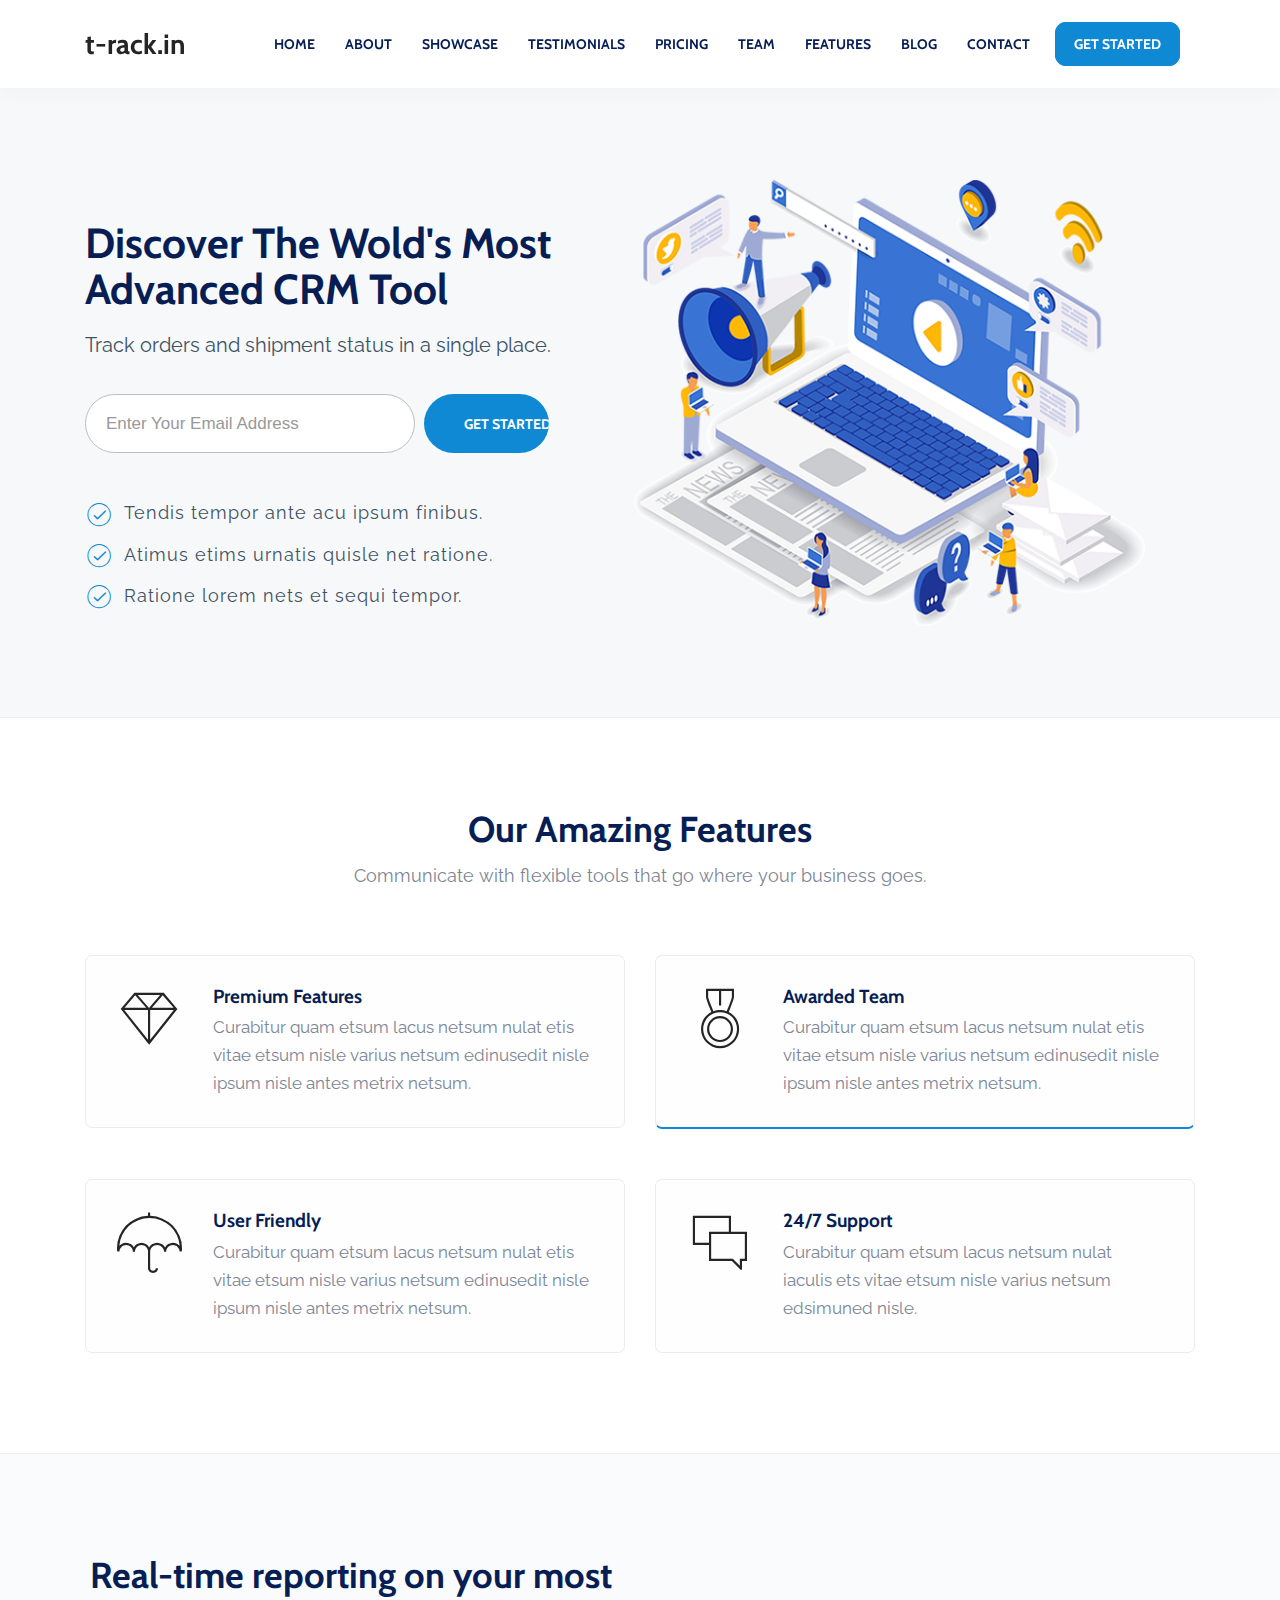
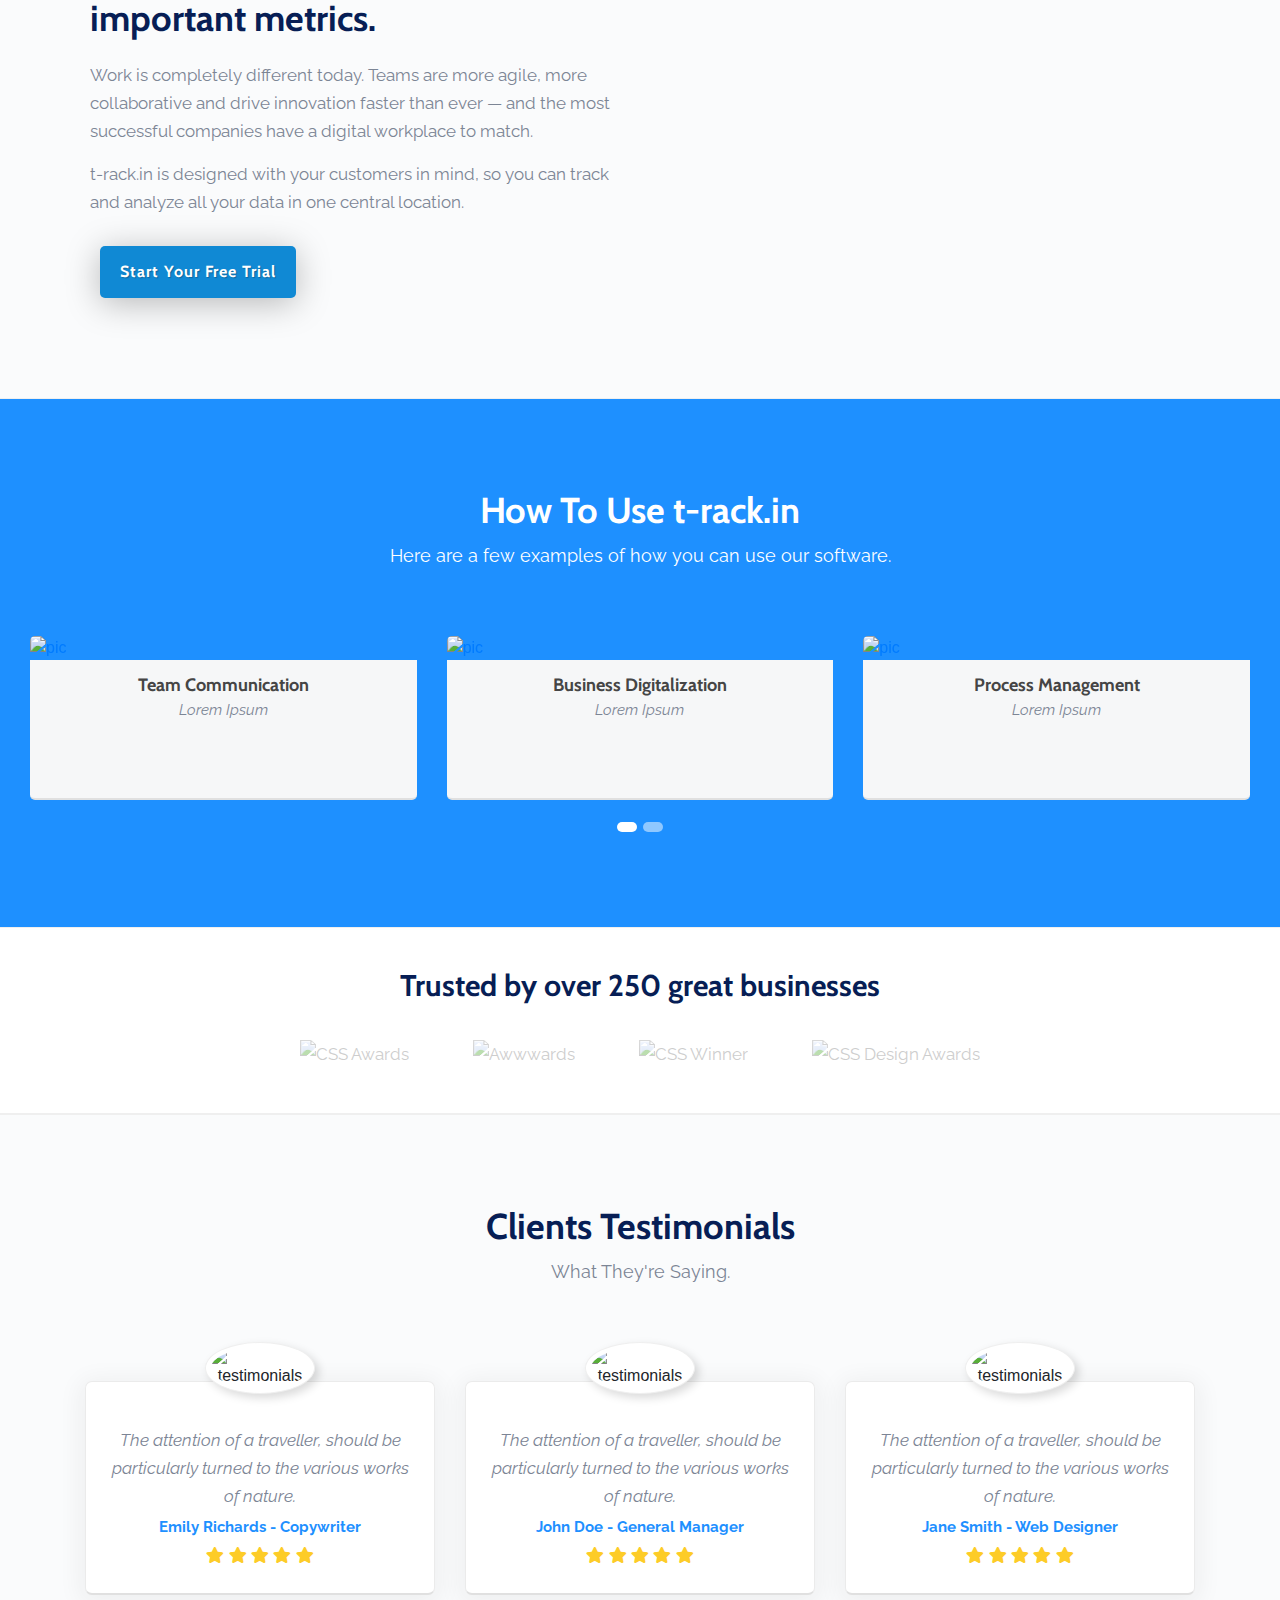
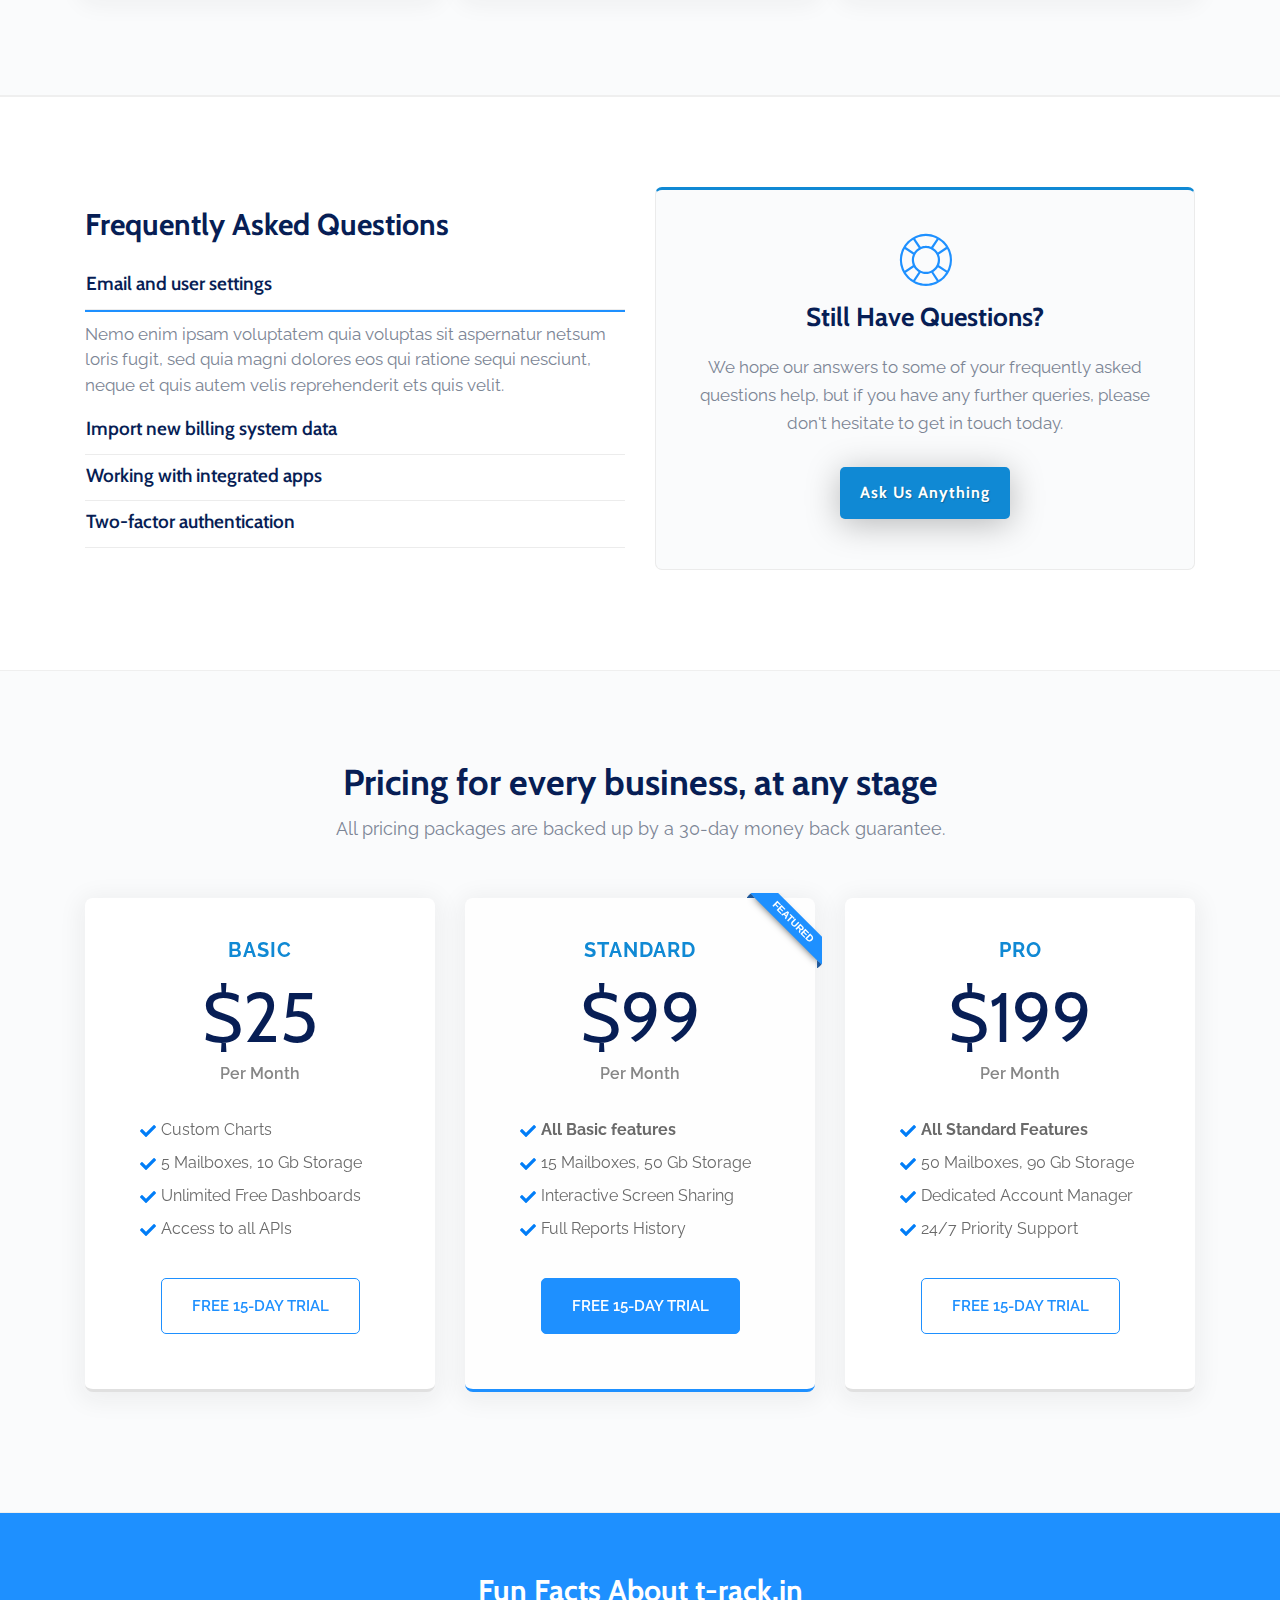
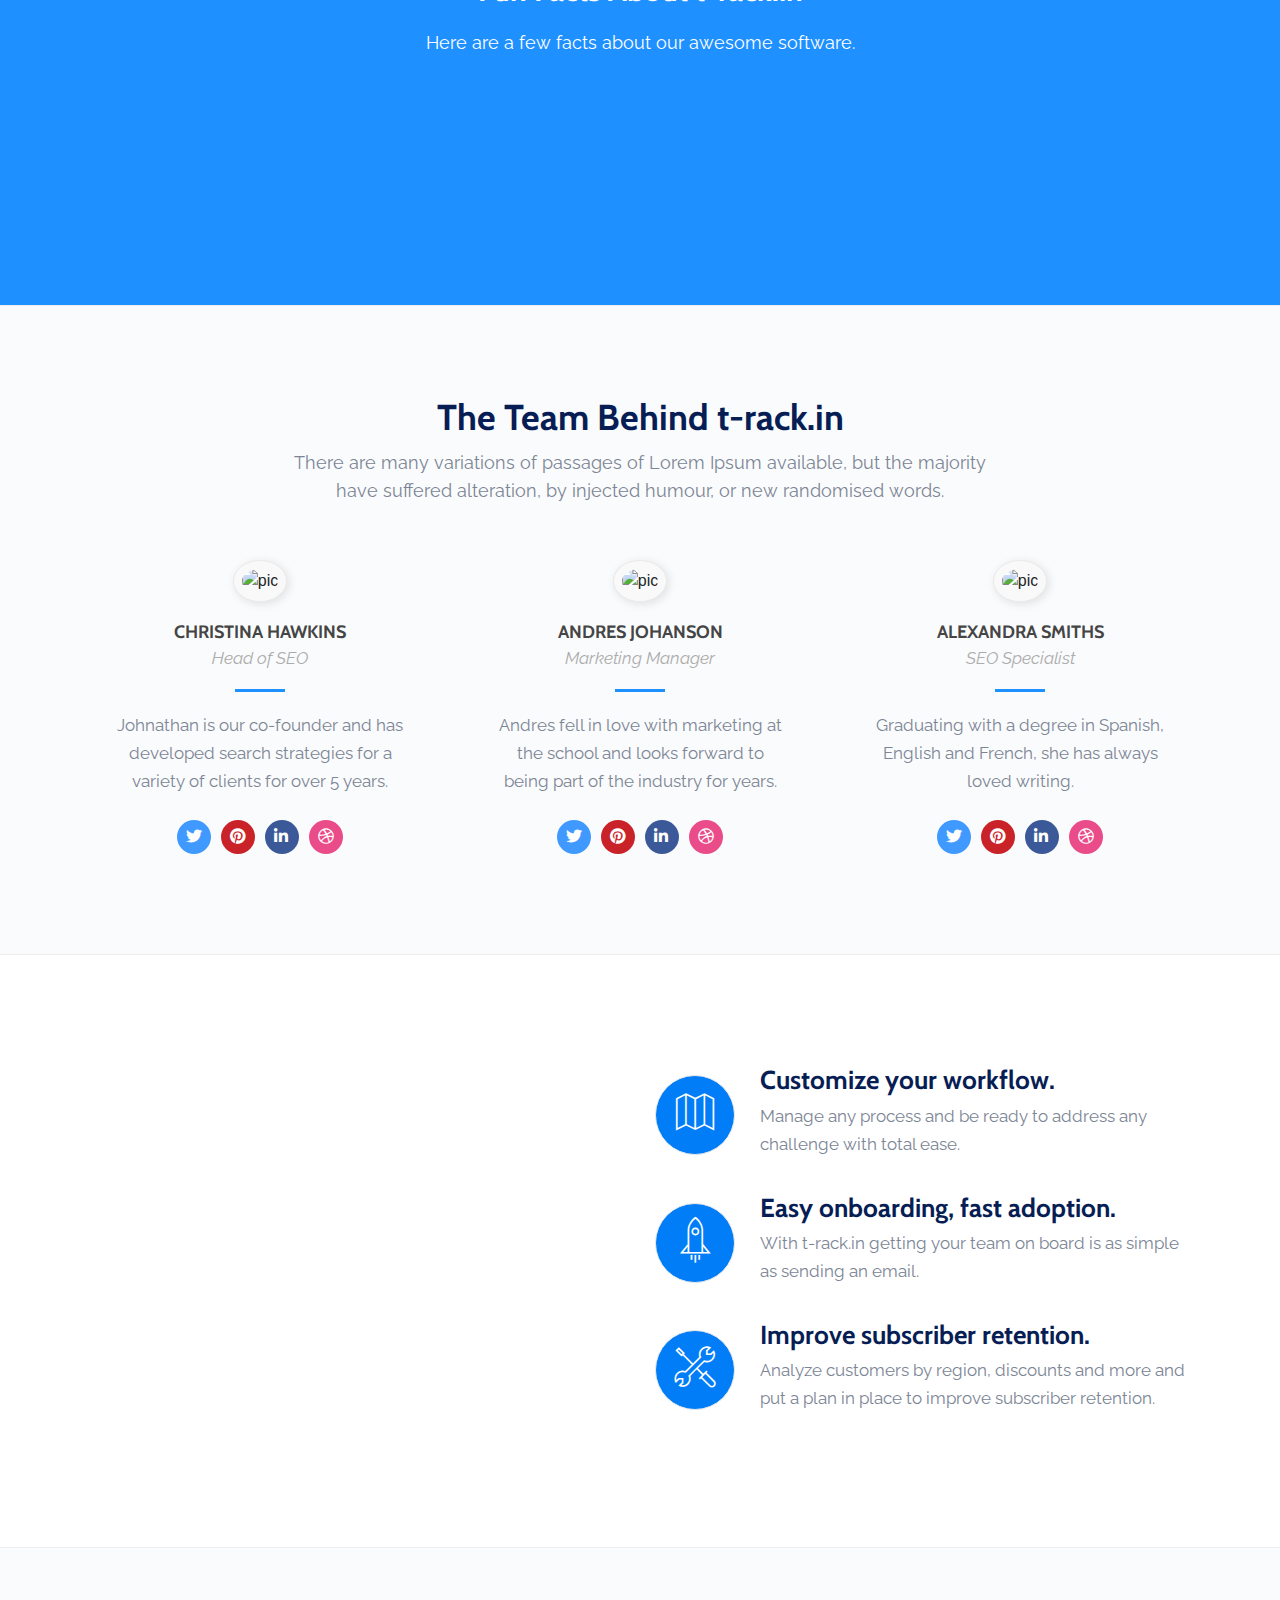
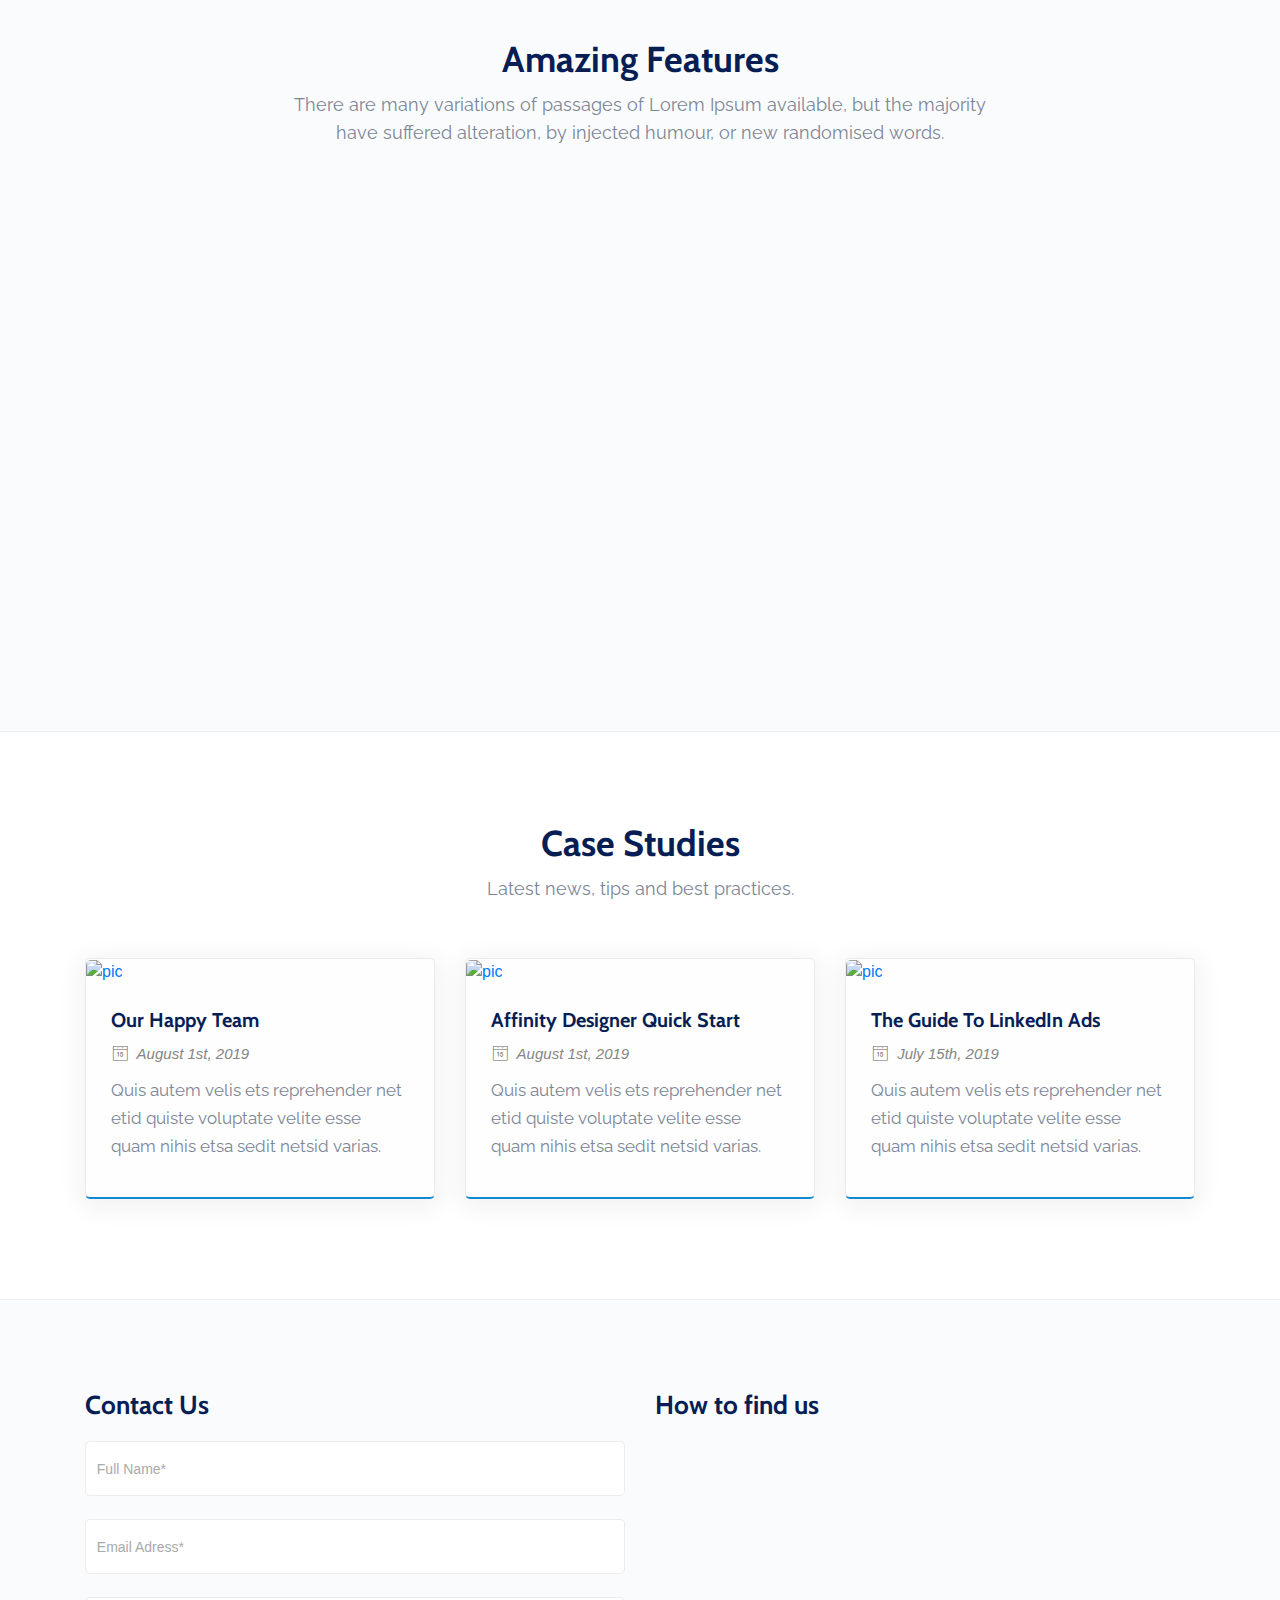
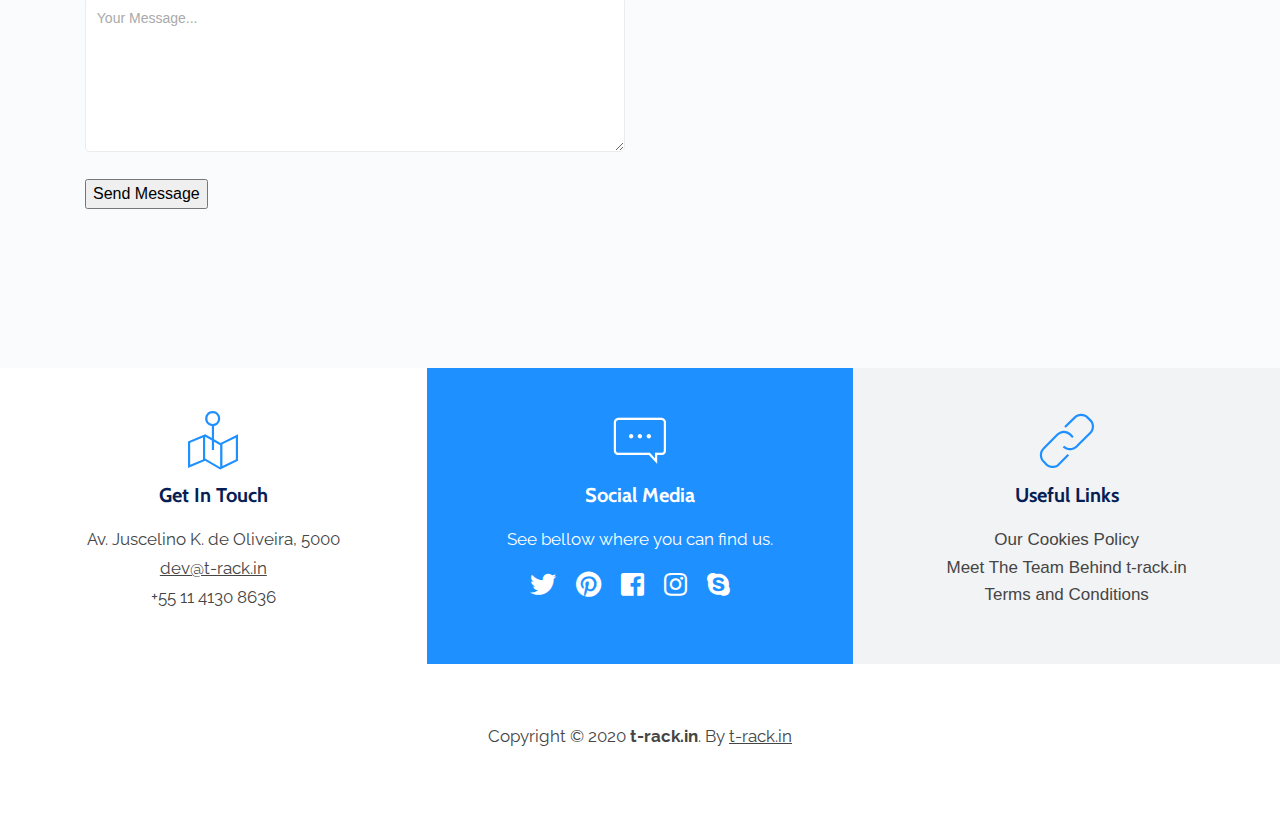
==== components.html @ fe5cb763 "Dominio novo" ====
<!DOCTYPE html>
<html lang="zxx">

<head>
    <meta charset="utf-8">
    <meta name="viewport" content="width=device-width, initial-scale=1.0">
    <meta name="keywords" content="">
    <meta name="description" content="">
    <title>t-rack.in - Audit RFID System</title>
    <!-- Loading Bootstrap -->
    <link href="css/bootstrap.min.css" rel="stylesheet">
    <!-- Loading Template CSS -->
    <link href="css/style.css" rel="stylesheet">
    <link href="css/animate.css" rel="stylesheet">
    <link rel="stylesheet" href="css/pe-icon-7-stroke.css">
    <link href="css/style-magnific-popup.css" rel="stylesheet">
    <!-- Awsome Fonts -->
    <link rel="stylesheet" href="css/all.min.css">
    <!-- Fonts -->
    <link href="https://fonts.googleapis.com/css?family=Raleway|Cabin:700" rel="stylesheet">
    <!-- Font Favicon -->
    <link rel="shortcut icon" href="images/favicon.ico">
</head>

<body>
    <!--begin header -->
    <header class="header">
        <!--begin navbar-fixed-top -->
        <nav class="navbar navbar-default navbar-fixed-top">
            <!--begin container -->
            <div class="container">
                <!--begin navbar -->
                <nav class="navbar navbar-expand-lg">
                    <!--begin logo -->
                    <a class="navbar-brand" href="#">t-rack.in</a>
                    <!--end logo -->
                    <!--begin navbar-toggler -->
                    <button class="navbar-toggler collapsed" type="button" data-toggle="collapse"
                        data-target="#navbarCollapse" aria-controls="navbarCollapse" aria-expanded="false"
                        aria-label="Toggle navigation">
                        <span class="navbar-toggler-icon"><i class="fas fa-bars"></i></span>
                    </button>
                    <!--end navbar-toggler -->
                    <!--begin navbar-collapse -->
                    <div class="navbar-collapse collapse" id="navbarCollapse" style="">
                        <!--begin navbar-nav -->
                        <ul class="navbar-nav ml-auto">
                            <li><a href="#home">Home</a></li>
                            <li><a href="#about">About</a></li>
                            <li><a href="#showcase">Showcase</a></li>
                            <li><a href="#testimonials">Testimonials</a></li>
                            <li><a href="#pricing">Pricing</a></li>
                            <li><a href="#team">Team</a></li>
                            <li><a href="#features">Features</a></li>
                            <li><a href="#blog">Blog</a></li>
                            <li><a href="#contact">Contact</a></li>
                            <li class="discover-link"><a href="#" class="external discover-btn">Get Started</a></li>
                        </ul>
                        <!--end navbar-nav -->
                    </div>
                    <!--end navbar-collapse -->
                </nav>
                <!--end navbar -->
            </div>
            <!--end container -->
        </nav>
        <!--end navbar-fixed-top -->
    </header>
    <!--end header -->
    <!--begin home section -->
    <section class="home-section" id="home">
        <!--begin container -->
        <div class="container">
            <!--begin row -->
            <div class="row">
                <!--begin col-md-6-->
                <div class="col-md-6 padding-top-40">
                    <h1>Discover The Wold's Most Advanced CRM Tool</h1>
                    <p>Track orders and shipment status in a single place.</p>
                    <!--begin newsletter_form_box -->
                    <div class="newsletter_form_box">

                        <!--begin success_box -->
                        <p class="newsletter_success_box" style="display:none;">We received your message and you'll hear
                            from us soon. Thank You!</p>
                        <!--end success_box -->
                        <!--begin newsletter-form -->
                        <form id="newsletter-form" class="newsletter-form" action="#" method="post">
                            <input id="email_newsletter" type="email" name="nf_email"
                                placeholder="Enter Your Email Address">
                            <input type="submit" value="GET STARTED!" id="submit-button-newsletter">
                        </form>
                        <!--end newsletter-form -->
                    </div>
                    <!--end newsletter_form_box -->
                    <!--begin benefits -->
                    <ul class="home-benefits">
                        <li><i class="pe-7s-check"></i>Tendis tempor ante acu ipsum finibus.</li>
                        <li><i class="pe-7s-check"></i>Atimus etims urnatis quisle net ratione.</li>
                        <li><i class="pe-7s-check"></i>Ratione lorem nets et sequi tempor.</li>
                    </ul>
                    <!--end benefits -->

                </div>
                <!--end col-md-6-->

                <!--begin col-md-6-->
                <div class="col-md-6">
                    <img src="images/hero1.png" class="hero-image width-100" alt="pic">
                </div>
                <!--end col-md-6-->
            </div>
            <!--end row -->
        </div>
        <!--end container -->
    </section>
    <!--end home section -->
    <!--begin section-white -->
    <section class="section-white section-top-border" id="about">
        <!--begin container -->
        <div class="container">
            <!--begin row -->
            <div class="row">
                <!--begin col-md-12 -->
                <div class="col-md-12 text-center">
                    <h2 class="section-title">Our Amazing Features</h2>
                    <p class="section-subtitle">Communicate with flexible tools that go where your business goes.</p>

                </div>
                <!--end col-md-12 -->
                <!--begin col-md-6 -->
                <div class="col-md-6">
                    <div class="main-services">
                        <i class="pe-7s-diamond"></i>
                        <div class="main-services-text">
                            <h3>Premium Features</h3>
                            <p>Curabitur quam etsum lacus netsum nulat etis vitae etsum nisle varius netsum edinusedit
                                nisle ipsum nisle antes metrix netsum.</p>

                        </div>

                    </div>
                </div>
                <!--end col-md-6 -->
                <!--begin col-md-6 -->
                <div class="col-md-6">
                    <div class="main-services featured-box">
                        <i class="pe-7s-medal"></i>
                        <div class="main-services-text">
                            <h3>Awarded Team</h3>
                            <p>Curabitur quam etsum lacus netsum nulat etis vitae etsum nisle varius netsum edinusedit
                                nisle ipsum nisle antes metrix netsum.</p>

                        </div>

                    </div>
                </div>
                <!--end col-md-6 -->
                <!--begin col-md-6 -->
                <div class="col-md-6">
                    <div class="main-services">
                        <i class="pe-7s-umbrella"></i>
                        <div class="main-services-text">
                            <h3>User Friendly</h3>
                            <p>Curabitur quam etsum lacus netsum nulat etis vitae etsum nisle varius netsum edinusedit
                                nisle ipsum nisle antes metrix netsum.</p>

                        </div>

                    </div>
                </div>
                <!--end col-md-6 -->
                <!--begin col-md-6 -->
                <div class="col-md-6">
                    <div class="main-services">
                        <i class="pe-7s-chat"></i>
                        <div class="main-services-text">
                            <h3>24/7 Support</h3>
                            <p>Curabitur quam etsum lacus netsum nulat iaculis ets vitae etsum nisle varius netsum
                                edsimuned nisle.</p>

                        </div>

                    </div>
                </div>
                <!--end col-md-6 -->
            </div>
            <!--end row -->

        </div>
        <!--end container -->
    </section>
    <!--end section-white -->
    <!--begin section-grey -->
    <section class="section-grey section-top-border">
        <!--begin container -->
        <div class="container">
            <!--begin row -->
            <div class="row">
                <!--begin col-md-6-->
                <div class="col-md-6 padding-top-10 padding-left-20">
                    <h2>Real-time reporting on your most important metrics.</h2>
                    <p>Work is completely different today. Teams are more agile, more collaborative and drive innovation
                        faster than ever — and the most successful companies have a digital workplace to match.</p>
                    <p>t-rack.in is designed with your customers in mind, so you can track and analyze all your data in
                        one central location.</p>
                    <a href="#" class="btn-blue small scrool">Start Your Free Trial</a>
                </div>
                <!--end col-md-6-->

                <!--begin col-md-6-->
                <div class="col-md-6 responsive-top-margins wow slideInRight" data-wow-delay="0.25s"
                    style="visibility: visible; animation-delay: 0.25s; animation-name: slideInRight;">

                    <!--begin video-popup-wrapper-->
                    <div class="video-popup-wrapper">
                        <!--begin popup-gallery-->
                        <div class="popup-gallery">

                            <img src="images/img2.jpg" class="width-100 video-popup-image" alt="pic">
                            <a class="popup4 video-play-icon" href="https://www.youtube.com/watch?v=FPfQMVf4vwQ">
                                <i class="fas fa-play"></i>
                            </a>
                        </div>
                        <!--end popup-gallery-->
                    </div>
                    <!--end video-popup-wrapper-->
                </div>
                <!--end col-md-6-->
            </div>
            <!--end row -->

        </div>
        <!--end container -->
    </section>
    <!--end section-grey -->
    <!--begin showcase section -->
    <section class="section-blue section-top-border" id="showcase">
        <!--begin container -->
        <div class="container-fluid">
            <!--begin row -->
            <div class="row">

                <!--begin col-md-12 -->
                <div class="col-md-12 text-center padding-bottom-40">
                    <h2 class="section-title white-text">How To Use t-rack.in</h2>
                    <p class="section-subtitle white">Here are a few examples of how you can use our software.</p>

                </div>
                <!--end col-md-12 -->

            </div>
            <!--end row -->

            <!--begin row-->
            <div class="row">
                <!--begin col md 12-->
                <div class="col-md-12 padding-top-10">
                    <!--begin carousel-->
                    <div id="carouselIndicators" class="carousel slide carousel-showcase" data-ride="carousel">

                        <!--begin carousel-indicators-->
                        <ol class="carousel-indicators">
                            <li data-target="#carouselIndicators" data-slide-to="0" class="active"></li>
                            <li data-target="#carouselIndicators" data-slide-to="1"></li>
                        </ol>
                        <!--end carousel-indicators-->
                        <!--begin carousel-inner-->
                        <div class="carousel-inner">
                            <!--begin carousel-item-->
                            <div class="carousel-item active">

                                <div class="row">
                                    <div class="col-md-4 col-sm-4 col-xs-6">
                                        <figure class="gallery-item">
                                            <!--begin popup-gallery-->
                                            <div class="popup-gallery popup-gallery-rounded portfolio-pic">
                                                <a class="popup2" href="images/portfolio3.jpg">
                                                    <img src="images/portfolio3.jpg" class="width-100" alt="pic">
                                                    <span class="eye-wrapper"><i class="fa fa-search-plus eye-icon"
                                                            style="font-size: 38px;"></i></span>
                                                </a>
                                            </div>
                                            <!--end popup-gallery-->

                                            <!--begin portfolio-box -->
                                            <div class="portfolio-box">
                                                <h3><a href="#">Team Communication</a></h3>
                                                <p class="portfolio-info">Lorem Ipsum</p>
                                            </div>
                                            <!--end portfolio-box -->
                                        </figure>
                                    </div>
                                    <div class="col-md-4 col-sm-4 col-xs-6">
                                        <figure class="gallery-item">
                                            <!--begin popup-gallery-->
                                            <div class="popup-gallery popup-gallery-rounded portfolio-pic">
                                                <a class="popup2" href="images/portfolio1.jpg">
                                                    <img src="images/portfolio1.jpg" class="width-100" alt="pic">
                                                    <span class="eye-wrapper"><i class="fa fa-search-plus eye-icon"
                                                            style="font-size: 38px;"></i></span>
                                                </a>
                                            </div>
                                            <!--end popup-gallery-->

                                            <!--begin portfolio-box -->
                                            <div class="portfolio-box">
                                                <h3><a href="#">Business Digitalization</a></h3>
                                                <p class="portfolio-info">Lorem Ipsum</p>
                                            </div>
                                            <!--end portfolio-box -->
                                        </figure>
                                    </div>
                                    <div class="col-md-4 col-sm-4 col-xs-6">
                                        <figure class="gallery-item">
                                            <!--begin popup-gallery-->
                                            <div class="popup-gallery popup-gallery-rounded portfolio-pic">
                                                <a class="popup2" href="images/portfolio2.jpg">
                                                    <img src="images/portfolio2.jpg" class="width-100" alt="pic">
                                                    <span class="eye-wrapper"><i class="fa fa-search-plus eye-icon"
                                                            style="font-size: 38px;"></i></span>
                                                </a>
                                            </div>
                                            <!--end popup-gallery-->

                                            <!--begin portfolio-box -->
                                            <div class="portfolio-box">
                                                <h3><a href="#">Process Management</a></h3>
                                                <p class="portfolio-info">Lorem Ipsum</p>
                                            </div>
                                            <!--end portfolio-box -->
                                        </figure>
                                    </div>
                                </div>
                            </div>
                            <!--end carousel-item-->
                            <!--begin carousel-item-->
                            <div class="carousel-item">

                                <div class="row">
                                    <div class="col-md-4 col-sm-4 col-xs-6">
                                        <figure class="gallery-item">
                                            <!--begin popup-gallery-->
                                            <div class="popup-gallery popup-gallery-rounded portfolio-pic">
                                                <a class="popup2" href="images/portfolio6.jpg">
                                                    <img src="images/portfolio6.jpg" class="width-100" alt="pic">
                                                    <span class="eye-wrapper"><i class="fa fa-search-plus eye-icon"
                                                            style="font-size: 38px;"></i></span>
                                                </a>
                                            </div>
                                            <!--end popup-gallery-->
                                            <!--begin portfolio-box -->
                                            <div class="portfolio-box">
                                                <h3><a href="#">Project Management</a></h3>
                                                <p class="portfolio-info">Lorem Ipsum</p>
                                            </div>
                                            <!--end portfolio-box -->
                                        </figure>
                                    </div>
                                    <div class="col-md-4 col-sm-4 col-xs-6">
                                        <figure class="gallery-item">
                                            <!--begin popup-gallery-->
                                            <div class="popup-gallery popup-gallery-rounded portfolio-pic">
                                                <a class="popup2" href="images/portfolio0.jpg">
                                                    <img src="images/portfolio0.jpg" class="width-100" alt="pic">
                                                    <span class="eye-wrapper"><i class="fa fa-search-plus eye-icon"
                                                            style="font-size: 38px;"></i></span>
                                                </a>
                                            </div>
                                            <!--end popup-gallery-->

                                            <!--begin portfolio-box -->
                                            <div class="portfolio-box">
                                                <h3><a href="#">Project Planning</a></h3>
                                                <p class="portfolio-info">Lorem Ipsum</p>
                                            </div>
                                            <!--end portfolio-box -->
                                        </figure>
                                    </div>
                                    <div class="col-md-4 col-sm-4 col-xs-6">
                                        <figure class="gallery-item">
                                            <!--begin popup-gallery-->
                                            <div class="popup-gallery popup-gallery-rounded portfolio-pic">
                                                <a class="popup2" href="images/portfolio4.jpg">
                                                    <img src="images/portfolio4.jpg" class="width-100" alt="pic">
                                                    <span class="eye-wrapper"><i class="fa fa-search-plus eye-icon"
                                                            style="font-size: 38px;"></i></span>
                                                </a>
                                            </div>
                                            <!--end popup-gallery-->

                                            <!--begin portfolio-box -->
                                            <div class="portfolio-box">
                                                <h3><a href="#">Task Management</a></h3>
                                                <p class="portfolio-info">Lorem Ipsum</p>
                                            </div>
                                            <!--end portfolio-box -->
                                        </figure>
                                    </div>
                                </div>
                            </div>
                            <!--end carousel-item-->
                        </div>
                        <!--end carousel-inner-->
                    </div>
                    <!--end carousel-->
                </div>
                <!--end col md 12-->
            </div>
            <!--end row -->
        </div>
        <!--end container -->
    </section>
    <!--end section-white -->
    <!--begin partners section -->
    <section class="section-white partners-paddings section-top-border section-bottom-border" id="testimonials">

        <!--begin container -->
        <div class="container">

            <!--begin row -->
            <div class="row">

                <!--begin col-md-12 -->
                <div class="col-md-12 text-center">
                    <h3 class="section-title">Trusted by over 250 great businesses</h3>
                </div>
                <!--end col-md-12 -->
                <!--begin col-md-12 -->
                <div class="col-md-12 text-center">
                    <!--begin partners-mentions -->
                    <ul class="partners-mentions">
                        <li><img src="images/award4a.png" alt="CSS Awards"></li>
                        <li><img src="images/award1a.png" alt="Awwwards"></li>
                        <li><img src="images/award5.png" alt="CSS Winner"></li>
                        <li><img src="images/award3a.png" alt="CSS Design Awards"></li>
                    </ul>
                    <!--end partners-mentions -->
                </div>
                <!--end col-md-12 -->
            </div>
            <!--end row -->
        </div>
        <!--end container -->
    </section>
    <!--end partners section -->
    <!--begin testimonials section -->
    <section class="section-grey section-top-border section-bottom-border">
        <!--begin container -->
        <div class="container">
            <!--begin row -->
            <div class="row">

                <!--begin col-md-12 -->
                <div class="col-md-12 text-center padding-bottom-40">
                    <h2 class="section-title">Clients Testimonials</h2>
                    <p class="section-subtitle">What They're Saying.</p>

                </div>
                <!--end col-md-12 -->
                <!--begin col-md-4 -->
                <div class="col-md-4">
                    <!--begin testim-inner -->
                    <div class="testim-inner first">
                        <img src="images/testimonials3.jpg" alt="testimonials" class="testim-img">

                        <p>The attention of a traveller, should be particularly turned to the various works of nature.
                        </p>
                        <h6>Emily Richards<span class="job-text"> - Copywriter</span></h6>
                        <div class="testim-rating">
                            <i class="fa fa-star" aria-hidden="true"></i>
                            <i class="fa fa-star" aria-hidden="true"></i>
                            <i class="fa fa-star" aria-hidden="true"></i>
                            <i class="fa fa-star" aria-hidden="true"></i>
                            <i class="fa fa-star" aria-hidden="true"></i>
                        </div>
                    </div>
                    <!--end testim-inner -->
                </div>
                <!--end col-md-4 -->
                <!--begin col-md-4 -->
                <div class="col-md-4">
                    <!--begin testim-inner -->
                    <div class="testim-inner">
                        <img src="images/testimonials2.jpg" alt="testimonials" class="testim-img">

                        <p>The attention of a traveller, should be particularly turned to the various works of nature.
                        </p>
                        <h6>John Doe<span class="job-text"> - General Manager</span></h6>
                        <div class="testim-rating">
                            <i class="fa fa-star" aria-hidden="true"></i>
                            <i class="fa fa-star" aria-hidden="true"></i>
                            <i class="fa fa-star" aria-hidden="true"></i>
                            <i class="fa fa-star" aria-hidden="true"></i>
                            <i class="fa fa-star" aria-hidden="true"></i>
                        </div>
                    </div>
                    <!--end testim-inner -->
                </div>
                <!--end col-md-4 -->

                <!--begin col-md-4 -->
                <div class="col-md-4">
                    <!--begin testim-inner -->
                    <div class="testim-inner">
                        <img src="images/testimonials1.jpg" alt="testimonials" class="testim-img">

                        <p>The attention of a traveller, should be particularly turned to the various works of nature.
                        </p>
                        <h6>Jane Smith<span class="job-text"> - Web Designer</span></h6>
                        <div class="testim-rating">
                            <i class="fa fa-star" aria-hidden="true"></i>
                            <i class="fa fa-star" aria-hidden="true"></i>
                            <i class="fa fa-star" aria-hidden="true"></i>
                            <i class="fa fa-star" aria-hidden="true"></i>
                            <i class="fa fa-star" aria-hidden="true"></i>
                        </div>
                    </div>
                    <!--end testim-inner -->
                </div>
                <!--end col-md-4 -->
            </div>
            <!--end row -->

        </div>
        <!--end container -->
    </section>
    <!--end testimonials section -->
    <!--begin faq section -->
    <section class="section-white section-top-border">

        <!--begin container-->
        <div class="container">
            <!--begin row-->
            <div class="row">

                <!--begin col-md-6-->
                <div class="col-md-6 margin-top-20">
                    <h3>Frequently Asked Questions</h3>
                    <!--begin accordion -->
                    <div class="accordion" id="accordionFAQ">
                        <!--begin card -->
                        <div class="card">

                            <div class="card-header" id="headingOne">
                                <h5 class="mb-0">
                                    <button class="btn btn-link" type="button" data-toggle="collapse"
                                        data-target="#collapseOne" aria-expanded="true" aria-controls="collapseOne">
                                        Email and user settings
                                    </button>
                                </h5>
                            </div>
                            <div id="collapseOne" class="collapse show" aria-labelledby="headingOne"
                                data-parent="#accordionFAQ">
                                <div class="card-body">
                                    Nemo enim ipsam voluptatem quia voluptas sit aspernatur netsum loris fugit, sed quia
                                    magni dolores eos qui ratione sequi nesciunt, neque et quis autem velis
                                    reprehenderit ets quis velit.
                                </div>
                            </div>
                        </div>
                        <!--end card -->
                        <!--begin card -->
                        <div class="card">
                            <div class="card-header" id="headingTwo">
                                <h5 class="mb-0">
                                    <button class="btn btn-link collapsed" type="button" data-toggle="collapse"
                                        data-target="#collapseTwo" aria-expanded="false" aria-controls="collapseTwo">
                                        Import new billing system data
                                    </button>
                                </h5>
                            </div>
                            <div id="collapseTwo" class="collapse" aria-labelledby="headingTwo"
                                data-parent="#accordionFAQ">
                                <div class="card-body">
                                    Nemo enim ipsam voluptatem quia voluptas sit aspernatur netsum loris fugit, sed quia
                                    magni dolores eos qui ratione sequi nesciunt, neque et quis autem velis
                                    reprehenderit ets quis velit.
                                </div>
                            </div>
                        </div>
                        <!--end card -->
                        <!--begin card -->
                        <div class="card">
                            <div class="card-header" id="headingThree">
                                <h5 class="mb-0">
                                    <button class="btn btn-link collapsed" type="button" data-toggle="collapse"
                                        data-target="#collapseThree" aria-expanded="false"
                                        aria-controls="collapseThree">
                                        Working with integrated apps
                                    </button>
                                </h5>
                            </div>
                            <div id="collapseThree" class="collapse" aria-labelledby="headingThree"
                                data-parent="#accordionFAQ">
                                <div class="card-body">
                                    Nemo enim ipsam voluptatem quia voluptas sit aspernatur netsum loris fugit, sed quia
                                    magni dolores eos qui ratione sequi nesciunt, neque et quis autem velis
                                    reprehenderit ets quis velit.
                                </div>
                            </div>
                        </div>
                        <!--end card -->
                        <!--begin card -->
                        <div class="card">
                            <div class="card-header" id="headingFour">
                                <h5 class="mb-0">
                                    <button class="btn btn-link collapsed" type="button" data-toggle="collapse"
                                        data-target="#collapseFour" aria-expanded="false" aria-controls="collapseFour">
                                        Two-factor authentication
                                    </button>
                                </h5>
                            </div>

                            <div id="collapseFour" class="collapse" aria-labelledby="headingFour"
                                data-parent="#accordionFAQ">
                                <div class="card-body">
                                    Nemo enim ipsam voluptatem quia voluptas sit aspernatur netsum loris fugit, sed quia
                                    magni dolores eos qui ratione sequi nesciunt, neque et quis autem velis
                                    reprehenderit ets quis velit.
                                </div>
                            </div>
                        </div>
                        <!--end card -->
                    </div>
                    <!--end accordion -->
                </div>
                <!--end col-md-6-->

                <!--begin col-md-6-->
                <div class="col-md-6 responsive-top-margins">
                    <div class="chat-box">
                        <i class="pe-7s-help2"></i>
                        <h4>Still Have Questions?</h4>
                        <p>We hope our answers to some of your frequently asked questions help, but if you have any
                            further queries, please don't hesitate to get in touch today.</p>
                        <a href="#" class="btn-blue small scrool">Ask Us Anything</a>

                    </div>
                </div>
                <!--end col-sm-6-->

            </div>
            <!--end row-->

        </div>
        <!--end container-->

    </section>
    <!--end faq section -->
    <!--begin pricing section -->
    <section class="section-grey section-top-border section-bottom-border" id="pricing">
        <!--begin container -->
        <div class="container">
            <!--begin row -->
            <div class="row">
                <!--begin col-md-12 -->
                <div class="col-md-12 text-center padding-bottom-40">
                    <h2 class="section-title">Pricing for every business, at any stage</h2>
                    <p class="section-subtitle">All pricing packages are backed up by a 30-day money back guarantee.</p>

                </div>
                <!--end col-md-12 -->
                <!--begin col-md-4-->
                <div class="col-md-4">
                    <div class="price-box">
                        <ul class="pricing-list">
                            <li class="price-title">BASIC</li>
                            <li class="price-value">$25</li>
                            <li class="price-subtitle">Per Month</li>
                            <li class="price-text"><i class="fas fa-check blue"></i>Custom Charts</li>
                            <li class="price-text"><i class="fas fa-check blue"></i>5 Mailboxes, 10 Gb Storage</li>
                            <li class="price-text"><i class="fas fa-check blue"></i>Unlimited Free Dashboards</li>
                            <li class="price-text"><i class="fas fa-check blue"></i>Access to all APIs</li>
                            <li class="price-tag-line"><a href="#">FREE 15-DAY TRIAL</a></li>
                        </ul>
                    </div>
                </div>
                <!--end col-md-4 -->
                <!--begin col-md-4-->
                <div class="col-md-4">
                    <div class="price-box featured-box">
                        <div class="ribbon blue"><span>Featured</span></div>
                        <ul class="pricing-list">
                            <li class="price-title">STANDARD</li>
                            <li class="price-value">$99</li>
                            <li class="price-subtitle">Per Month</li>
                            <li class="price-text strong"><i class="fas fa-check blue"></i><strong>All Basic
                                    features</strong></li>
                            <li class="price-text"><i class="fas fa-check blue"></i>15 Mailboxes, 50 Gb Storage</li>
                            <li class="price-text"><i class="fas fa-check blue"></i>Interactive Screen Sharing</li>
                            <li class="price-text"><i class="fas fa-check blue"></i>Full Reports History</li>
                            <li class="price-tag"><a href="#">FREE 15-DAY TRIAL</a></li>
                        </ul>
                    </div>
                </div>
                <!--end col-md-4 -->
                <!--begin col-md-4-->
                <div class="col-md-4">
                    <div class="price-box">
                        <ul class="pricing-list">
                            <li class="price-title white-text">PRO</li>
                            <li class="price-value white-text">$199</li>
                            <li class="price-subtitle white-text">Per Month</li>
                            <li class="price-text white-text"><i class="fas fa-check blue"></i><strong>All Standard
                                    Features</strong></li>
                            <li class="price-text"><i class="fas fa-check blue"></i>50 Mailboxes, 90 Gb Storage</li>
                            <li class="price-text"><i class="fas fa-check blue"></i>Dedicated Account Manager</li>
                            <li class="price-text"><i class="fas fa-check blue"></i>24/7 Priority Support</li>
                            <li class="price-tag-line"><a href="#">FREE 15-DAY TRIAL</a></li>
                        </ul>
                    </div>
                </div>
                <!--end col-md-4 -->
            </div>
            <!--end row -->
        </div>
        <!--end container -->
    </section>
    <!--end pricing section -->
    <!--begin fun-facts section -->
    <section class="section-blue medium-paddings">
        <!--begin container -->
        <div class="container">
            <!--begin row-->
            <div class="row">

                <!--begin col-md-12 -->
                <div class="col-md-12 text-center padding-top-10 padding-bottom-20">
                    <h3 class="section-title white-text">Fun Facts About t-rack.in</h3>
                    <p class="section-subtitle white">Here are a few facts about our awesome software.</p>
                </div>
                <!--end col-md-12 -->
                <!--begin fun-facts-box -->
                <div class="fun-facts-box text-center wow fadeIn" data-wow-delay="0.15s">

                    <i class="pe-7s-diamond"></i>

                    <p class="fun-facts-title"><span class="facts-numbers">1050+</span><br>Projects Completed</p>

                </div>
                <!--end fun-facts-box -->
                <!--begin fun-facts-box -->
                <div class="fun-facts-box text-center wow fadeIn" data-wow-delay="0.3s">

                    <i class="pe-7s-umbrella"></i>

                    <p class="fun-facts-title"><span class="facts-numbers">217k</span><br>Happy Clients</p>

                </div>
                <!--end fun-facts-box -->
                <!--begin fun-facts-box -->
                <div class="fun-facts-box text-center wow fadeIn" data-wow-delay="0.45s">

                    <i class="pe-7s-cup"></i>

                    <p class="fun-facts-title"><span class="facts-numbers">1210</span><br>Design Awards</p>

                </div>
                <!--end fun-facts-box -->
                <!--begin fun-facts-box -->
                <div class="fun-facts-box text-center wow fadeIn" data-wow-delay="0.6s">

                    <i class="pe-7s-coffee"></i>

                    <p class="fun-facts-title"><span class="facts-numbers">2137</span><br>Cups Of Coffee</p>

                </div>
                <!--end fun-facts-box -->
                <!--begin fun-facts-box -->
                <div class="fun-facts-box text-center wow fadeIn" data-wow-delay="0.75s">

                    <i class="pe-7s-comment"></i>

                    <p class="fun-facts-title"><span class="facts-numbers">24/7</span><br>Fast Support</p>

                </div>
                <!--end fun-facts-box -->

            </div>
            <!--end row-->
        </div>
        <!--end container -->
    </section>
    <!--end fun-facts section -->
    <!--begin team section -->
    <section class="section-grey section-top-border" id="team">
        <!--begin container-->
        <div class="container">
            <!--begin row-->
            <div class="row">

                <!--begin col-md-12 -->
                <div class="col-md-12 text-center">
                    <h2 class="section-title">The Team Behind t-rack.in</h2>
                    <p class="section-subtitle">There are many variations of passages of Lorem Ipsum available, but the
                        majority<br>have suffered alteration, by injected humour, or new randomised words.</p>

                </div>
                <!--end col-md-12 -->

                <!--begin team-item -->
                <div class="col-sm-12 col-md-4">
                    <div class="team-item">

                        <img src="images/team1.jpg" class="team-img" alt="pic">

                        <h3>CHRISTINA HAWKINS</h3>

                        <div class="team-info">
                            <p>Head of SEO</p>
                        </div>
                        <p>Johnathan is our co-founder and has developed search strategies for a variety of clients for
                            over 5 years.</p>

                        <ul class="team-icon">

                            <li><a href="#" class="twitter"><i class="fab fa-twitter"></i></a></li>

                            <li><a href="#" class="pinterest"><i class="fab fa-pinterest"></i></a></li>

                            <li><a href="#" class="facebook"><i class="fab fa-linkedin-in"></i></a></li>

                            <li><a href="#" class="dribble"><i class="fab fa-dribbble"></i></a></li>

                        </ul>

                    </div>
                </div>
                <!--end team-item -->

                <!--begin team-item -->
                <div class="col-sm-12 col-md-4">
                    <div class="team-item">

                        <img src="images/team4.jpg" class="team-img" alt="pic">

                        <h3>ANDRES JOHANSON</h3>

                        <div class="team-info">
                            <p>Marketing Manager</p>
                        </div>
                        <p>Andres fell in love with marketing at the school and looks forward to being part of the
                            industry for years.</p>

                        <ul class="team-icon">

                            <li><a href="#" class="twitter"><i class="fab fa-twitter"></i></a></li>

                            <li><a href="#" class="pinterest"><i class="fab fa-pinterest"></i></a></li>

                            <li><a href="#" class="facebook"><i class="fab fa-linkedin-in"></i></a></li>

                            <li><a href="#" class="dribble"><i class="fab fa-dribbble"></i></a></li>

                        </ul>

                    </div>
                </div>
                <!--end team-item -->

                <!--begin team-item -->
                <div class="col-sm-12 col-md-4">
                    <div class="team-item">

                        <img src="images/team3.jpg" class="team-img" alt="pic">

                        <h3>ALEXANDRA SMITHS</h3>

                        <div class="team-info">
                            <p>SEO Specialist</p>
                        </div>
                        <p>Graduating with a degree in Spanish, English and French, she has always loved writing.</p>

                        <ul class="team-icon">

                            <li><a href="#" class="twitter"><i class="fab fa-twitter"></i></a></li>

                            <li><a href="#" class="pinterest"><i class="fab fa-pinterest"></i></a></li>

                            <li><a href="#" class="facebook"><i class="fab fa-linkedin-in"></i></a></li>

                            <li><a href="#" class="dribble"><i class="fab fa-dribbble"></i></a></li>

                        </ul>

                    </div>
                </div>
                <!--end team-item -->

            </div>
            <!--end row-->

        </div>
        <!--end container-->
    </section>
    <!--end team section-->
    <!--begin section-white -->
    <section class="section-white section-top-border">
        <!--begin container -->
        <div class="container">
            <!--begin row -->
            <div class="row">
                <!--begin col-md-6-->
                <div class="col-md-6 responsive-bottom-margins wow slideInLeft" data-wow-delay="0.25s"
                    style="visibility: visible; animation-delay: 0.25s; animation-name: slideInLeft;">
                    <img src="images/img01.jpg" class="width-100 box-shadow" alt="pic">
                </div>
                <!--end col-md-6-->
                <!--begin col-md-6 -->
                <div class="col-md-6 padding-top-20">
                    <!--begin features-second -->
                    <div class="features-second">

                        <div class="dropcaps-circle">
                            <i class="pe-7s-map"></i>
                        </div>
                        <h4 class="margin-bottom-5">Customize your workflow.</h4>
                        <p>Manage any process and be ready to address any challenge with total ease.</p>
                    </div>
                    <!--end features-second-->
                    <!--begin features-second-->
                    <div class="features-second">
                        <div class="dropcaps-circle">
                            <i class="pe-7s-rocket"></i>
                        </div>
                        <h4 class="margin-bottom-5">Easy onboarding, fast adoption.</h4>
                        <p>With t-rack.in getting your team on board is as simple as sending an email.</p>
                    </div>
                    <!--end features-second-->
                    <!--begin features-second-->
                    <div class="features-second">
                        <div class="dropcaps-circle">
                            <i class="pe-7s-tools"></i>
                        </div>
                        <h4 class="margin-bottom-5">Improve subscriber retention.</h4>
                        <p>Analyze customers by region, discounts and more and put a plan in place to improve subscriber
                            retention.</p>
                    </div>
                    <!--end features-second-->
                </div>
                <!--end col-md-6-->

            </div>
            <!--end row -->

        </div>
        <!--end container -->
    </section>
    <!--end section-white -->
    <!--begin services section -->
    <section class="section-grey section-top-border section-bottom-border" id="features">
        <!--begin container -->
        <div class="container">
            <!--begin row -->
            <div class="row">
                <!--begin col-md-12-->
                <div class="col-md-12 text-center padding-bottom-10">
                    <h2 class="section-title">Amazing Features</h2>
                    <p class="section-subtitle">There are many variations of passages of Lorem Ipsum available, but the
                        majority<br>have suffered alteration, by injected humour, or new randomised words.</p>
                </div>
                <!--end col-md-12 -->
            </div>
            <!--end row -->
            <!--begin row -->
            <div class="row">
                <!--begin col-md-4-->
                <div class="col-md-4">
                    <div class="feature-box wow fadeIn" data-wow-delay="0.25s"
                        style="visibility: visible; animation-delay: 0.25s; animation-name: fadeIn;">
                        <i class="pe-7s-config"></i>
                        <h4>Powerful Dashboard</h4>
                        <p>Utise wisi enim minim veniam, quis et stationes ullamcorper suscipit ets lobotis nisle
                            consequat nihis etim.</p>
                    </div>
                </div>
                <!--end col-md-4 -->
                <!--begin col-md-4-->
                <div class="col-md-4">
                    <div class="feature-box wow fadeIn" data-wow-delay="0.5s"
                        style="visibility: visible; animation-delay: 0.5s; animation-name: fadeIn;">
                        <i class="pe-7s-tools"></i>
                        <h4>User Friendly</h4>
                        <p>Utise wisi enim minim veniam, quis et stationes ullamcorper suscipit ets lobotis nisle
                            consequat nihis etim.</p>
                    </div>
                </div>
                <!--end col-md-4 -->
                <!--begin col-md 4-->
                <div class="col-md-4">
                    <div class="feature-box wow fadeIn" data-wow-delay="0.75s"
                        style="visibility: visible; animation-delay: 0.75s; animation-name: fadeIn;">
                        <i class="pe-7s-bell"></i>
                        <h4>Smart Notifications</h4>
                        <p>Utise wisi enim minim veniam, quis et stationes ullamcorper suscipit ets lobotis nisle
                            consequat nihis etim.</p>
                    </div>
                </div>
                <!--end col-md-4 -->
            </div>
            <!--end row -->
            <!--begin row -->
            <div class="row">
                <!--begin col-md-4-->
                <div class="col-md-4">
                    <div class="feature-box wow fadeIn" data-wow-delay="1s"
                        style="visibility: visible; animation-delay: 1s; animation-name: fadeIn;">
                        <i class="pe-7s-piggy"></i>
                        <h4>Cost Control</h4>
                        <p>Utise wisi enim minim veniam, quis et stationes ullamcorper suscipit ets lobotis nisle
                            consequat nihis etim.</p>
                    </div>
                </div>
                <!--end col-md-4 -->
                <!--begin col-md-4-->
                <div class="col-md-4">
                    <div class="feature-box wow fadeIn" data-wow-delay="1.25s"
                        style="visibility: visible; animation-delay: 1.25s; animation-name: fadeIn;">
                        <i class="pe-7s-diamond"></i>
                        <h4>Unique Features</h4>
                        <p>Utise wisi enim minim veniam, quis et stationes ullamcorper suscipit ets lobotis nisle
                            consequat nihis etim.</p>
                    </div>
                </div>
                <!--end col-md-4 -->
                <!--begin col-md-4-->
                <div class="col-md-4">
                    <div class="feature-box wow fadeIn" data-wow-delay="1.5s"
                        style="visibility: visible; animation-delay: 1.5s; animation-name: fadeIn;">
                        <i class="pe-7s-mail-open-file"></i>
                        <h4>Support 24/7</h4>
                        <p>Utise wisi enim minim veniam, quis et stationes ullamcorper suscipit ets lobotis nisle
                            consequat nihis etim.</p>
                    </div>
                </div>
                <!--end col-md-4 -->
            </div>
            <!--end row -->
        </div>
        <!--end container -->
    </section>
    <!--end services section -->
    <!--begin blog -->
    <section class="section-white" id="blog">

        <!--begin container-->
        <div class="container">
            <!--begin row-->
            <div class="row">

                <!--begin col-md-12-->
                <div class="col-md-12 text-center">
                    <h2 class="section-title">Case Studies</h2>

                    <p class="section-subtitle">Latest news, tips and best practices.</p>
                </div>
                <!--end col-md-12-->

            </div>
            <!--end row-->

            <!--begin row-->
            <div class="row">
                <!--begin col-sm-4 -->
                <div class="col-md-4">

                    <!--begin blog-item -->
                    <div class="blog-item">

                        <!--begin popup image -->
                        <div class="popup-wrapper">
                            <div class="popup-gallery">
                                <a href="#">
                                    <img src="images/blog3.jpg" class="width-100" alt="pic">
                                    <span class="eye-wrapper2"><i class="fa fa-link eye-icon"></i></span>
                                </a>
                            </div>
                        </div>
                        <!--end popup image -->

                        <!--begin blog-item_inner -->
                        <div class="blog-item-inner">

                            <h3 class="blog-title"><a href="#">Our Happy Team</a></h3>

                            <a href="#" class="blog-icons"><i class="pe-7s-date"></i> August 1st, 2019</a>

                            <p>Quis autem velis ets reprehender net etid quiste voluptate velite esse quam nihis etsa
                                sedit netsid varias.</p>

                        </div>
                        <!--end blog-item-inner -->

                    </div>
                    <!--end blog-item -->

                </div>
                <!--end col-sm-4-->

                <!--begin col-sm-4 -->
                <div class="col-md-4">

                    <!--begin blog-item -->
                    <div class="blog-item">

                        <!--begin popup image -->
                        <div class="popup-wrapper">
                            <div class="popup-gallery">
                                <a href="#">
                                    <img src="images/blog2.jpg" class="width-100" alt="pic">
                                    <span class="eye-wrapper2"><i class="fa fa-link eye-icon"></i></span>
                                </a>
                            </div>
                        </div>
                        <!--end popup image -->

                        <!--begin blog-item_inner -->
                        <div class="blog-item-inner">

                            <h3 class="blog-title"><a href="#">Affinity Designer Quick Start</a></h3>

                            <a href="#" class="blog-icons"><i class="pe-7s-date"></i> August 1st, 2019</a>

                            <p>Quis autem velis ets reprehender net etid quiste voluptate velite esse quam nihis etsa
                                sedit netsid varias.</p>

                        </div>
                        <!--end blog-item-inner -->

                    </div>
                    <!--end blog-item -->

                </div>
                <!--end col-sm-4-->

                <!--begin col-sm-4 -->
                <div class="col-md-4">

                    <!--begin blog-item -->
                    <div class="blog-item">

                        <!--begin popup image -->
                        <div class="popup-wrapper">
                            <div class="popup-gallery">
                                <a href="#">
                                    <img src="images/blog1.jpg" class="width-100" alt="pic">
                                    <span class="eye-wrapper2"><i class="fa fa-link eye-icon"></i></span>
                                </a>
                            </div>
                        </div>
                        <!--end popup image -->

                        <!--begin blog-item_inner -->
                        <div class="blog-item-inner">

                            <h3 class="blog-title"><a href="#">The Guide To LinkedIn Ads</a></h3>

                            <a href="#" class="blog-icons"><i class="pe-7s-date"></i> July 15th, 2019</a>

                            <p>Quis autem velis ets reprehender net etid quiste voluptate velite esse quam nihis etsa
                                sedit netsid varias.</p>

                        </div>
                        <!--end blog-item-inner -->

                    </div>
                    <!--end blog-item -->

                </div>
                <!--end col-sm-4-->

            </div>
            <!--end row-->

        </div>
        <!--end container-->

    </section>
    <!--end blog -->

    <!--begin contact -->
    <section class="section-grey section-top-border" id="contact">

        <!--begin container-->
        <div class="container">
            <!--begin row-->
            <div class="row">
                <!--begin col-md-6 -->
                <div class="col-md-6">
                    <h4>Contact Us</h4>
                    <!--begin success message -->
                    <p class="contact_success_box" style="display:none;">We received your message and you'll hear from
                        us soon. Thank You!</p>
                    <!--end success message -->
                    <!--begin contact form -->
                    <form id="contact-form" class="contact" action="#" method="post">
                        <input class="contact-input white-input" required="" name="contact_names"
                            placeholder="Full Name*" type="text">
                        <input class="contact-input white-input" required="" name="contact_email"
                            placeholder="Email Adress*" type="email">
                        <textarea class="contact-commnent white-input" rows="2" cols="20" name="contact_message"
                            placeholder="Your Message..."></textarea>
                        <input value="Send Message" id="submit-button" class="contact-submit" type="submit">
                    </form>
                    <!--end contact form -->
                </div>
                <!--end col-md-6 -->
                <!--begin col-md-6 -->
                <div class="col-md-6 responsive-bottom-margins">
                    <h4>How to find us</h4>
                    <iframe class="contact-maps wow slideInRight" data-wow-delay="0.25s"
                        style="visibility: visible; animation-delay: 0.25s; animation-name: slideInRight;"
                        src="https://www.google.com/maps/embed?pb=!1m18!1m12!1m3!1d2482.9050207912896!2d-0.14675028449633118!3d51.514958479636384!2m3!1f0!2f0!3f0!3m2!1i1024!2i768!4f13.1!3m3!1m2!1s0x48761ad554c335c1%3A0xda2164b934c67c1a!2sOxford+St%2C+London%2C+UK!5e0!3m2!1sen!2sro!4v1485889312335"
                        width="600" height="400" style="border:0" allowfullscreen=""></iframe>
                </div>
                <!--end col-md-6 -->
            </div>
            <!--end row-->
        </div>
        <!--end container-->
    </section>
    <!--end contact-->

    <!--begin footer -->
    <div class="footer">

        <!--begin container -->
        <div class="container-fluid px-0">

            <!--begin row -->
            <div class="row no-gutters mx-0">

                <!--begin col-md-4 -->
                <div class="col-md-4 footer-white-box text-center">

                    <i class="pe-7s-map-2"></i>
                    <h5>Get In Touch</h5>
                    <p>Av. Juscelino K. de Oliveira, 5000</p>

                    <p><a href="mailto:contact@youremail.com">dev@t-rack.in</a></p>

                    <p>+55 11 4130 8636</p>

                </div>
                <!--end col-md-4 -->

                <!--begin col-md-4 -->
                <div class="col-md-4 footer-blue-box text-center">

                    <i class="pe-7s-comment"></i>
                    <h5>Social Media</h5>
                    <p>See bellow where you can find us.</p>

                    <!--begin footer_social -->
                    <ul class="footer_social">
                        <li><a href="#"><i class="fab fa-twitter"></i></a></li>
                        <li><a href="#"><i class="fab fa-pinterest"></i></a></li>
                        <li><a href="#"><i class="fab fa-facebook-square"></i></a></li>
                        <li><a href="#"><i class="fab fa-instagram"></i></a></li>
                        <li><a href="#"><i class="fab fa-skype"></i></a></li>
                        <li><a href="#"><i class="fab fa-dribble"></i></a></li>
                    </ul>
                    <!--end footer_social -->

                </div>
                <!--end col-md-4 -->

                <!--begin col-md-4 -->
                <div class="col-md-4 footer-grey-box text-center">

                    <i class="pe-7s-link"></i>
                    <h5>Useful Links</h5>
                    <a href="#" class="footer-links">Our Cookies Policy</a>
                    <a href="#" class="footer-links">Meet The Team Behind t-rack.in</a>
                    <a href="#" class="footer-links">Terms and Conditions</a>

                </div>
                <!--end col-md-4 -->

            </div>
            <!--end row -->

            <!--begin row -->
            <div class="row">

                <!--begin col-md-12 -->
                <div class="col-md-12 footer-bottom text-center">

                    <p>Copyright © 2020 <strong>t-rack.in</strong>. By <a href="#" target="_blank">t-rack.in</a></p>

                </div>
                <!--end col-md-6 -->

            </div>
            <!--end row -->

        </div>
        <!--end container -->

    </div>
    <!--end footer -->
    <!-- Load JS here for greater good =============================-->
    <script src="js/jquery-3.3.1.min.js"></script>
    <script src="js/bootstrap.min.js"></script>
    <script src="js/jquery.scrollTo-min.js"></script>
    <script src="js/jquery.magnific-popup.min.js"></script>
    <script src="js/jquery.nav.js"></script>
    <script src="js/wow.js"></script>
    <script src="js/plugins.js"></script>
    <script src="js/custom.js"></script>
</body>

</html>
---- css/style.css ----
/* ========================================================== */

/* 			               01. GENERAL LAYOUT                 */

/* ========================================================== */



ul {

	padding: 0;

}



ul, ol { 

	list-style: none; 

	list-style-image: none; 

	margin: 0; 

	padding: 0;

	color:#858585;

	font-size: 14px;

	line-height:24px;

	margin-bottom:20px;

}

	

ul li, ol li{

	font-size: 17px;

	line-height: 28px;

	font-family: 'Raleway', sans-serif;

	list-style-type: none;

}



ul li i{

	vertical-align: middle;

	padding-right: 5px;

}



p {

	font-size: 17px;

    line-height: 28px;

	font-weight: 400;

	color: #7c8595;

	margin-bottom:15px;

	font-family: 'Raleway', sans-serif;

}



a,

a:hover,

a:focus,

a:active,

a:visited {

	text-decoration: none;

	outline: 0;

}



a:hover{

	color: #017df7;

}



h1,

h2,

h3,

h4,

h5,

h6 {

  font-family: 'Cabin', sans-serif;

  line-height: 1.2;

  margin-top: 0;

  margin-bottom:20px;

  color: #071e55;

  font-weight: 700;

}



h1 {

	font-size: 42px;

}



h2 {

	font-size: 36px;

}



h3 {

	font-size: 30px;

}



h4 {

	font-size: 26px;

}



h5 {

	font-size: 20px;

}



h6 {

	font-size: 18px;

}



h2.section-title {

    margin-bottom: 10px;

}



p.section-subtitle{

	font-size:18px;

}



p.section-subtitle.white{

	color:#ffffff;

}



iframe {

    max-width: 100%;

    border: none;

}



.video-popup-wrapper{

	position: relative;

}



.video-popup-wrapper img{

	border-radius: 8px;

	box-shadow: 0 23px 40px rgba(0, 0, 0, 0.15);

}



.popup-gallery:hover .video-popup-image{

	opacity: 1;

}



.video-popup-image{

	border-radius: 8px 8px!important;

}



.video-play-icon {

	position: absolute;

	z-index: 100;

	top: 50%;

	left: 50%;

	margin-top: -50px;

	margin-left: -50px;

    width: 90px;

    height: 90px;

    line-height: 90px;

    text-align: center;

    font-size: 40px;

    background-color: #fff;

    border-radius: 50% 50%;

    display: inline-block;

    transition: all 0.4s ease-in-out;

    -webkit-transition: all 0.4s ease-in-out;

}



.white-text{ 

	color: #fff;

}



.blue {

    color: #017df7;

}



.section-top-border{

	border-top: 1px solid #efefef;

}



.section-bottom-border{

	border-bottom: 1px solid #efefef;

}



.section-white {

	background: #fff;

	padding: 90px 0 100px 0;

}



.section-grey{

	background: #fafbfc;

	padding: 90px 0 100px 0;

}



.section-blue{

	background-color: #1e90ff;

	padding: 90px 0;

}



.section-white.no-padding, .section-grey.no-padding, .section-blue.no-padding {

	padding:0;

}



.section-white.medium-paddings, .section-grey.medium-paddings, .section-blue.medium-paddings {

	padding: 50px 0;

}



.section-white.small-paddings, .section-grey.small-paddings, .section-blue.small-paddings {

	padding: 30px 0;

}



.section-white.xsmall-paddings, .section-grey.xsmall-paddings, .section-blue.xsmall-paddings {

	padding: 10px 0;

}



.section-white.small-padding-top, .section-grey.small-padding-top, .section-blue.small-padding-top {

	padding: 30px 0 90px 0;

}



.section-white.small-padding-bottom, .section-grey.small-padding-bottom, .section-blue.small-padding-bottom {

	padding: 90px 0 70px 0;

}



.section-white.no-padding-bottom, .section-grey.no-padding-bottom, .section-blue.no-padding-bottom {

	padding: 90px 0 0 0;

}



.width-100{

	width: 100%;

}



.box-shadow {

	border-radius: 8px;

    box-shadow: 0px 8px 40px 0 rgba(0, 0, 0, 0.15);

}



/* margin and padding classes */



.margin-right-25 {

	margin-right: 25px !important;

}



.margin-top-110 {

	margin-top: 110px !important;

}



.margin-top-100 {

	margin-top: 100px !important;

}



.margin-top-90 {

	margin-top: 90px !important;

}



.margin-top-80 {

	margin-top: 80px !important;

}



.margin-top-60 {

	margin-top: 60px !important;

}



.margin-top-50 {

	margin-top: 50px !important;

}



.margin-top-40 {

	margin-top: 40px !important;

}



.margin-top-35 {

	margin-top: 35px !important;

}



.margin-top-30 {

	margin-top: 30px !important;

}



.margin-top-20 {

	margin-top: 20px !important;

}



.margin-top-10 {

	margin-top: 10px !important;

}



.margin-top-5 {

	margin-top: 5px !important;

}



.margin-bottom-0 {

	margin-bottom: 0px !important;

}



.margin-bottom-5{

	margin-bottom: 5px;

}



.margin-bottom-10 {

	margin-bottom: 10px !important;

}



.margin-bottom-20 {

	margin-bottom: 20px !important;

}



.margin-bottom-30 {

	margin-bottom: 30px !important;

}



.margin-bottom-40 {

	margin-bottom: 40px !important;

}



.margin-bottom-50 {

	margin-bottom: 50px !important;

}



.margin-bottom-60 {

	margin-bottom: 60px !important;

}



.margin-bottom-70 {

	margin-bottom: 70px !important;

}



.margin-bottom-80 {

	margin-bottom: 80px !important;

}



.margin-bottom-100 {

	margin-bottom: 100px !important;

}



.margin-bottom-120 {

	margin-bottom: 120px !important;

}



.margin-bottom-130 {

	margin-bottom: 120px !important;

}



.margin-bottom-140 {

	margin-bottom: 140px !important;

}



.padding-top-0 {

	padding-top: 0px !important;

}



.padding-top-10 {

	padding-top: 10px !important;

}



.padding-top-20 {

	padding-top: 20px !important;

}

.padding-top-25 {

	padding-top: 25px !important;

}



.padding-top-30 {

	padding-top: 30px !important;

}



.padding-top-35 {

	padding-top: 35px !important;

}



.padding-top-40 {

	padding-top: 40px !important;

}



.padding-top-45 {

	padding-top: 45px !important;

}



.padding-top-50 {

	padding-top: 50px !important;

}

.padding-top-60 {

	padding-top: 60px !important;

}



.padding-top-70 {

	padding-top: 70px !important;

}



.padding-top-80 {

	padding-top: 80px !important;

}



.padding-top-100 {

	padding-top: 100px !important;

}



.padding-top-120 {

	padding-top: 120px !important;

}



.padding-top-150 {

	padding-top: 150px !important;

}



.padding-bottom-70 {

	padding-bottom: 70px !important;

}



.padding-bottom-60 {

	padding-bottom: 60px !important;

}



.padding-bottom-50 {

	padding-bottom: 50px !important;

}



.padding-bottom-40 {

	padding-bottom: 40px !important;

}



.padding-bottom-30 {

	padding-bottom: 30px !important;

}



.padding-bottom-20 {

	padding-bottom: 20px !important;

}



.padding-bottom-10 {

	padding-bottom: 10px !important;

}



.padding-bottom-0 {

	padding-bottom: 0px !important;

}



.margin-top-0 {

	margin-top: 0px !important;

}



.padding-left-20{

	padding-left: 20px;

}



/* ========================================================== */

/* 			               02. MENU-NAV                       */

/* ========================================================== */



.navbar-brand{

	font-family: 'Cabin', sans-serif;

	font-size: 28px;

	font-weight: 700;

	color: #252525!important;

}


.navbar-brand img{
	max-width: 170px;
	margin-top: -20px;
}



.navbar-fixed-top.opaque .navbar-brand{

	color: #fff!important;

}



.navbar {

	width: 100%;

	z-index: 9999;

	padding-left: 0;

	padding-right: 0;

}



.navbar-toggler {

    border: 1px solid #1089d4;

}



.navbar-toggler-icon {

	width: 1.3em;

    height: 1.3em;

}



.navbar-toggler-icon i {

    color: #1089d4;

    vertical-align: middle;

}



.navbar-fixed-top {

	position: fixed!important;

	background-color: #fff!important; 

	box-shadow: 0px 0px 25px 0px rgba(0, 0, 0, 0.04)!important;

	border-bottom: none;

	padding: 10px 0; 

	-webkit-transition:all 400ms ease-in-out;-moz-transition:all 400ms ease-in-out;-o-transition:all 400ms ease-in-out;-ms-transition:all 400ms ease-in-out;transition:all 400ms ease-in-out

}



.navbar-fixed-top.opaque {

	position: fixed!important;

	background-color: rgba(52, 52, 52, 0.9)!important; 

	border-bottom: 1px solid #7c8595;

	box-shadow: 0px 0px 25px 0px rgba(0, 0, 0, 0.04)!important;

	padding: 10px 0; 

	-webkit-transition:all 400ms ease-in-out;-moz-transition:all 400ms ease-in-out;-o-transition:all 400ms ease-in-out;-ms-transition:all 400ms ease-in-out;transition:all 400ms ease-in-out

}



.navbar-fixed-top .navbar-nav > li > a, .navbar-fixed-top .navbar-nav > li > a:hover{

	color: #252525!important;

	-webkit-transition: all 0.5s ease;

    -moz-transition: all 0.5s ease;

    -o-transition: all 0.5s ease;

    transition: all 0.5s ease;

}



.navbar-fixed-top .navbar-nav > li > a{

	color:#071e55 !important;

	font-size: 14px !important;

	line-height: 30px !important;

	padding: 10px 15px!important;

	font-family: 'Cabin', sans-serif;

	font-weight: 700;

	text-transform: uppercase;

}



.navbar-fixed-top.opaque .navbar-nav > li > a{

	color:#fff!important;

}



.navbar-fixed-top .navbar-nav .current a {

    color:#1089d4!important;

     -webkit-transition: all 0.5s ease;

    -moz-transition: all 0.5s ease;

    -o-transition: all 0.5s ease;

    transition: all 0.5s ease;

}



.navbar-fixed-top.opaque .navbar-nav .current a {

    color:#1089d4!important;

     -webkit-transition: all 0.5s ease;

    -moz-transition: all 0.5s ease;

    -o-transition: all 0.5s ease;

    transition: all 0.5s ease;

}



.navbar-fixed-top .navbar-nav > li > a.discover-btn {

	color: #fff!important;

	background: #1089d4;

	border: 1px solid #1089d4;

	border-radius: 11px 11px;

	padding: 12px 18px!important;

	margin-left: 10px;

	margin-right: 15px;

	font-family: 'Cabin', sans-serif;

}



.navbar-fixed-top .navbar-nav > li > a.discover-btn:hover {

	border: 1px solid #1089d4;

	color: #1089d4!important;

	background: transparent;

}



.navbar-fixed-top.opaque .navbar-nav > li > a.discover-btn {

	border: 2px solid #1089d4;

	color: #454545!important;

	background: #1089d4;

	border-radius: 10px 10px;

	padding: 11px 21px!important;

	margin-left: 10px;

	margin-right: 15px;

	font-family: 'Cabin', sans-serif;

}



.navbar-fixed-top.opaque .navbar-nav > li > a.discover-btn:hover {

	color: #1089d4!important;

	background:  transparent;

	border: 2px solid #1089d4;

}



/* ========================================================== */

/* 			                03. FOOTER                        */

/* ========================================================== */



.footer{

	position: relative;

	overflow: hidden;

    display: block;

    background-color: #fff;

}



.footer-bottom{

	padding: 60px 0;

}



.footer-white-box, .footer-grey-box, .footer-blue-box {

	padding: 40px 40px 50px 40px!important;

}



.footer-white-box i, .footer-grey-box i, .footer-blue-box i {

    margin-bottom: 10px;

    color: #1e90ff;

    font-size: 65px;

}



.footer-white-box {

	background-color: #fff;

}



.footer-grey-box {

	background-color: #f2f3f4;

}



.footer-blue-box {

	background-color: #1e90ff;

}



.footer-blue-box h5, .footer-blue-box p, .footer-blue-box a, .footer-blue-box i {

	color: #fff!important;

}



.footer p {

	margin-bottom: 5px;

	line-height: 24px;

	color: #454545;

}



.footer p > a {

	font-size: 17px;

	color: #454545;

	text-decoration:underline;

}



a.footer-links {

    display: block;

    font-size: 17px;

    margin-bottom: 2px;

    color: #454545;

}



/* Footer Social Icons */

ul.footer_social{

	width:100%;

	max-width:1140px;

	display:block;

	margin:0 auto;

	padding-top:15px;

	text-align:center;

}



ul.footer_social li{

	display:inline-block;

    margin:0 ;

	line-height:100%!important;

}



ul.footer_social li a i {

  display: inline-block;

  margin:0 8px;

  padding:0;

  font-size:26px!important;

  line-height: 26px!important;

  color: #fff;

  transition: all .5s ease-in-out;

  -moz-transition: all .25s ease-in-out;

  -webkit-transition: all .25s ease-in-out;

}



ul.footer_social li a i:hover {

	color:#abd3f9!important;

}



/* Footer Contact */

p.contact-info{

	margin-bottom:8px;

}



p.contact-info a{

	margin-bottom:8px;

	color: #7c8595;

}



p.contact-info a:hover{

	text-decoration: underline;

}



p.contact-info i{

	font-size:18px;

	padding-right:5px;

	vertical-align: middle;

	color: #1e90ff;

}



/* ========================================================== */

/* 			               04. HOME                           */

/* ========================================================== */



.home-section {

	position: relative;

	z-index: 999;

	position: relative;

  	padding-top: 180px;

  	padding-bottom: 80px;

  	background-color: #f7f8f9;

}



.home-section h1{

    color: #071e55;

    line-height: 1.1em;

}



.home-section p{

	margin-bottom: 36px;

	max-width: 600px;

	font-size: 20px;

	line-height: 26px;

	font-weight: 400;

	color: #405263;

}



.home-section .hero-image{

	margin-left: -50px;

}



ul.home-benefits {

    margin: 25px 0;

    letter-spacing: 1px;

    color: #405263;

}



ul.home-benefits li {

    font-size: 18px;

    line-height: 30px;

    margin-bottom: 10px;

    color: #405263;

}



ul.home-benefits li i {

    font-size: 28px;

    line-height: 30px;

    margin-right: 5px;

    color: #1089d4;

}



/* -----  Newsletter ----- */

.newsletter_form_wrapper{

	width:100%;

	text-align:center;

	margin-bottom:30px;

}



.newsletter_form_box{

	margin:0 auto;

	max-width:730px;

}



#newsletter-form #email_newsletter {

	width:100%;

	max-width:330px; 

	height:59px;

    padding:0 20px;

	border: 1px solid #bebebe;

	background-color: #fff;

    moz-border-radius: 30px 30px;

    -webkit-border-radius: 30px 30px;

    border-radius: 30px 30px;

	color:#454545;  

    font-size:17px;

	margin:0 10px 20px 0;

}



#submit-button-newsletter {

    width: 125px;

	height:59px;

    background: #1089d4;

	border: none;

    color:#fff;  

    display: inline;

	margin:0 0 0 -5px;

    moz-border-radius: 30px 30px;

    -webkit-border-radius: 30px 30px;

    border-radius: 30px 30px;

	padding: 20px 40px;

	font-size:14px;

	font-weight:700;

	font-family: 'Cabin', sans-serif;

	vertical-align: top;

	transition: background-color .25s ease-in-out;

   -moz-transition: background-color .25s ease-in-out;

   -webkit-transition: background-color .25s ease-in-out;

}



#submit-button-newsletter:hover {

	cursor: pointer;

    background-color:#086faf;

	transition: background-color .25s ease-in-out;

   -moz-transition: background-color .25s ease-in-out;

   -webkit-transition: background-color .25s ease-in-out;

}



input#email_newsletter::-webkit-input-placeholder { /* WebKit browsers */

    color:#999;

}

input#email_newsletter:-moz-placeholder { /* Mozilla Firefox 4 to 18 */

    color:#999;

}

input#email_newsletter::-moz-placeholder { /* Mozilla Firefox 19+ */

    color:#999;

}

input#email_newsletter:-ms-input-placeholder { /* Internet Explorer 10+ */

    color:#999;

}



.newsletter_success_box{

	font-size:18px;

	font-style:italic;

	color:#fff;

	margin:5px 0;

}



/* ========================================================== */

/* 			               05. TEAM                           */

/* ========================================================== */



.team-item{

	margin-top:40px;

    text-align: center;

    transition: all 1s;

	border-radius: 8px 8px;

	-webkit-transition: all 0.25s ease-in-out;

	-moz-transition: all 0.25s ease-in-out;

	-ms-transition: all 0.25s ease-in-out;

	-o-transition: all 0.25s ease-in-out;

	transition: all 0.25s ease-in-out;

}



.team-item:hover{

	transition: all 1s;

}



.team-item h3{

	margin:20px 0 1px 0!important;

	color:#454545;

	font-size:18px;

	font-weight: 700;

	text-transform:uppercase;

	transition: all .25s ease-in-out;

	-moz-transition: all .25s ease-in-out;

	-webkit-transition: all .25s ease-in-out;

}



.team-item p{

	padding: 0 30px;

}



.team-info {

	display: block;

	margin-bottom:0;

}



.team-info p{

	color:#acacac;

	font-style:italic;

}



.team-info::after {

    background: #1e90ff;

    display: inline-block;

    vertical-align: middle;

    content: "";

    width: 50px;

    height: 3px;

    margin-top: -20px;

}



.team-img{

	width: 190px;

	padding: 8px 8px;

	background-color: #f9f9f9;

	border:1px solid #eaeaea;

	box-shadow: 2px 2px 10px rgba(0, 0, 0, 0.11);

	-webkit-border-radius: 50%;

	-moz-border-radius: 50%;

	border-radius: 50%;

}



ul.team-icon {

	margin: 25px 0 0 0;

}



ul.team-icon li{

	display: inline-block;

	margin:0 3px;

	text-align: center;

	-webkit-transition: all 0.25s ease-in-out;

	-moz-transition: all 0.25s ease-in-out;

	-ms-transition: all 0.25s ease-in-out;

	-o-transition: all 0.25s ease-in-out;

	transition: all 0.25s ease-in-out;

}



ul.team-icon li a{

	margin: 0;

	display: inline-block;

	padding: 7px 9px;

	width: 34px;

	height: 34px;

	font-size: 16px;

	line-height: 16px;

	background-color: #fff;

	border-radius: 50%;

	color:#fff;

}



ul.team-icon li a.twitter{

	background-color: #4099ff;

}



ul.team-icon li a.pinterest{

	background-color: #C92228;

}



ul.team-icon li a.facebook{

	background-color: #3b5998;

}



ul.team-icon li a.dribble{

	background-color: #ea4c89;

}



.team-icon li a:hover{

	color:#dedede;

	-webkit-transition: all 0.25s ease-in-out;

	-moz-transition: all 0.25s ease-in-out;

	-ms-transition: all 0.25s ease-in-out;

	-o-transition: all 0.25s ease-in-out;

	transition: all 0.25s ease-in-out;

}



/* ========================================================== */

/* 			                06. FEATURES                      */

/* ========================================================== */



.main-services.featured-box {border-bottom: 2px solid #1089d4;}



.main-services {

	position: relative;

	margin-top: 50px;

	padding: 30px 30px 25px 0;

	overflow: hidden;

	border: 1px solid #ebebeb;

	background-color: #fefefe;

	border-radius: 7px 7px;

}



.main-services-text {

	float: right;

	width: 75%;

}



.main-services i{

	float: left;

	width: 25%;

	text-align: center;

	margin-bottom: 10px;

    font-size: 65px;

    color: #252525;

	transition: all 0.2s ease-in-out;

	-webkit-transition: all 0.2s ease-in-out;

}



.main-services:hover i{

    font-size: 69px;

	transition: all 0.2s ease-in-out;

	-webkit-transition: all 0.2s ease-in-out;

}



.main-services h3{

	font-size: 19px;

	color: #071e55;

	margin-bottom: 5px;

}



.main-services p{

	margin-bottom: 5px;

}



span.services-ribon{

	position: absolute;

	top: 10px;

	right: 25px;

	padding: 3px 15px 4px 15px;

	border-radius: 10px;

	background-color: #0e6ea9;

	font-size: 13px;

	color: #fff;

}



blockquote {

	font-size: 16px;

	color: #4285f4;

	border-left: 2px solid #4285f4;

}



/* Features */

.feature-box{

	text-align: center;

	margin: 30px 0 0 0;	

}



.feature-box i{

	margin-bottom: 10px;

	font-size: 54px;

	color: #1e90ff;

}



.feature-box h4{

	font-size: 22px;

	margin-bottom: 10px;

}



.feature-box p{

	color: #7c8595;

}



/* ========================================================== */

/* 			               07. PRICING                        */

/* ========================================================== */



.price-box{

	text-align: center;

	background-color: #fff;

	border-bottom: 3px solid #e0e0e0;

	box-shadow: rgba(33,33,33,.06) 0 4px 24px 5px;

	padding: 40px 0 30px 0;

	margin-bottom: 20px;

	border-radius: 8px 8px;

	transition: all 0.3s ease-in-out;

	-webkit-transition: all 0.3s ease-in-out;

	-webkit-backface-visibility: hidden;

	-moz-osx-font-smoothing: grayscale;

}



.price-box.featured-box{

	background-color: #fefefe;

	border-bottom: 3px solid #1e90ff;

	box-shadow: rgba(33,33,33,.06) 0 4px 24px 5px;

	padding: 40px 0 30px 0;

	margin-bottom: 20px;

	border-radius: 8px 8px;

	transition: all 0.3s ease-in-out;

	-webkit-transition: all 0.3s ease-in-out;

	-webkit-backface-visibility: hidden;

	-moz-osx-font-smoothing: grayscale;

}



.price-box:hover{

	border-bottom: 3px solid #1e90ff;

	transition: all 1s;

}



.price-box .price-subtitle,.price-box .price-text{

	color: #6a6a6a;

}



ul.pricing-list{

	padding: 0 55px;

}



ul.pricing-list li.price-title{

	font-size: 20px;

	line-height: 24px;

	font-weight: 700;

	letter-spacing: 1px;

	color: #1089d4;

}



ul.pricing-list li.price-value{

	font-family: 'Cabin', sans-serif;

	font-size: 70px;

	line-height: 70px;

	display: block;

	margin-top:20px;

	margin-bottom: 10px;

	color: #071e55;

}



ul.pricing-list li.price-subtitle{

	font-family: 'Raleway', sans-serif;

	margin-bottom: 30px;

	font-size: 16px;

	line-height: 24px;

	font-weight: 600;

	color: #878787;

}



ul.pricing-list li.price-text{

	display: block;

	font-family: 'Raleway', sans-serif;

	text-align: left;

	font-size: 16px;

	line-height: 28px;

	font-weight: 400;

	margin-bottom: 5px;

}



ul.pricing-list li.price-tag a{

	color: #fff;

	background: #1e90ff;

	border:1px solid #1e90ff;

	border-radius: 5px 5px;

	padding: 15px 30px;

	display: inline-block;

	font-size: 15px;

	line-height: 24px;

	font-weight: 600;

	margin: 30px 0 5px 0;

	transition: all 0.3s ease-in-out;

	-webkit-transition: all 0.3s ease-in-out;

}



ul.pricing-list li.price-tag a:hover{

	background: #037aef;

}



ul.pricing-list li.price-tag-line a{

	color: #1e90ff;

	background: transparent;

	border:1px solid #1e90ff;

	border-radius: 5px 5px;

	padding: 15px 30px;

	display: inline-block;

	font-size: 15px;

	line-height: 24px;

	font-weight: 600;

	margin: 30px 0 5px 0;

	transition: all 0.3s ease-in-out;

	-webkit-transition: all 0.3s ease-in-out;

}



ul.pricing-list li.price-tag-line a:hover{

	color: #fff;

	background: #037aef;

	border:1px solid #037aef;

}



.ribbon {

   position: absolute;

   right: 8px;

   top: -5px;

   z-index: 1;

   overflow: hidden;

   width: 75px; height: 75px; 

   text-align: right;

}



.ribbon span {

   font-size: 10px;

   color: #fff; 

   text-transform: uppercase; 

   text-align: center;

   font-weight: bold; line-height: 20px;

   transform: rotate(45deg);

   width: 100px;

   display: block;

   box-shadow: 0 3px 10px -5px rgba(0, 0, 0, 1);

   position: absolute;

   top: 19px; right: -21px;

   background-color: #1e90ff;

}



.ribbon span::before {

   content: '';

   position: absolute; 

   left: 0px; top: 100%;

   z-index: -1;

   border-left: 3px solid #79A70A;

   border-right: 3px solid transparent;

   border-bottom: 3px solid transparent;

   border-top: 3px solid #79A70A;

   border-left-color: #1e5799;

   border-top-color: #1e5799;

}



.ribbon span::after {

   content: '';

   position: absolute; 

   right: 0%; top: 100%;

   z-index: -1;

   border-right: 3px solid #79A70A;

   border-left: 3px solid transparent;

   border-bottom: 3px solid transparent;

   border-top: 3px solid #79A70A;

   border-right-color: #1e5799; border-top-color: #1e5799;

}



/* ========================================================== */

/* 			                   08. BLOG                       */

/* ========================================================== */



.blog-item{

	margin-top: 40px;

    background-color: #fefefe;

	border: 1px solid #ebebeb;

	border-bottom: 2px solid #1089d4;

	-webkit-border-radius: 5px 5px 5px 5px;

    -moz-border-radius: 5px 5px 5px 5px;

    border-radius: 5px 5px 5px 5px;

    box-shadow: rgba(33,33,33,.06) 0 4px 24px 5px;

    transition: all .50s ease-in-out;

    -moz-transition: all .50s ease-in-out;

    -webkit-transition: all .50s ease-in-out;

}



.blog-item:hover{

	border-bottom: 2px solid #1e90ff;

	transition: all 1s;

}



.blog-item img {

	-webkit-border-radius: 5px 5px 0 0;

    -moz-border-radius: 5px 5px 0 0;

    border-radius: 5px 5px 0 0;

}



.blog-item-inner{

	margin-bottom: 30px;

	padding:5px 25px;

}



.blog-item-inner p{

	margin:10px 0 2px 0;

}



h3.blog-title{

	margin-top:10px;

	margin-bottom:7px;

}



h3.blog-title a{

	color: #071e55;

	font-size:20px;

	transition: all .25s ease-in-out;

	-moz-transition: all .25s ease-in-out;

	-webkit-transition: all .25s ease-in-out;

}



h3.blog-title a:hover{

	color:#017df7;

	transition: all .25s ease-in-out;

	-moz-transition: all .25s ease-in-out;

	-webkit-transition: all .25s ease-in-out;

}



a.blog-icons{

	color:#858585;

	font-size:15px;

	font-style:italic;

	margin-right:10px;

	padding-right:10px;

	transition: all .25s ease-in-out;

	-moz-transition: all .25s ease-in-out;

	-webkit-transition: all .25s ease-in-out;

}



a.blog-icons i{

	padding-right: 4px;

	color:#656565;

	font-size:18px;

	line-height:18px;

	vertical-align: text-bottom;

}



a.blog-icons:hover {

	color:#017df7;

}



a.blog-icons.last{

	border-right: none;

}



a.blog-icons:hover{

	color:#228798;

	transition: all .25s ease-in-out;

	-moz-transition: all .25s ease-in-out;

	-webkit-transition: all .25s ease-in-out;

}



/* ========================================================== */

/* 						    09. CONTACT                       */

/* ========================================================== */



iframe.contact-maps {

	margin-bottom: 20px;

    padding: 10px 10px;

    border-radius: 8px;

    background-color: #fff;

    border: 1px solid #eaeaea!important;

}



#contact-form{

	margin-bottom:10px;

}



input.contact-input{

	width:100%;

	height:55px;

    padding-left:2%;

    padding-right:2%;

	margin-bottom:23px;

	color: #727272;

	background-color: #fff;

    border: 1px solid #ececec!important;

    font-size:14px;

	-webkit-border-radius: 5px 5px 5px 5px;

    -moz-border-radius: 5px 5px 5px 5px;

    border-radius: 5px 5px 5px 5px;

}



textarea{

	height:155px;

	margin-bottom:20px;

	width:100%;

    padding-left:2%;

    padding-right:2%;

    padding-top:10px;

    padding-bottom:10px;

	color: #727272;

	background-color: #fff;

    border: 1px solid #ececec!important;

    font-size:14px;

	-webkit-border-radius: 5px 5px 5px 5px;

    -moz-border-radius: 5px 5px 5px 5px;

    border-radius: 5px 5px 5px 5px;

}



button.contact-submit{

	color: #fff;

	background: #1e90ff;

    border: none;

    cursor: pointer;

    display: inline-block;

    font-size: 14px;

	font-weight:600;

    padding: 18px 28px;

    position: relative;

    text-transform: uppercase;

	-webkit-border-radius: 5px 5px;

    -moz-border-radius: 5px 5px;

    border-radius: 5px 5px;

	transition: all .3s ease-in-out;

	-moz-transition: all .3s ease-in-out;

	-webkit-transition: all .3s ease-in-out;

}



button.contact-submit:hover{

	color: #fff;

	background: #037aef;

}



input.white-input::-webkit-input-placeholder,

textarea.white-input::-webkit-input-placeholder { /* WebKit browsers */

    color:#aaa;

}

input.white-input:-moz-placeholder,

textarea.white-input:-moz-placeholder { /* Mozilla Firefox 4 to 18 */

    color:#aaa;

}

input.white-input::-moz-placeholder,

textarea.white-input::-moz-placeholder { /* Mozilla Firefox 19+ */

    color:#aaa;

}

input.white-input:-ms-input-placeholder,

textarea.white-input:-ms-input-placeholder { /* Internet Explorer 10+ */

    color:#aaa;

}



#contact-form input.contact-input:focus, #contact-form textarea.contact-commnent:focus {

  border-color:#fff;

  outline: none;

}



p.contact_success_box{

	display:inline-block;

	color:#454545;

	font-size:21px;

	font-style:italic;

}



/* ========================================================== */

/* 			               10. OTHER ELEMENTS                 */

/* ========================================================== */



/* a) Buttons */



.btn-white {

	font-family: 'Cabin', sans-serif;

	font-size: 18px;

	line-height: 22px;

	font-weight: 700;

	color: #0883fb;

	background-color: #ffffff;

	border: 1px solid #fff;

    box-shadow: 0px 8px 40px 0 rgba(0, 0, 0, 0.37);

	border-radius: 5px 5px;

	margin: 10px 10px 0 10px 0;

	padding: 20px 30px;

	display: inline-block;

	transition: all 0.4s ease-in-out;

	-webkit-transition: all 0.4s ease-in-out;

}



.btn-white:hover{

	box-shadow: 0px 4px 10px 0 rgba(0, 0, 0, 0.5);

	color: #0470ea!important;

	background:#f9f9f9;

}



.btn-white-border {

	color: #1089d4;

	background: transparent;

	font-family: 'Cabin', sans-serif;

	font-size: 18px;

	line-height: 22px;

	font-weight: 700;

	border: 1px solid #1089d4;

	border-radius: 5px 5px;

	margin: 10px 10px;

	padding: 15px 30px;

	display: inline-block;

	transition: all 0.4s ease-in-out;

	-webkit-transition: all 0.4s ease-in-out;

}



.btn-white-border:hover{

	color: #0883fb;

	background-color: #ffffff;

	border: 1px solid #fff;

}



.btn-white i, .btn-white-border i {

	font-size: 22px;

	line-height: 22px;

	margin-right: 10px;

	vertical-align: text-top;

}



.btn-blue {

	font-family: 'Cabin', sans-serif;

	font-size: 18px;

	line-height: 22px;

	font-weight: 700;

	color: #fff;

	background-color: #1089d4;

    box-shadow: 0px 5px 34px 0 rgba(0, 0, 0, 0.27);

    text-shadow: 1px 1px 1px rgba(0,0,0,0.25);

    letter-spacing: 1px;

	border-radius: 5px 5px;

	margin: 20px 10px 0 10px;

	padding: 18px 20px;

	display: inline-block;

	transition: all 0.4s ease-in-out;

	-webkit-transition: all 0.4s ease-in-out;

}



.btn-blue:hover{

	box-shadow: 0px 4px 10px 0 rgba(0, 0, 0, 0.5);

	color: #fff!important;

	background:#3498db;

}



.btn-blue.small, .btn-blue-line.small {

	font-size: 16px;

	padding: 15px 20px;

	margin-top: 15px;

}



.btn-blue-line {

	font-family: 'Cabin', sans-serif;

	font-size: 18px;

	line-height: 22px;

	font-weight: 700;

	color: #017df7;

	background-color: transparent;

	border:1px solid #1089d4;

	border-radius: 10px 10px;

	margin: 20px 10px 0 10px 0;

	padding: 20px 30px;

	display: inline-block;

	transition: all 0.4s ease-in-out;

	-webkit-transition: all 0.4s ease-in-out;

}



.btn-blue-line:hover{

	color: #fff!important;

	background:#3498db;

}



a.btn-blue:visited, a.btn-blue:focus{

	color: #fff!important;

}



/* -----  b) Gallery PopUp ----- */



.popup-wrapper{

	display:block;

	position:relative;

	overflow:hidden;

}



.popup-gallery{

	display:inline-block;

	position:relative;

}



.first-gallery{

	margin-bottom:15px;

}



.popup-gallery img {

	position:relative;

	z-index:10;

	width: 100%;

	height: auto;

	-webkit-border-radius: 5px 5px 0 0;

    -moz-border-radius: 5px 5px 0 0;

    border-radius: 5px 5px 0 0;

}



.popup-gallery:hover img {

	opacity: 0.25;

	-webkit-border-radius: 5px 5px 0 0;

    -moz-border-radius: 5px 5px 0 0;

    border-radius: 5px 5px 0 0;

}



.popup-gallery a span.eye-wrapper, 

.popup-gallery a span.eye-wrapper2 {

	background-color:#000;

	position: absolute;

	display: block;

	overflow:hidden;

	z-index: 2;

	height:100%!important;

	top: 0%;

	margin-top: 0px;

	left: 0%;

	right: 0%;

	font-size: 22px;

	color:#fff;

	text-align: center;

	font-weight:300;

	opacity: 0;

	-webkit-border-radius: 5px 5px 0 0;

    -moz-border-radius: 5px 5px 0 0;

    border-radius: 5px 5px 0 0;

}



.popup-gallery-rounded a span.eye-wrapper, 

.popup-gallery-rounded a span.eye-wrapper2 {

	-webkit-border-radius: 5px 5px 5px 5px;

    -moz-border-radius: 5px 5px 5px 5px;

    border-radius: 5px 5px 5px 5px;

}



.popup-gallery a span.eye-wrapper i.eye-icon, .popup-gallery a span.eye-wrapper2 i.eye-icon{

	position: absolute;

	display: inline-block;

	font-size:36px;

	z-index: 3;

	top: 50%!important;

	margin-top: -18px!important;

	left: 0%;

	right: 0%;

}



.popup-gallery a:hover span{

	opacity: 1;

}



.popup-gallery img,

.popup-gallery a span {

	-webkit-transition: all 0.25s ease-in-out;

	-moz-transition: all 0.25s ease-in-out;

	-ms-transition: all 0.25s ease-in-out;

	-o-transition: all 0.25s ease-in-out;

	transition: all 0.25s ease-in-out;

}



.gallery-item{

	margin-bottom: 37px;

}



.portfolio-box{

	text-align:center;

	background-color: #f6f7f8;

    border-bottom: 2px solid #e0e0e0;

	margin-bottom:20px;

	padding:1px 20px 12px 20px;

	-webkit-border-radius: 0 0 5px 5px;

    -moz-border-radius: 0 0 5px 5px;

    border-radius: 0 0 5px 5px;

	min-height: 140px;

}



.portfolio-box h3{

	margin:10px 0 1px 0!important;

	line-height: 20px;

}



.portfolio-box h3 a{

	color:#454545;

	font-size:18px;

	transition: all .25s ease-in-out;

	-moz-transition: all .25s ease-in-out;

	-webkit-transition: all .25s ease-in-out;

}



.portfolio-item h3 a:hover{

	color:#3498db;

}



.portfolio-box p.portfolio-info{

	font-size:15px;

	font-style:italic;

	margin-bottom:1px;

}



.carousel-showcase{

	padding-right: 15px;

	padding-left: 15px;

}



/* c) Testimonials */

.testim-inner{

	margin-top: 40px;

	position: relative;

	text-align: center;

    padding: 0 25px 25px 25px;

    border: 1px solid #ebebeb;

    background-color: #fff;

    border-radius: 7px 7px;

    border-bottom: 2px solid #e0e0e0;

    box-shadow: rgba(33,33,33,.055) 0 4px 24px 5px;

    transition: all 1s;

}



.testim-inner:hover{

    border-bottom: 2px solid #1e90ff;

    transition: all 1s;

}



.testim-inner img{

	position: relative;

	display: inline-block;

	margin-top: -55px;

	max-width: 110px;

	border:1px solid #efefef;

	border-radius: 50% 50%;

	padding: 5px 5px;

	background-color: #fff;

	box-shadow: 4px 4px 10px rgba(0, 0, 0, 0.15);

}



.testim-inner h6{

	margin-bottom: 5px;

	font-size: 15px;

	line-height: 24px;

	font-weight: 700;

	color: #1e90ff;

	font-family: 'Raleway', sans-serif;

}



.testim-inner p{

	font-size: 17px;

	line-height: 28px;

	font-style: italic;

	margin-top: 20px;

	margin-bottom: 5px;

}



.testim-rating i{

	color: #fdcc28;

}



/* d) Accordion Tabs */



.card{

	border:none;

	background-color: transparent;

}



.card-header {

    padding: 6px 0 9px 0;

    margin-bottom: 0;

    background-color: transparent;

    border-bottom: 1px solid #ececec;

}



.card-header h5 .btn-link {

	padding: 0;

	font-size: 19px;

    font-weight: 600;

    color: #071e55;

    background-color: transparent;

}



.card-header h5 .btn-link:hover, .card-header h5 .btn-link:focus {

	text-decoration: none;

}



.card-body {

    padding: 10px 0;

    border-top: 2px solid #1e90ff;

    font-family: 'Raleway', sans-serif;

    font-size: 17px;

    color: #7c8595;

}



/* e) Chat Box */

.chat-box{

	padding: 37px 30px 50px 30px;

	border: 1px solid #ebebeb;

	border-top: 3px solid #1089d4;

    background-color: #fafbfc;

    border-radius: 7px 7px;

	text-align: center;

	min-height: 250px;

}



.chat-box i{

	margin-bottom: 10px;

	color: #1e90ff;

	font-size: 65px;

}



/* f) Carousel */



#carouselIndicators2 {

	padding: 20px 30px;

}



.carousel-indicators {

    bottom: -15px;

}



.carousel-indicators li {

    position: relative;

    -ms-flex: 0 1 auto;

    flex: 0 1 auto;

    width: 20px;

    height: 10px;

    margin-right: 3px;

    margin-left: 3px;

    text-indent: -999px;

    cursor: pointer;

    background-color: rgba(255,255,255,.5);

    border-radius:5px 5px;

}

.section-grey .carousel-indicators li {
	background-color: #4aa3ff;
}

.section-grey .carousel-indicators li.active {
	background-color: #007bff;
}


.carousel-indicators.testimonials-indicators {

    bottom: -20px;

}



.carousel-indicators.testimonials-indicators li {

    background-color: #e0e0e0;

}



.carousel-indicators.testimonials-indicators .active {

    background-color: #1e90ff;

}



.gallery-show {

    margin: 20px 0 40px 0;

    max-width: 100%;

    border-radius: 8px 8px;

    box-shadow: 2px 5px 10px rgba(0, 0, 0, 0.1);

}



/* g) Features List */



ul.benefits {

    margin-bottom: 30px;

}



ul.benefits li {

    font-size: 17px;

    line-height: 26px;

    margin-bottom: 8px;

}



ul.benefits li i {

    font-size: 18px;

    line-height: 18px;

    margin-right: 8px;

    color: #1e90ff;

}



.no-padding-bottom{

	padding-bottom: 0;

}



/* ----- h) Fun Facts ----- */

.fun-facts-box{

	display: inline-block;

	width:19%;

	padding:10px 10px;

}



.fun-facts-title{

	font-size:15px;

	font-weight:400;

	color:#fff;

	font-style:italic;

}



.fun-facts-title span{

	font-size:28px;

	line-height:40px;

	font-weight:600;

	font-style:normal;

	color:#fff;

}



.fun-facts-box i{

	font-size:50px;

	line-height:60px;

	color: #fff;

}



/* ----- i) Dropcaps Features ----- */



.features-second{

	margin-bottom: 35px;

}



.dropcaps-circle {

    float: left;

    margin: 10px 25px 25px 0;

	background-color: #017df7;

	border: 1px solid #eaeaea;

	width: 80px;

    height: 80px;

    text-align: center;

    vertical-align: middle;

    color: #fff;

    font-size: 46px;

    line-height: 80px;

    position: relative;

    -webkit-border-radius: 50%;

    -moz-border-radius: 50%;

    border-radius: 50%;

    transition: all .50s ease-in-out;

    -moz-transition: all .50s ease-in-out;

    -webkit-transition: all .50s ease-in-out;

}



/* ----- j) Partners ----- */



.partners-paddings{

	padding: 40px 0 10px 0;

}



ul.partners-mentions li {

	display:inline-block;

    margin: 15px 30px;

    -webkit-transition: all 0.25s ease-in-out;

    -moz-transition: all 0.25s ease-in-out;

    -ms-transition: all 0.25s ease-in-out;

    -o-transition: all 0.25s ease-in-out;

    transition: all 0.25s ease-in-out;

}



ul.partners-mentions li img {

    max-height: 62px;

    opacity: 0.4;

}



ul.partners-mentions li img:hover {

    opacity: 0.8;

	-webkit-transition: all 0.25s ease-in-out;

    -moz-transition: all 0.25s ease-in-out;

    -ms-transition: all 0.25s ease-in-out;

    -o-transition: all 0.25s ease-in-out;

    transition: all 0.25s ease-in-out;

}



/* ========================================================== */

/* 			             11. MEDIA QUERIES                    */

/* ========================================================== */



@media (max-width: 991px) {



	.navbar-fixed-top {

	    background-color: #fff!important;

	    border-bottom: 1px solid #efefef;

	    padding: 0;

	}



	.navbar-fixed-top.opaque {

	    padding: 0;

	}



	.navbar-fixed-top .navbar-nav > li.discover-link {

		margin-top: 10px;

	}



	.navbar-fixed-top .navbar-nav > li > a.discover-btn {

	    padding: 8px 12px!important;

	    margin-left: 20px;

	    font-size: 17px!important;

	}



	.home-section .hero-image {

	    margin-left: 0;

	}



}



@media (max-width: 768px) {



	.responsive-top-margins{

		margin-top: 55px!important;

	}



	.responsive-bottom-margins{

		margin-bottom: 45px!important;

	}



	.home-section {

		padding-top: 90px;

	  	padding-bottom: 50px;

	}



	#newsletter-form #email_newsletter {

        width: 80%;

    	max-width: 320px;

    }



    .hero-image{

    	margin-top: 70px;

    }



    .padding-top-120 {

	    padding-top: 30px !important;

	}



	.home-section h1{

		font-size: 34px;

	}



	ul.partners-mentions li {

	    margin: 15px 20px;

	}



	.testim-inner{

		margin-top: 90px;

	}



	.testim-inner.first{

		margin-top: 37px;

	}



}



@media (max-width: 375px) {



	.navbar-toggle {

	    margin-bottom: 0;

	    border: 1px solid #9f9f9f!important;

	}



	#newsletter-form #email_newsletter {

        width: 64%;

    	max-width: 230px;

    	padding:0 7px;

    	margin:0 5px 20px 0;

	    -moz-border-radius: 5px 5px 5px 5px!important;

	    -webkit-border-radius: 5px 5px 5px 5px!important;

	    border-radius: 5px 5px 5px 5px!important;

	}



	#submit-button-newsletter {

	    display: inline-block;

	    width: 115px;

	    -moz-border-radius: 5px 5px 5px 5px!important;

	    -webkit-border-radius: 5px 5px 5px 5px!important;

	    border-radius: 5px 5px 5px 5px!important;

	}



	#newsletter-section .padding-top-60{

		padding-top: 0!important;

	}



	#newsletter-section h3{

		font-size: 24px!important;

	}



	.home-section h1 {

	    font-size: 30px;

	    line-height: 40px;

	}



	ul.home-benefits {

    	letter-spacing: 0;

	}



	ul.home-benefits li {

	    font-size: 17px;

	    line-height: 30px;

	    margin-bottom: 8px;

	}



	ul.home-benefits li i {

	    font-size: 28px;

	    line-height: 30px;

	    margin-right: 1px;

	}



	.feature-box {

	    text-align: center;

	}



	.feature-box i {

		display: inline-block;

		float: none;

		margin-bottom: 25px;

	}



	ul.partners-mentions li img {

	    max-height: 36px;

	}



	.fun-facts-box{

		width:48%!important;

	}



	.section-white {

	    padding: 60px 0 70px 0!important;

	}



	.section-white.small-padding-bottom, .section-grey.small-padding-bottom {

	    padding: 60px 0 50px 0!important;

	}



}



@media (max-width: 320px) {



	.newsletter-input {

		width: 60%;		

	}



	.btn-newsletter{

  		width: 38%;

  		height: 60px;

  		margin-top: 12px;

  	}



}

#overlay {
	background: #000;
	color: #f6f6f6;
	position: fixed;
	height: 100%;
	width: 100%;
	z-index: 9999;
	top: 0;
	left: 0;
	float: left;
	text-align: center;
	opacity: .80;
}
.overlay-text {
	position: absolute;
	top: 50%;
	right: 50%;
	transform: translate(-50%, -50%);
}
.spinner {
	margin: 0 auto;
	height: 64px;
	width: 64px;
	animation: rotate 0.8s infinite linear;
	border: 5px solid #0168fa;
	border-right-color: transparent;
	border-radius: 50%;
}
@keyframes rotate {
	0% {
		transform: rotate(0deg);
	}
	100% {
		transform: rotate(360deg);
	}
}

.segment-image {
	height: 400px;
	max-width: 100%;
	width: 100%;
	border-top-left-radius: 5px;
	border-top-right-radius: 5px;
}

@media (max-width: 1200px) {
	.segment-image {
		height: 300px;
	}
}
---- css/pe-icon-7-stroke.css ----
@font-face {
	font-family: 'Pe-icon-7-stroke';
	src:url('../webfonts/Pe-icon-7-strokebb1d.eot?d7yf1v');
	src:url('../webfonts/Pe-icon-7-stroked41d.eot?#iefixd7yf1v') format('embedded-opentype'),
		url('../webfonts/Pe-icon-7-strokebb1d.woff?d7yf1v') format('woff'),
		url('../webfonts/Pe-icon-7-strokebb1d.ttf?d7yf1v') format('truetype'),
		url('../webfonts/Pe-icon-7-strokebb1d.svg?d7yf1v#Pe-icon-7-stroke') format('svg');
	font-weight: normal;
	font-style: normal;
}

[class^="pe-7s-"], [class*=" pe-7s-"] {
	display: inline-block;
	font-family: 'Pe-icon-7-stroke';
	speak: none;
	font-style: normal;
	font-weight: normal;
	font-variant: normal;
	text-transform: none;
	line-height: 1;

	/* Better Font Rendering =========== */
	-webkit-font-smoothing: antialiased;
	-moz-osx-font-smoothing: grayscale;
}

.pe-7s-album:before {
	content: "\e6aa";
}
.pe-7s-arc:before {
	content: "\e6ab";
}
.pe-7s-back-2:before {
	content: "\e6ac";
}
.pe-7s-bandaid:before {
	content: "\e6ad";
}
.pe-7s-car:before {
	content: "\e6ae";
}
.pe-7s-diamond:before {
	content: "\e6af";
}
.pe-7s-door-lock:before {
	content: "\e6b0";
}
.pe-7s-eyedropper:before {
	content: "\e6b1";
}
.pe-7s-female:before {
	content: "\e6b2";
}
.pe-7s-gym:before {
	content: "\e6b3";
}
.pe-7s-hammer:before {
	content: "\e6b4";
}
.pe-7s-headphones:before {
	content: "\e6b5";
}
.pe-7s-helm:before {
	content: "\e6b6";
}
.pe-7s-hourglass:before {
	content: "\e6b7";
}
.pe-7s-leaf:before {
	content: "\e6b8";
}
.pe-7s-magic-wand:before {
	content: "\e6b9";
}
.pe-7s-male:before {
	content: "\e6ba";
}
.pe-7s-map-2:before {
	content: "\e6bb";
}
.pe-7s-next-2:before {
	content: "\e6bc";
}
.pe-7s-paint-bucket:before {
	content: "\e6bd";
}
.pe-7s-pendrive:before {
	content: "\e6be";
}
.pe-7s-photo:before {
	content: "\e6bf";
}
.pe-7s-piggy:before {
	content: "\e6c0";
}
.pe-7s-plugin:before {
	content: "\e6c1";
}
.pe-7s-refresh-2:before {
	content: "\e6c2";
}
.pe-7s-rocket:before {
	content: "\e6c3";
}
.pe-7s-settings:before {
	content: "\e6c4";
}
.pe-7s-shield:before {
	content: "\e6c5";
}
.pe-7s-smile:before {
	content: "\e6c6";
}
.pe-7s-usb:before {
	content: "\e6c7";
}
.pe-7s-vector:before {
	content: "\e6c8";
}
.pe-7s-wine:before {
	content: "\e6c9";
}
.pe-7s-cloud-upload:before {
	content: "\e68a";
}
.pe-7s-cash:before {
	content: "\e68c";
}
.pe-7s-close:before {
	content: "\e680";
}
.pe-7s-bluetooth:before {
	content: "\e68d";
}
.pe-7s-cloud-download:before {
	content: "\e68b";
}
.pe-7s-way:before {
	content: "\e68e";
}
.pe-7s-close-circle:before {
	content: "\e681";
}
.pe-7s-id:before {
	content: "\e68f";
}
.pe-7s-angle-up:before {
	content: "\e682";
}
.pe-7s-wristwatch:before {
	content: "\e690";
}
.pe-7s-angle-up-circle:before {
	content: "\e683";
}
.pe-7s-world:before {
	content: "\e691";
}
.pe-7s-angle-right:before {
	content: "\e684";
}
.pe-7s-volume:before {
	content: "\e692";
}
.pe-7s-angle-right-circle:before {
	content: "\e685";
}
.pe-7s-users:before {
	content: "\e693";
}
.pe-7s-angle-left:before {
	content: "\e686";
}
.pe-7s-user-female:before {
	content: "\e694";
}
.pe-7s-angle-left-circle:before {
	content: "\e687";
}
.pe-7s-up-arrow:before {
	content: "\e695";
}
.pe-7s-angle-down:before {
	content: "\e688";
}
.pe-7s-switch:before {
	content: "\e696";
}
.pe-7s-angle-down-circle:before {
	content: "\e689";
}
.pe-7s-scissors:before {
	content: "\e697";
}
.pe-7s-wallet:before {
	content: "\e600";
}
.pe-7s-safe:before {
	content: "\e698";
}
.pe-7s-volume2:before {
	content: "\e601";
}
.pe-7s-volume1:before {
	content: "\e602";
}
.pe-7s-voicemail:before {
	content: "\e603";
}
.pe-7s-video:before {
	content: "\e604";
}
.pe-7s-user:before {
	content: "\e605";
}
.pe-7s-upload:before {
	content: "\e606";
}
.pe-7s-unlock:before {
	content: "\e607";
}
.pe-7s-umbrella:before {
	content: "\e608";
}
.pe-7s-trash:before {
	content: "\e609";
}
.pe-7s-tools:before {
	content: "\e60a";
}
.pe-7s-timer:before {
	content: "\e60b";
}
.pe-7s-ticket:before {
	content: "\e60c";
}
.pe-7s-target:before {
	content: "\e60d";
}
.pe-7s-sun:before {
	content: "\e60e";
}
.pe-7s-study:before {
	content: "\e60f";
}
.pe-7s-stopwatch:before {
	content: "\e610";
}
.pe-7s-star:before {
	content: "\e611";
}
.pe-7s-speaker:before {
	content: "\e612";
}
.pe-7s-signal:before {
	content: "\e613";
}
.pe-7s-shuffle:before {
	content: "\e614";
}
.pe-7s-shopbag:before {
	content: "\e615";
}
.pe-7s-share:before {
	content: "\e616";
}
.pe-7s-server:before {
	content: "\e617";
}
.pe-7s-search:before {
	content: "\e618";
}
.pe-7s-film:before {
	content: "\e6a5";
}
.pe-7s-science:before {
	content: "\e619";
}
.pe-7s-disk:before {
	content: "\e6a6";
}
.pe-7s-ribbon:before {
	content: "\e61a";
}
.pe-7s-repeat:before {
	content: "\e61b";
}
.pe-7s-refresh:before {
	content: "\e61c";
}
.pe-7s-add-user:before {
	content: "\e6a9";
}
.pe-7s-refresh-cloud:before {
	content: "\e61d";
}
.pe-7s-paperclip:before {
	content: "\e69c";
}
.pe-7s-radio:before {
	content: "\e61e";
}
.pe-7s-note2:before {
	content: "\e69d";
}
.pe-7s-print:before {
	content: "\e61f";
}
.pe-7s-network:before {
	content: "\e69e";
}
.pe-7s-prev:before {
	content: "\e620";
}
.pe-7s-mute:before {
	content: "\e69f";
}
.pe-7s-power:before {
	content: "\e621";
}
.pe-7s-medal:before {
	content: "\e6a0";
}
.pe-7s-portfolio:before {
	content: "\e622";
}
.pe-7s-like2:before {
	content: "\e6a1";
}
.pe-7s-plus:before {
	content: "\e623";
}
.pe-7s-left-arrow:before {
	content: "\e6a2";
}
.pe-7s-play:before {
	content: "\e624";
}
.pe-7s-key:before {
	content: "\e6a3";
}
.pe-7s-plane:before {
	content: "\e625";
}
.pe-7s-joy:before {
	content: "\e6a4";
}
.pe-7s-photo-gallery:before {
	content: "\e626";
}
.pe-7s-pin:before {
	content: "\e69b";
}
.pe-7s-phone:before {
	content: "\e627";
}
.pe-7s-plug:before {
	content: "\e69a";
}
.pe-7s-pen:before {
	content: "\e628";
}
.pe-7s-right-arrow:before {
	content: "\e699";
}
.pe-7s-paper-plane:before {
	content: "\e629";
}
.pe-7s-delete-user:before {
	content: "\e6a7";
}
.pe-7s-paint:before {
	content: "\e62a";
}
.pe-7s-bottom-arrow:before {
	content: "\e6a8";
}
.pe-7s-notebook:before {
	content: "\e62b";
}
.pe-7s-note:before {
	content: "\e62c";
}
.pe-7s-next:before {
	content: "\e62d";
}
.pe-7s-news-paper:before {
	content: "\e62e";
}
.pe-7s-musiclist:before {
	content: "\e62f";
}
.pe-7s-music:before {
	content: "\e630";
}
.pe-7s-mouse:before {
	content: "\e631";
}
.pe-7s-more:before {
	content: "\e632";
}
.pe-7s-moon:before {
	content: "\e633";
}
.pe-7s-monitor:before {
	content: "\e634";
}
.pe-7s-micro:before {
	content: "\e635";
}
.pe-7s-menu:before {
	content: "\e636";
}
.pe-7s-map:before {
	content: "\e637";
}
.pe-7s-map-marker:before {
	content: "\e638";
}
.pe-7s-mail:before {
	content: "\e639";
}
.pe-7s-mail-open:before {
	content: "\e63a";
}
.pe-7s-mail-open-file:before {
	content: "\e63b";
}
.pe-7s-magnet:before {
	content: "\e63c";
}
.pe-7s-loop:before {
	content: "\e63d";
}
.pe-7s-look:before {
	content: "\e63e";
}
.pe-7s-lock:before {
	content: "\e63f";
}
.pe-7s-lintern:before {
	content: "\e640";
}
.pe-7s-link:before {
	content: "\e641";
}
.pe-7s-like:before {
	content: "\e642";
}
.pe-7s-light:before {
	content: "\e643";
}
.pe-7s-less:before {
	content: "\e644";
}
.pe-7s-keypad:before {
	content: "\e645";
}
.pe-7s-junk:before {
	content: "\e646";
}
.pe-7s-info:before {
	content: "\e647";
}
.pe-7s-home:before {
	content: "\e648";
}
.pe-7s-help2:before {
	content: "\e649";
}
.pe-7s-help1:before {
	content: "\e64a";
}
.pe-7s-graph3:before {
	content: "\e64b";
}
.pe-7s-graph2:before {
	content: "\e64c";
}
.pe-7s-graph1:before {
	content: "\e64d";
}
.pe-7s-graph:before {
	content: "\e64e";
}
.pe-7s-global:before {
	content: "\e64f";
}
.pe-7s-gleam:before {
	content: "\e650";
}
.pe-7s-glasses:before {
	content: "\e651";
}
.pe-7s-gift:before {
	content: "\e652";
}
.pe-7s-folder:before {
	content: "\e653";
}
.pe-7s-flag:before {
	content: "\e654";
}
.pe-7s-filter:before {
	content: "\e655";
}
.pe-7s-file:before {
	content: "\e656";
}
.pe-7s-expand1:before {
	content: "\e657";
}
.pe-7s-exapnd2:before {
	content: "\e658";
}
.pe-7s-edit:before {
	content: "\e659";
}
.pe-7s-drop:before {
	content: "\e65a";
}
.pe-7s-drawer:before {
	content: "\e65b";
}
.pe-7s-download:before {
	content: "\e65c";
}
.pe-7s-display2:before {
	content: "\e65d";
}
.pe-7s-display1:before {
	content: "\e65e";
}
.pe-7s-diskette:before {
	content: "\e65f";
}
.pe-7s-date:before {
	content: "\e660";
}
.pe-7s-cup:before {
	content: "\e661";
}
.pe-7s-culture:before {
	content: "\e662";
}
.pe-7s-crop:before {
	content: "\e663";
}
.pe-7s-credit:before {
	content: "\e664";
}
.pe-7s-copy-file:before {
	content: "\e665";
}
.pe-7s-config:before {
	content: "\e666";
}
.pe-7s-compass:before {
	content: "\e667";
}
.pe-7s-comment:before {
	content: "\e668";
}
.pe-7s-coffee:before {
	content: "\e669";
}
.pe-7s-cloud:before {
	content: "\e66a";
}
.pe-7s-clock:before {
	content: "\e66b";
}
.pe-7s-check:before {
	content: "\e66c";
}
.pe-7s-chat:before {
	content: "\e66d";
}
.pe-7s-cart:before {
	content: "\e66e";
}
.pe-7s-camera:before {
	content: "\e66f";
}
.pe-7s-call:before {
	content: "\e670";
}
.pe-7s-calculator:before {
	content: "\e671";
}
.pe-7s-browser:before {
	content: "\e672";
}
.pe-7s-box2:before {
	content: "\e673";
}
.pe-7s-box1:before {
	content: "\e674";
}
.pe-7s-bookmarks:before {
	content: "\e675";
}
.pe-7s-bicycle:before {
	content: "\e676";
}
.pe-7s-bell:before {
	content: "\e677";
}
.pe-7s-battery:before {
	content: "\e678";
}
.pe-7s-ball:before {
	content: "\e679";
}
.pe-7s-back:before {
	content: "\e67a";
}
.pe-7s-attention:before {
	content: "\e67b";
}
.pe-7s-anchor:before {
	content: "\e67c";
}
.pe-7s-albums:before {
	content: "\e67d";
}
.pe-7s-alarm:before {
	content: "\e67e";
}
.pe-7s-airplay:before {
	content: "\e67f";
}
---- css/all.min.css ----
.fa,.fab,.fal,.far,.fas{-moz-osx-font-smoothing:grayscale;-webkit-font-smoothing:antialiased;display:inline-block;font-style:normal;font-variant:normal;text-rendering:auto;line-height:1}.fa-lg{font-size:1.33333em;line-height:.75em;vertical-align:-.0667em}.fa-xs{font-size:.75em}.fa-sm{font-size:.875em}.fa-1x{font-size:1em}.fa-2x{font-size:2em}.fa-3x{font-size:3em}.fa-4x{font-size:4em}.fa-5x{font-size:5em}.fa-6x{font-size:6em}.fa-7x{font-size:7em}.fa-8x{font-size:8em}.fa-9x{font-size:9em}.fa-10x{font-size:10em}.fa-fw{text-align:center;width:1.25em}.fa-ul{list-style-type:none;margin-left:2.5em;padding-left:0}.fa-ul>li{position:relative}.fa-li{left:-2em;position:absolute;text-align:center;width:2em;line-height:inherit}.fa-border{border:.08em solid #eee;border-radius:.1em;padding:.2em .25em .15em}.fa-pull-left{float:left}.fa-pull-right{float:right}.fa.fa-pull-left,.fab.fa-pull-left,.fal.fa-pull-left,.far.fa-pull-left,.fas.fa-pull-left{margin-right:.3em}.fa.fa-pull-right,.fab.fa-pull-right,.fal.fa-pull-right,.far.fa-pull-right,.fas.fa-pull-right{margin-left:.3em}.fa-spin{animation:fa-spin 2s infinite linear}.fa-pulse{animation:fa-spin 1s infinite steps(8)}@keyframes fa-spin{0%{transform:rotate(0deg)}to{transform:rotate(1turn)}}.fa-rotate-90{-ms-filter:"progid:DXImageTransform.Microsoft.BasicImage(rotation=1)";transform:rotate(90deg)}.fa-rotate-180{-ms-filter:"progid:DXImageTransform.Microsoft.BasicImage(rotation=2)";transform:rotate(180deg)}.fa-rotate-270{-ms-filter:"progid:DXImageTransform.Microsoft.BasicImage(rotation=3)";transform:rotate(270deg)}.fa-flip-horizontal{-ms-filter:"progid:DXImageTransform.Microsoft.BasicImage(rotation=0, mirror=1)";transform:scaleX(-1)}.fa-flip-vertical{transform:scaleY(-1)}.fa-flip-horizontal.fa-flip-vertical,.fa-flip-vertical{-ms-filter:"progid:DXImageTransform.Microsoft.BasicImage(rotation=2, mirror=1)"}.fa-flip-horizontal.fa-flip-vertical{transform:scale(-1)}:root .fa-flip-horizontal,:root .fa-flip-vertical,:root .fa-rotate-90,:root .fa-rotate-180,:root .fa-rotate-270{filter:none}.fa-stack{display:inline-block;height:2em;line-height:2em;position:relative;vertical-align:middle;width:2.5em}.fa-stack-1x,.fa-stack-2x{left:0;position:absolute;text-align:center;width:100%}.fa-stack-1x{line-height:inherit}.fa-stack-2x{font-size:2em}.fa-inverse{color:#fff}.fa-500px:before{content:"\f26e"}.fa-accessible-icon:before{content:"\f368"}.fa-accusoft:before{content:"\f369"}.fa-acquisitions-incorporated:before{content:"\f6af"}.fa-ad:before{content:"\f641"}.fa-address-book:before{content:"\f2b9"}.fa-address-card:before{content:"\f2bb"}.fa-adjust:before{content:"\f042"}.fa-adn:before{content:"\f170"}.fa-adobe:before{content:"\f778"}.fa-adversal:before{content:"\f36a"}.fa-affiliatetheme:before{content:"\f36b"}.fa-air-freshener:before{content:"\f5d0"}.fa-algolia:before{content:"\f36c"}.fa-align-center:before{content:"\f037"}.fa-align-justify:before{content:"\f039"}.fa-align-left:before{content:"\f036"}.fa-align-right:before{content:"\f038"}.fa-alipay:before{content:"\f642"}.fa-allergies:before{content:"\f461"}.fa-amazon:before{content:"\f270"}.fa-amazon-pay:before{content:"\f42c"}.fa-ambulance:before{content:"\f0f9"}.fa-american-sign-language-interpreting:before{content:"\f2a3"}.fa-amilia:before{content:"\f36d"}.fa-anchor:before{content:"\f13d"}.fa-android:before{content:"\f17b"}.fa-angellist:before{content:"\f209"}.fa-angle-double-down:before{content:"\f103"}.fa-angle-double-left:before{content:"\f100"}.fa-angle-double-right:before{content:"\f101"}.fa-angle-double-up:before{content:"\f102"}.fa-angle-down:before{content:"\f107"}.fa-angle-left:before{content:"\f104"}.fa-angle-right:before{content:"\f105"}.fa-angle-up:before{content:"\f106"}.fa-angry:before{content:"\f556"}.fa-angrycreative:before{content:"\f36e"}.fa-angular:before{content:"\f420"}.fa-ankh:before{content:"\f644"}.fa-app-store:before{content:"\f36f"}.fa-app-store-ios:before{content:"\f370"}.fa-apper:before{content:"\f371"}.fa-apple:before{content:"\f179"}.fa-apple-alt:before{content:"\f5d1"}.fa-apple-pay:before{content:"\f415"}.fa-archive:before{content:"\f187"}.fa-archway:before{content:"\f557"}.fa-arrow-alt-circle-down:before{content:"\f358"}.fa-arrow-alt-circle-left:before{content:"\f359"}.fa-arrow-alt-circle-right:before{content:"\f35a"}.fa-arrow-alt-circle-up:before{content:"\f35b"}.fa-arrow-circle-down:before{content:"\f0ab"}.fa-arrow-circle-left:before{content:"\f0a8"}.fa-arrow-circle-right:before{content:"\f0a9"}.fa-arrow-circle-up:before{content:"\f0aa"}.fa-arrow-down:before{content:"\f063"}.fa-arrow-left:before{content:"\f060"}.fa-arrow-right:before{content:"\f061"}.fa-arrow-up:before{content:"\f062"}.fa-arrows-alt:before{content:"\f0b2"}.fa-arrows-alt-h:before{content:"\f337"}.fa-arrows-alt-v:before{content:"\f338"}.fa-artstation:before{content:"\f77a"}.fa-assistive-listening-systems:before{content:"\f2a2"}.fa-asterisk:before{content:"\f069"}.fa-asymmetrik:before{content:"\f372"}.fa-at:before{content:"\f1fa"}.fa-atlas:before{content:"\f558"}.fa-atlassian:before{content:"\f77b"}.fa-atom:before{content:"\f5d2"}.fa-audible:before{content:"\f373"}.fa-audio-description:before{content:"\f29e"}.fa-autoprefixer:before{content:"\f41c"}.fa-avianex:before{content:"\f374"}.fa-aviato:before{content:"\f421"}.fa-award:before{content:"\f559"}.fa-aws:before{content:"\f375"}.fa-baby:before{content:"\f77c"}.fa-baby-carriage:before{content:"\f77d"}.fa-backspace:before{content:"\f55a"}.fa-backward:before{content:"\f04a"}.fa-balance-scale:before{content:"\f24e"}.fa-ban:before{content:"\f05e"}.fa-band-aid:before{content:"\f462"}.fa-bandcamp:before{content:"\f2d5"}.fa-barcode:before{content:"\f02a"}.fa-bars:before{content:"\f0c9"}.fa-baseball-ball:before{content:"\f433"}.fa-basketball-ball:before{content:"\f434"}.fa-bath:before{content:"\f2cd"}.fa-battery-empty:before{content:"\f244"}.fa-battery-full:before{content:"\f240"}.fa-battery-half:before{content:"\f242"}.fa-battery-quarter:before{content:"\f243"}.fa-battery-three-quarters:before{content:"\f241"}.fa-bed:before{content:"\f236"}.fa-beer:before{content:"\f0fc"}.fa-behance:before{content:"\f1b4"}.fa-behance-square:before{content:"\f1b5"}.fa-bell:before{content:"\f0f3"}.fa-bell-slash:before{content:"\f1f6"}.fa-bezier-curve:before{content:"\f55b"}.fa-bible:before{content:"\f647"}.fa-bicycle:before{content:"\f206"}.fa-bimobject:before{content:"\f378"}.fa-binoculars:before{content:"\f1e5"}.fa-biohazard:before{content:"\f780"}.fa-birthday-cake:before{content:"\f1fd"}.fa-bitbucket:before{content:"\f171"}.fa-bitcoin:before{content:"\f379"}.fa-bity:before{content:"\f37a"}.fa-black-tie:before{content:"\f27e"}.fa-blackberry:before{content:"\f37b"}.fa-blender:before{content:"\f517"}.fa-blender-phone:before{content:"\f6b6"}.fa-blind:before{content:"\f29d"}.fa-blog:before{content:"\f781"}.fa-blogger:before{content:"\f37c"}.fa-blogger-b:before{content:"\f37d"}.fa-bluetooth:before{content:"\f293"}.fa-bluetooth-b:before{content:"\f294"}.fa-bold:before{content:"\f032"}.fa-bolt:before{content:"\f0e7"}.fa-bomb:before{content:"\f1e2"}.fa-bone:before{content:"\f5d7"}.fa-bong:before{content:"\f55c"}.fa-book:before{content:"\f02d"}.fa-book-dead:before{content:"\f6b7"}.fa-book-open:before{content:"\f518"}.fa-book-reader:before{content:"\f5da"}.fa-bookmark:before{content:"\f02e"}.fa-bowling-ball:before{content:"\f436"}.fa-box:before{content:"\f466"}.fa-box-open:before{content:"\f49e"}.fa-boxes:before{content:"\f468"}.fa-braille:before{content:"\f2a1"}.fa-brain:before{content:"\f5dc"}.fa-briefcase:before{content:"\f0b1"}.fa-briefcase-medical:before{content:"\f469"}.fa-broadcast-tower:before{content:"\f519"}.fa-broom:before{content:"\f51a"}.fa-brush:before{content:"\f55d"}.fa-btc:before{content:"\f15a"}.fa-bug:before{content:"\f188"}.fa-building:before{content:"\f1ad"}.fa-bullhorn:before{content:"\f0a1"}.fa-bullseye:before{content:"\f140"}.fa-burn:before{content:"\f46a"}.fa-buromobelexperte:before{content:"\f37f"}.fa-bus:before{content:"\f207"}.fa-bus-alt:before{content:"\f55e"}.fa-business-time:before{content:"\f64a"}.fa-buysellads:before{content:"\f20d"}.fa-calculator:before{content:"\f1ec"}.fa-calendar:before{content:"\f133"}.fa-calendar-alt:before{content:"\f073"}.fa-calendar-check:before{content:"\f274"}.fa-calendar-day:before{content:"\f783"}.fa-calendar-minus:before{content:"\f272"}.fa-calendar-plus:before{content:"\f271"}.fa-calendar-times:before{content:"\f273"}.fa-calendar-week:before{content:"\f784"}.fa-camera:before{content:"\f030"}.fa-camera-retro:before{content:"\f083"}.fa-campground:before{content:"\f6bb"}.fa-canadian-maple-leaf:before{content:"\f785"}.fa-candy-cane:before{content:"\f786"}.fa-cannabis:before{content:"\f55f"}.fa-capsules:before{content:"\f46b"}.fa-car:before{content:"\f1b9"}.fa-car-alt:before{content:"\f5de"}.fa-car-battery:before{content:"\f5df"}.fa-car-crash:before{content:"\f5e1"}.fa-car-side:before{content:"\f5e4"}.fa-caret-down:before{content:"\f0d7"}.fa-caret-left:before{content:"\f0d9"}.fa-caret-right:before{content:"\f0da"}.fa-caret-square-down:before{content:"\f150"}.fa-caret-square-left:before{content:"\f191"}.fa-caret-square-right:before{content:"\f152"}.fa-caret-square-up:before{content:"\f151"}.fa-caret-up:before{content:"\f0d8"}.fa-carrot:before{content:"\f787"}.fa-cart-arrow-down:before{content:"\f218"}.fa-cart-plus:before{content:"\f217"}.fa-cash-register:before{content:"\f788"}.fa-cat:before{content:"\f6be"}.fa-cc-amazon-pay:before{content:"\f42d"}.fa-cc-amex:before{content:"\f1f3"}.fa-cc-apple-pay:before{content:"\f416"}.fa-cc-diners-club:before{content:"\f24c"}.fa-cc-discover:before{content:"\f1f2"}.fa-cc-jcb:before{content:"\f24b"}.fa-cc-mastercard:before{content:"\f1f1"}.fa-cc-paypal:before{content:"\f1f4"}.fa-cc-stripe:before{content:"\f1f5"}.fa-cc-visa:before{content:"\f1f0"}.fa-centercode:before{content:"\f380"}.fa-centos:before{content:"\f789"}.fa-certificate:before{content:"\f0a3"}.fa-chair:before{content:"\f6c0"}.fa-chalkboard:before{content:"\f51b"}.fa-chalkboard-teacher:before{content:"\f51c"}.fa-charging-station:before{content:"\f5e7"}.fa-chart-area:before{content:"\f1fe"}.fa-chart-bar:before{content:"\f080"}.fa-chart-line:before{content:"\f201"}.fa-chart-pie:before{content:"\f200"}.fa-check:before{content:"\f00c"}.fa-check-circle:before{content:"\f058"}.fa-check-double:before{content:"\f560"}.fa-check-square:before{content:"\f14a"}.fa-chess:before{content:"\f439"}.fa-chess-bishop:before{content:"\f43a"}.fa-chess-board:before{content:"\f43c"}.fa-chess-king:before{content:"\f43f"}.fa-chess-knight:before{content:"\f441"}.fa-chess-pawn:before{content:"\f443"}.fa-chess-queen:before{content:"\f445"}.fa-chess-rook:before{content:"\f447"}.fa-chevron-circle-down:before{content:"\f13a"}.fa-chevron-circle-left:before{content:"\f137"}.fa-chevron-circle-right:before{content:"\f138"}.fa-chevron-circle-up:before{content:"\f139"}.fa-chevron-down:before{content:"\f078"}.fa-chevron-left:before{content:"\f053"}.fa-chevron-right:before{content:"\f054"}.fa-chevron-up:before{content:"\f077"}.fa-child:before{content:"\f1ae"}.fa-chrome:before{content:"\f268"}.fa-church:before{content:"\f51d"}.fa-circle:before{content:"\f111"}.fa-circle-notch:before{content:"\f1ce"}.fa-city:before{content:"\f64f"}.fa-clipboard:before{content:"\f328"}.fa-clipboard-check:before{content:"\f46c"}.fa-clipboard-list:before{content:"\f46d"}.fa-clock:before{content:"\f017"}.fa-clone:before{content:"\f24d"}.fa-closed-captioning:before{content:"\f20a"}.fa-cloud:before{content:"\f0c2"}.fa-cloud-download-alt:before{content:"\f381"}.fa-cloud-meatball:before{content:"\f73b"}.fa-cloud-moon:before{content:"\f6c3"}.fa-cloud-moon-rain:before{content:"\f73c"}.fa-cloud-rain:before{content:"\f73d"}.fa-cloud-showers-heavy:before{content:"\f740"}.fa-cloud-sun:before{content:"\f6c4"}.fa-cloud-sun-rain:before{content:"\f743"}.fa-cloud-upload-alt:before{content:"\f382"}.fa-cloudscale:before{content:"\f383"}.fa-cloudsmith:before{content:"\f384"}.fa-cloudversify:before{content:"\f385"}.fa-cocktail:before{content:"\f561"}.fa-code:before{content:"\f121"}.fa-code-branch:before{content:"\f126"}.fa-codepen:before{content:"\f1cb"}.fa-codiepie:before{content:"\f284"}.fa-coffee:before{content:"\f0f4"}.fa-cog:before{content:"\f013"}.fa-cogs:before{content:"\f085"}.fa-coins:before{content:"\f51e"}.fa-columns:before{content:"\f0db"}.fa-comment:before{content:"\f075"}.fa-comment-alt:before{content:"\f27a"}.fa-comment-dollar:before{content:"\f651"}.fa-comment-dots:before{content:"\f4ad"}.fa-comment-slash:before{content:"\f4b3"}.fa-comments:before{content:"\f086"}.fa-comments-dollar:before{content:"\f653"}.fa-compact-disc:before{content:"\f51f"}.fa-compass:before{content:"\f14e"}.fa-compress:before{content:"\f066"}.fa-compress-arrows-alt:before{content:"\f78c"}.fa-concierge-bell:before{content:"\f562"}.fa-confluence:before{content:"\f78d"}.fa-connectdevelop:before{content:"\f20e"}.fa-contao:before{content:"\f26d"}.fa-cookie:before{content:"\f563"}.fa-cookie-bite:before{content:"\f564"}.fa-copy:before{content:"\f0c5"}.fa-copyright:before{content:"\f1f9"}.fa-couch:before{content:"\f4b8"}.fa-cpanel:before{content:"\f388"}.fa-creative-commons:before{content:"\f25e"}.fa-creative-commons-by:before{content:"\f4e7"}.fa-creative-commons-nc:before{content:"\f4e8"}.fa-creative-commons-nc-eu:before{content:"\f4e9"}.fa-creative-commons-nc-jp:before{content:"\f4ea"}.fa-creative-commons-nd:before{content:"\f4eb"}.fa-creative-commons-pd:before{content:"\f4ec"}.fa-creative-commons-pd-alt:before{content:"\f4ed"}.fa-creative-commons-remix:before{content:"\f4ee"}.fa-creative-commons-sa:before{content:"\f4ef"}.fa-creative-commons-sampling:before{content:"\f4f0"}.fa-creative-commons-sampling-plus:before{content:"\f4f1"}.fa-creative-commons-share:before{content:"\f4f2"}.fa-creative-commons-zero:before{content:"\f4f3"}.fa-credit-card:before{content:"\f09d"}.fa-critical-role:before{content:"\f6c9"}.fa-crop:before{content:"\f125"}.fa-crop-alt:before{content:"\f565"}.fa-cross:before{content:"\f654"}.fa-crosshairs:before{content:"\f05b"}.fa-crow:before{content:"\f520"}.fa-crown:before{content:"\f521"}.fa-css3:before{content:"\f13c"}.fa-css3-alt:before{content:"\f38b"}.fa-cube:before{content:"\f1b2"}.fa-cubes:before{content:"\f1b3"}.fa-cut:before{content:"\f0c4"}.fa-cuttlefish:before{content:"\f38c"}.fa-d-and-d:before{content:"\f38d"}.fa-d-and-d-beyond:before{content:"\f6ca"}.fa-dashcube:before{content:"\f210"}.fa-database:before{content:"\f1c0"}.fa-deaf:before{content:"\f2a4"}.fa-delicious:before{content:"\f1a5"}.fa-democrat:before{content:"\f747"}.fa-deploydog:before{content:"\f38e"}.fa-deskpro:before{content:"\f38f"}.fa-desktop:before{content:"\f108"}.fa-dev:before{content:"\f6cc"}.fa-deviantart:before{content:"\f1bd"}.fa-dharmachakra:before{content:"\f655"}.fa-dhl:before{content:"\f790"}.fa-diagnoses:before{content:"\f470"}.fa-diaspora:before{content:"\f791"}.fa-dice:before{content:"\f522"}.fa-dice-d20:before{content:"\f6cf"}.fa-dice-d6:before{content:"\f6d1"}.fa-dice-five:before{content:"\f523"}.fa-dice-four:before{content:"\f524"}.fa-dice-one:before{content:"\f525"}.fa-dice-six:before{content:"\f526"}.fa-dice-three:before{content:"\f527"}.fa-dice-two:before{content:"\f528"}.fa-digg:before{content:"\f1a6"}.fa-digital-ocean:before{content:"\f391"}.fa-digital-tachograph:before{content:"\f566"}.fa-directions:before{content:"\f5eb"}.fa-discord:before{content:"\f392"}.fa-discourse:before{content:"\f393"}.fa-divide:before{content:"\f529"}.fa-dizzy:before{content:"\f567"}.fa-dna:before{content:"\f471"}.fa-dochub:before{content:"\f394"}.fa-docker:before{content:"\f395"}.fa-dog:before{content:"\f6d3"}.fa-dollar-sign:before{content:"\f155"}.fa-dolly:before{content:"\f472"}.fa-dolly-flatbed:before{content:"\f474"}.fa-donate:before{content:"\f4b9"}.fa-door-closed:before{content:"\f52a"}.fa-door-open:before{content:"\f52b"}.fa-dot-circle:before{content:"\f192"}.fa-dove:before{content:"\f4ba"}.fa-download:before{content:"\f019"}.fa-draft2digital:before{content:"\f396"}.fa-drafting-compass:before{content:"\f568"}.fa-dragon:before{content:"\f6d5"}.fa-draw-polygon:before{content:"\f5ee"}.fa-dribbble:before{content:"\f17d"}.fa-dribbble-square:before{content:"\f397"}.fa-dropbox:before{content:"\f16b"}.fa-drum:before{content:"\f569"}.fa-drum-steelpan:before{content:"\f56a"}.fa-drumstick-bite:before{content:"\f6d7"}.fa-drupal:before{content:"\f1a9"}.fa-dumbbell:before{content:"\f44b"}.fa-dumpster:before{content:"\f793"}.fa-dumpster-fire:before{content:"\f794"}.fa-dungeon:before{content:"\f6d9"}.fa-dyalog:before{content:"\f399"}.fa-earlybirds:before{content:"\f39a"}.fa-ebay:before{content:"\f4f4"}.fa-edge:before{content:"\f282"}.fa-edit:before{content:"\f044"}.fa-eject:before{content:"\f052"}.fa-elementor:before{content:"\f430"}.fa-ellipsis-h:before{content:"\f141"}.fa-ellipsis-v:before{content:"\f142"}.fa-ello:before{content:"\f5f1"}.fa-ember:before{content:"\f423"}.fa-empire:before{content:"\f1d1"}.fa-envelope:before{content:"\f0e0"}.fa-envelope-open:before{content:"\f2b6"}.fa-envelope-open-text:before{content:"\f658"}.fa-envelope-square:before{content:"\f199"}.fa-envira:before{content:"\f299"}.fa-equals:before{content:"\f52c"}.fa-eraser:before{content:"\f12d"}.fa-erlang:before{content:"\f39d"}.fa-ethereum:before{content:"\f42e"}.fa-ethernet:before{content:"\f796"}.fa-etsy:before{content:"\f2d7"}.fa-euro-sign:before{content:"\f153"}.fa-exchange-alt:before{content:"\f362"}.fa-exclamation:before{content:"\f12a"}.fa-exclamation-circle:before{content:"\f06a"}.fa-exclamation-triangle:before{content:"\f071"}.fa-expand:before{content:"\f065"}.fa-expand-arrows-alt:before{content:"\f31e"}.fa-expeditedssl:before{content:"\f23e"}.fa-external-link-alt:before{content:"\f35d"}.fa-external-link-square-alt:before{content:"\f360"}.fa-eye:before{content:"\f06e"}.fa-eye-dropper:before{content:"\f1fb"}.fa-eye-slash:before{content:"\f070"}.fa-facebook:before{content:"\f09a"}.fa-facebook-f:before{content:"\f39e"}.fa-facebook-messenger:before{content:"\f39f"}.fa-facebook-square:before{content:"\f082"}.fa-fantasy-flight-games:before{content:"\f6dc"}.fa-fast-backward:before{content:"\f049"}.fa-fast-forward:before{content:"\f050"}.fa-fax:before{content:"\f1ac"}.fa-feather:before{content:"\f52d"}.fa-feather-alt:before{content:"\f56b"}.fa-fedex:before{content:"\f797"}.fa-fedora:before{content:"\f798"}.fa-female:before{content:"\f182"}.fa-fighter-jet:before{content:"\f0fb"}.fa-figma:before{content:"\f799"}.fa-file:before{content:"\f15b"}.fa-file-alt:before{content:"\f15c"}.fa-file-archive:before{content:"\f1c6"}.fa-file-audio:before{content:"\f1c7"}.fa-file-code:before{content:"\f1c9"}.fa-file-contract:before{content:"\f56c"}.fa-file-csv:before{content:"\f6dd"}.fa-file-download:before{content:"\f56d"}.fa-file-excel:before{content:"\f1c3"}.fa-file-export:before{content:"\f56e"}.fa-file-image:before{content:"\f1c5"}.fa-file-import:before{content:"\f56f"}.fa-file-invoice:before{content:"\f570"}.fa-file-invoice-dollar:before{content:"\f571"}.fa-file-medical:before{content:"\f477"}.fa-file-medical-alt:before{content:"\f478"}.fa-file-pdf:before{content:"\f1c1"}.fa-file-powerpoint:before{content:"\f1c4"}.fa-file-prescription:before{content:"\f572"}.fa-file-signature:before{content:"\f573"}.fa-file-upload:before{content:"\f574"}.fa-file-video:before{content:"\f1c8"}.fa-file-word:before{content:"\f1c2"}.fa-fill:before{content:"\f575"}.fa-fill-drip:before{content:"\f576"}.fa-film:before{content:"\f008"}.fa-filter:before{content:"\f0b0"}.fa-fingerprint:before{content:"\f577"}.fa-fire:before{content:"\f06d"}.fa-fire-alt:before{content:"\f7e4"}.fa-fire-extinguisher:before{content:"\f134"}.fa-firefox:before{content:"\f269"}.fa-first-aid:before{content:"\f479"}.fa-first-order:before{content:"\f2b0"}.fa-first-order-alt:before{content:"\f50a"}.fa-firstdraft:before{content:"\f3a1"}.fa-fish:before{content:"\f578"}.fa-fist-raised:before{content:"\f6de"}.fa-flag:before{content:"\f024"}.fa-flag-checkered:before{content:"\f11e"}.fa-flag-usa:before{content:"\f74d"}.fa-flask:before{content:"\f0c3"}.fa-flickr:before{content:"\f16e"}.fa-flipboard:before{content:"\f44d"}.fa-flushed:before{content:"\f579"}.fa-fly:before{content:"\f417"}.fa-folder:before{content:"\f07b"}.fa-folder-minus:before{content:"\f65d"}.fa-folder-open:before{content:"\f07c"}.fa-folder-plus:before{content:"\f65e"}.fa-font:before{content:"\f031"}.fa-font-awesome:before{content:"\f2b4"}.fa-font-awesome-alt:before{content:"\f35c"}.fa-font-awesome-flag:before{content:"\f425"}.fa-font-awesome-logo-full:before{content:"\f4e6"}.fa-fonticons:before{content:"\f280"}.fa-fonticons-fi:before{content:"\f3a2"}.fa-football-ball:before{content:"\f44e"}.fa-fort-awesome:before{content:"\f286"}.fa-fort-awesome-alt:before{content:"\f3a3"}.fa-forumbee:before{content:"\f211"}.fa-forward:before{content:"\f04e"}.fa-foursquare:before{content:"\f180"}.fa-free-code-camp:before{content:"\f2c5"}.fa-freebsd:before{content:"\f3a4"}.fa-frog:before{content:"\f52e"}.fa-frown:before{content:"\f119"}.fa-frown-open:before{content:"\f57a"}.fa-fulcrum:before{content:"\f50b"}.fa-funnel-dollar:before{content:"\f662"}.fa-futbol:before{content:"\f1e3"}.fa-galactic-republic:before{content:"\f50c"}.fa-galactic-senate:before{content:"\f50d"}.fa-gamepad:before{content:"\f11b"}.fa-gas-pump:before{content:"\f52f"}.fa-gavel:before{content:"\f0e3"}.fa-gem:before{content:"\f3a5"}.fa-genderless:before{content:"\f22d"}.fa-get-pocket:before{content:"\f265"}.fa-gg:before{content:"\f260"}.fa-gg-circle:before{content:"\f261"}.fa-ghost:before{content:"\f6e2"}.fa-gift:before{content:"\f06b"}.fa-gifts:before{content:"\f79c"}.fa-git:before{content:"\f1d3"}.fa-git-square:before{content:"\f1d2"}.fa-github:before{content:"\f09b"}.fa-github-alt:before{content:"\f113"}.fa-github-square:before{content:"\f092"}.fa-gitkraken:before{content:"\f3a6"}.fa-gitlab:before{content:"\f296"}.fa-gitter:before{content:"\f426"}.fa-glass-cheers:before{content:"\f79f"}.fa-glass-martini:before{content:"\f000"}.fa-glass-martini-alt:before{content:"\f57b"}.fa-glass-whiskey:before{content:"\f7a0"}.fa-glasses:before{content:"\f530"}.fa-glide:before{content:"\f2a5"}.fa-glide-g:before{content:"\f2a6"}.fa-globe:before{content:"\f0ac"}.fa-globe-africa:before{content:"\f57c"}.fa-globe-americas:before{content:"\f57d"}.fa-globe-asia:before{content:"\f57e"}.fa-globe-europe:before{content:"\f7a2"}.fa-gofore:before{content:"\f3a7"}.fa-golf-ball:before{content:"\f450"}.fa-goodreads:before{content:"\f3a8"}.fa-goodreads-g:before{content:"\f3a9"}.fa-google:before{content:"\f1a0"}.fa-google-drive:before{content:"\f3aa"}.fa-google-play:before{content:"\f3ab"}.fa-google-plus:before{content:"\f2b3"}.fa-google-plus-g:before{content:"\f0d5"}.fa-google-plus-square:before{content:"\f0d4"}.fa-google-wallet:before{content:"\f1ee"}.fa-gopuram:before{content:"\f664"}.fa-graduation-cap:before{content:"\f19d"}.fa-gratipay:before{content:"\f184"}.fa-grav:before{content:"\f2d6"}.fa-greater-than:before{content:"\f531"}.fa-greater-than-equal:before{content:"\f532"}.fa-grimace:before{content:"\f57f"}.fa-grin:before{content:"\f580"}.fa-grin-alt:before{content:"\f581"}.fa-grin-beam:before{content:"\f582"}.fa-grin-beam-sweat:before{content:"\f583"}.fa-grin-hearts:before{content:"\f584"}.fa-grin-squint:before{content:"\f585"}.fa-grin-squint-tears:before{content:"\f586"}.fa-grin-stars:before{content:"\f587"}.fa-grin-tears:before{content:"\f588"}.fa-grin-tongue:before{content:"\f589"}.fa-grin-tongue-squint:before{content:"\f58a"}.fa-grin-tongue-wink:before{content:"\f58b"}.fa-grin-wink:before{content:"\f58c"}.fa-grip-horizontal:before{content:"\f58d"}.fa-grip-lines:before{content:"\f7a4"}.fa-grip-lines-vertical:before{content:"\f7a5"}.fa-grip-vertical:before{content:"\f58e"}.fa-gripfire:before{content:"\f3ac"}.fa-grunt:before{content:"\f3ad"}.fa-guitar:before{content:"\f7a6"}.fa-gulp:before{content:"\f3ae"}.fa-h-square:before{content:"\f0fd"}.fa-hacker-news:before{content:"\f1d4"}.fa-hacker-news-square:before{content:"\f3af"}.fa-hackerrank:before{content:"\f5f7"}.fa-hammer:before{content:"\f6e3"}.fa-hamsa:before{content:"\f665"}.fa-hand-holding:before{content:"\f4bd"}.fa-hand-holding-heart:before{content:"\f4be"}.fa-hand-holding-usd:before{content:"\f4c0"}.fa-hand-lizard:before{content:"\f258"}.fa-hand-paper:before{content:"\f256"}.fa-hand-peace:before{content:"\f25b"}.fa-hand-point-down:before{content:"\f0a7"}.fa-hand-point-left:before{content:"\f0a5"}.fa-hand-point-right:before{content:"\f0a4"}.fa-hand-point-up:before{content:"\f0a6"}.fa-hand-pointer:before{content:"\f25a"}.fa-hand-rock:before{content:"\f255"}.fa-hand-scissors:before{content:"\f257"}.fa-hand-spock:before{content:"\f259"}.fa-hands:before{content:"\f4c2"}.fa-hands-helping:before{content:"\f4c4"}.fa-handshake:before{content:"\f2b5"}.fa-hanukiah:before{content:"\f6e6"}.fa-hashtag:before{content:"\f292"}.fa-hat-wizard:before{content:"\f6e8"}.fa-haykal:before{content:"\f666"}.fa-hdd:before{content:"\f0a0"}.fa-heading:before{content:"\f1dc"}.fa-headphones:before{content:"\f025"}.fa-headphones-alt:before{content:"\f58f"}.fa-headset:before{content:"\f590"}.fa-heart:before{content:"\f004"}.fa-heart-broken:before{content:"\f7a9"}.fa-heartbeat:before{content:"\f21e"}.fa-helicopter:before{content:"\f533"}.fa-highlighter:before{content:"\f591"}.fa-hiking:before{content:"\f6ec"}.fa-hippo:before{content:"\f6ed"}.fa-hips:before{content:"\f452"}.fa-hire-a-helper:before{content:"\f3b0"}.fa-history:before{content:"\f1da"}.fa-hockey-puck:before{content:"\f453"}.fa-holly-berry:before{content:"\f7aa"}.fa-home:before{content:"\f015"}.fa-hooli:before{content:"\f427"}.fa-hornbill:before{content:"\f592"}.fa-horse:before{content:"\f6f0"}.fa-horse-head:before{content:"\f7ab"}.fa-hospital:before{content:"\f0f8"}.fa-hospital-alt:before{content:"\f47d"}.fa-hospital-symbol:before{content:"\f47e"}.fa-hot-tub:before{content:"\f593"}.fa-hotel:before{content:"\f594"}.fa-hotjar:before{content:"\f3b1"}.fa-hourglass:before{content:"\f254"}.fa-hourglass-end:before{content:"\f253"}.fa-hourglass-half:before{content:"\f252"}.fa-hourglass-start:before{content:"\f251"}.fa-house-damage:before{content:"\f6f1"}.fa-houzz:before{content:"\f27c"}.fa-hryvnia:before{content:"\f6f2"}.fa-html5:before{content:"\f13b"}.fa-hubspot:before{content:"\f3b2"}.fa-i-cursor:before{content:"\f246"}.fa-icicles:before{content:"\f7ad"}.fa-id-badge:before{content:"\f2c1"}.fa-id-card:before{content:"\f2c2"}.fa-id-card-alt:before{content:"\f47f"}.fa-igloo:before{content:"\f7ae"}.fa-image:before{content:"\f03e"}.fa-images:before{content:"\f302"}.fa-imdb:before{content:"\f2d8"}.fa-inbox:before{content:"\f01c"}.fa-indent:before{content:"\f03c"}.fa-industry:before{content:"\f275"}.fa-infinity:before{content:"\f534"}.fa-info:before{content:"\f129"}.fa-info-circle:before{content:"\f05a"}.fa-instagram:before{content:"\f16d"}.fa-intercom:before{content:"\f7af"}.fa-internet-explorer:before{content:"\f26b"}.fa-invision:before{content:"\f7b0"}.fa-ioxhost:before{content:"\f208"}.fa-italic:before{content:"\f033"}.fa-itunes:before{content:"\f3b4"}.fa-itunes-note:before{content:"\f3b5"}.fa-java:before{content:"\f4e4"}.fa-jedi:before{content:"\f669"}.fa-jedi-order:before{content:"\f50e"}.fa-jenkins:before{content:"\f3b6"}.fa-jira:before{content:"\f7b1"}.fa-joget:before{content:"\f3b7"}.fa-joint:before{content:"\f595"}.fa-joomla:before{content:"\f1aa"}.fa-journal-whills:before{content:"\f66a"}.fa-js:before{content:"\f3b8"}.fa-js-square:before{content:"\f3b9"}.fa-jsfiddle:before{content:"\f1cc"}.fa-kaaba:before{content:"\f66b"}.fa-kaggle:before{content:"\f5fa"}.fa-key:before{content:"\f084"}.fa-keybase:before{content:"\f4f5"}.fa-keyboard:before{content:"\f11c"}.fa-keycdn:before{content:"\f3ba"}.fa-khanda:before{content:"\f66d"}.fa-kickstarter:before{content:"\f3bb"}.fa-kickstarter-k:before{content:"\f3bc"}.fa-kiss:before{content:"\f596"}.fa-kiss-beam:before{content:"\f597"}.fa-kiss-wink-heart:before{content:"\f598"}.fa-kiwi-bird:before{content:"\f535"}.fa-korvue:before{content:"\f42f"}.fa-landmark:before{content:"\f66f"}.fa-language:before{content:"\f1ab"}.fa-laptop:before{content:"\f109"}.fa-laptop-code:before{content:"\f5fc"}.fa-laravel:before{content:"\f3bd"}.fa-lastfm:before{content:"\f202"}.fa-lastfm-square:before{content:"\f203"}.fa-laugh:before{content:"\f599"}.fa-laugh-beam:before{content:"\f59a"}.fa-laugh-squint:before{content:"\f59b"}.fa-laugh-wink:before{content:"\f59c"}.fa-layer-group:before{content:"\f5fd"}.fa-leaf:before{content:"\f06c"}.fa-leanpub:before{content:"\f212"}.fa-lemon:before{content:"\f094"}.fa-less:before{content:"\f41d"}.fa-less-than:before{content:"\f536"}.fa-less-than-equal:before{content:"\f537"}.fa-level-down-alt:before{content:"\f3be"}.fa-level-up-alt:before{content:"\f3bf"}.fa-life-ring:before{content:"\f1cd"}.fa-lightbulb:before{content:"\f0eb"}.fa-line:before{content:"\f3c0"}.fa-link:before{content:"\f0c1"}.fa-linkedin:before{content:"\f08c"}.fa-linkedin-in:before{content:"\f0e1"}.fa-linode:before{content:"\f2b8"}.fa-linux:before{content:"\f17c"}.fa-lira-sign:before{content:"\f195"}.fa-list:before{content:"\f03a"}.fa-list-alt:before{content:"\f022"}.fa-list-ol:before{content:"\f0cb"}.fa-list-ul:before{content:"\f0ca"}.fa-location-arrow:before{content:"\f124"}.fa-lock:before{content:"\f023"}.fa-lock-open:before{content:"\f3c1"}.fa-long-arrow-alt-down:before{content:"\f309"}.fa-long-arrow-alt-left:before{content:"\f30a"}.fa-long-arrow-alt-right:before{content:"\f30b"}.fa-long-arrow-alt-up:before{content:"\f30c"}.fa-low-vision:before{content:"\f2a8"}.fa-luggage-cart:before{content:"\f59d"}.fa-lyft:before{content:"\f3c3"}.fa-magento:before{content:"\f3c4"}.fa-magic:before{content:"\f0d0"}.fa-magnet:before{content:"\f076"}.fa-mail-bulk:before{content:"\f674"}.fa-mailchimp:before{content:"\f59e"}.fa-male:before{content:"\f183"}.fa-mandalorian:before{content:"\f50f"}.fa-map:before{content:"\f279"}.fa-map-marked:before{content:"\f59f"}.fa-map-marked-alt:before{content:"\f5a0"}.fa-map-marker:before{content:"\f041"}.fa-map-marker-alt:before{content:"\f3c5"}.fa-map-pin:before{content:"\f276"}.fa-map-signs:before{content:"\f277"}.fa-markdown:before{content:"\f60f"}.fa-marker:before{content:"\f5a1"}.fa-mars:before{content:"\f222"}.fa-mars-double:before{content:"\f227"}.fa-mars-stroke:before{content:"\f229"}.fa-mars-stroke-h:before{content:"\f22b"}.fa-mars-stroke-v:before{content:"\f22a"}.fa-mask:before{content:"\f6fa"}.fa-mastodon:before{content:"\f4f6"}.fa-maxcdn:before{content:"\f136"}.fa-medal:before{content:"\f5a2"}.fa-medapps:before{content:"\f3c6"}.fa-medium:before{content:"\f23a"}.fa-medium-m:before{content:"\f3c7"}.fa-medkit:before{content:"\f0fa"}.fa-medrt:before{content:"\f3c8"}.fa-meetup:before{content:"\f2e0"}.fa-megaport:before{content:"\f5a3"}.fa-meh:before{content:"\f11a"}.fa-meh-blank:before{content:"\f5a4"}.fa-meh-rolling-eyes:before{content:"\f5a5"}.fa-memory:before{content:"\f538"}.fa-mendeley:before{content:"\f7b3"}.fa-menorah:before{content:"\f676"}.fa-mercury:before{content:"\f223"}.fa-meteor:before{content:"\f753"}.fa-microchip:before{content:"\f2db"}.fa-microphone:before{content:"\f130"}.fa-microphone-alt:before{content:"\f3c9"}.fa-microphone-alt-slash:before{content:"\f539"}.fa-microphone-slash:before{content:"\f131"}.fa-microscope:before{content:"\f610"}.fa-microsoft:before{content:"\f3ca"}.fa-minus:before{content:"\f068"}.fa-minus-circle:before{content:"\f056"}.fa-minus-square:before{content:"\f146"}.fa-mitten:before{content:"\f7b5"}.fa-mix:before{content:"\f3cb"}.fa-mixcloud:before{content:"\f289"}.fa-mizuni:before{content:"\f3cc"}.fa-mobile:before{content:"\f10b"}.fa-mobile-alt:before{content:"\f3cd"}.fa-modx:before{content:"\f285"}.fa-monero:before{content:"\f3d0"}.fa-money-bill:before{content:"\f0d6"}.fa-money-bill-alt:before{content:"\f3d1"}.fa-money-bill-wave:before{content:"\f53a"}.fa-money-bill-wave-alt:before{content:"\f53b"}.fa-money-check:before{content:"\f53c"}.fa-money-check-alt:before{content:"\f53d"}.fa-monument:before{content:"\f5a6"}.fa-moon:before{content:"\f186"}.fa-mortar-pestle:before{content:"\f5a7"}.fa-mosque:before{content:"\f678"}.fa-motorcycle:before{content:"\f21c"}.fa-mountain:before{content:"\f6fc"}.fa-mouse-pointer:before{content:"\f245"}.fa-mug-hot:before{content:"\f7b6"}.fa-music:before{content:"\f001"}.fa-napster:before{content:"\f3d2"}.fa-neos:before{content:"\f612"}.fa-network-wired:before{content:"\f6ff"}.fa-neuter:before{content:"\f22c"}.fa-newspaper:before{content:"\f1ea"}.fa-nimblr:before{content:"\f5a8"}.fa-nintendo-switch:before{content:"\f418"}.fa-node:before{content:"\f419"}.fa-node-js:before{content:"\f3d3"}.fa-not-equal:before{content:"\f53e"}.fa-notes-medical:before{content:"\f481"}.fa-npm:before{content:"\f3d4"}.fa-ns8:before{content:"\f3d5"}.fa-nutritionix:before{content:"\f3d6"}.fa-object-group:before{content:"\f247"}.fa-object-ungroup:before{content:"\f248"}.fa-odnoklassniki:before{content:"\f263"}.fa-odnoklassniki-square:before{content:"\f264"}.fa-oil-can:before{content:"\f613"}.fa-old-republic:before{content:"\f510"}.fa-om:before{content:"\f679"}.fa-opencart:before{content:"\f23d"}.fa-openid:before{content:"\f19b"}.fa-opera:before{content:"\f26a"}.fa-optin-monster:before{content:"\f23c"}.fa-osi:before{content:"\f41a"}.fa-otter:before{content:"\f700"}.fa-outdent:before{content:"\f03b"}.fa-page4:before{content:"\f3d7"}.fa-pagelines:before{content:"\f18c"}.fa-paint-brush:before{content:"\f1fc"}.fa-paint-roller:before{content:"\f5aa"}.fa-palette:before{content:"\f53f"}.fa-palfed:before{content:"\f3d8"}.fa-pallet:before{content:"\f482"}.fa-paper-plane:before{content:"\f1d8"}.fa-paperclip:before{content:"\f0c6"}.fa-parachute-box:before{content:"\f4cd"}.fa-paragraph:before{content:"\f1dd"}.fa-parking:before{content:"\f540"}.fa-passport:before{content:"\f5ab"}.fa-pastafarianism:before{content:"\f67b"}.fa-paste:before{content:"\f0ea"}.fa-patreon:before{content:"\f3d9"}.fa-pause:before{content:"\f04c"}.fa-pause-circle:before{content:"\f28b"}.fa-paw:before{content:"\f1b0"}.fa-paypal:before{content:"\f1ed"}.fa-peace:before{content:"\f67c"}.fa-pen:before{content:"\f304"}.fa-pen-alt:before{content:"\f305"}.fa-pen-fancy:before{content:"\f5ac"}.fa-pen-nib:before{content:"\f5ad"}.fa-pen-square:before{content:"\f14b"}.fa-pencil-alt:before{content:"\f303"}.fa-pencil-ruler:before{content:"\f5ae"}.fa-penny-arcade:before{content:"\f704"}.fa-people-carry:before{content:"\f4ce"}.fa-percent:before{content:"\f295"}.fa-percentage:before{content:"\f541"}.fa-periscope:before{content:"\f3da"}.fa-person-booth:before{content:"\f756"}.fa-phabricator:before{content:"\f3db"}.fa-phoenix-framework:before{content:"\f3dc"}.fa-phoenix-squadron:before{content:"\f511"}.fa-phone:before{content:"\f095"}.fa-phone-slash:before{content:"\f3dd"}.fa-phone-square:before{content:"\f098"}.fa-phone-volume:before{content:"\f2a0"}.fa-php:before{content:"\f457"}.fa-pied-piper:before{content:"\f2ae"}.fa-pied-piper-alt:before{content:"\f1a8"}.fa-pied-piper-hat:before{content:"\f4e5"}.fa-pied-piper-pp:before{content:"\f1a7"}.fa-piggy-bank:before{content:"\f4d3"}.fa-pills:before{content:"\f484"}.fa-pinterest:before{content:"\f0d2"}.fa-pinterest-p:before{content:"\f231"}.fa-pinterest-square:before{content:"\f0d3"}.fa-place-of-worship:before{content:"\f67f"}.fa-plane:before{content:"\f072"}.fa-plane-arrival:before{content:"\f5af"}.fa-plane-departure:before{content:"\f5b0"}.fa-play:before{content:"\f04b"}.fa-play-circle:before{content:"\f144"}.fa-playstation:before{content:"\f3df"}.fa-plug:before{content:"\f1e6"}.fa-plus:before{content:"\f067"}.fa-plus-circle:before{content:"\f055"}.fa-plus-square:before{content:"\f0fe"}.fa-podcast:before{content:"\f2ce"}.fa-poll:before{content:"\f681"}.fa-poll-h:before{content:"\f682"}.fa-poo:before{content:"\f2fe"}.fa-poo-storm:before{content:"\f75a"}.fa-poop:before{content:"\f619"}.fa-portrait:before{content:"\f3e0"}.fa-pound-sign:before{content:"\f154"}.fa-power-off:before{content:"\f011"}.fa-pray:before{content:"\f683"}.fa-praying-hands:before{content:"\f684"}.fa-prescription:before{content:"\f5b1"}.fa-prescription-bottle:before{content:"\f485"}.fa-prescription-bottle-alt:before{content:"\f486"}.fa-print:before{content:"\f02f"}.fa-procedures:before{content:"\f487"}.fa-product-hunt:before{content:"\f288"}.fa-project-diagram:before{content:"\f542"}.fa-pushed:before{content:"\f3e1"}.fa-puzzle-piece:before{content:"\f12e"}.fa-python:before{content:"\f3e2"}.fa-qq:before{content:"\f1d6"}.fa-qrcode:before{content:"\f029"}.fa-question:before{content:"\f128"}.fa-question-circle:before{content:"\f059"}.fa-quidditch:before{content:"\f458"}.fa-quinscape:before{content:"\f459"}.fa-quora:before{content:"\f2c4"}.fa-quote-left:before{content:"\f10d"}.fa-quote-right:before{content:"\f10e"}.fa-quran:before{content:"\f687"}.fa-r-project:before{content:"\f4f7"}.fa-radiation:before{content:"\f7b9"}.fa-radiation-alt:before{content:"\f7ba"}.fa-rainbow:before{content:"\f75b"}.fa-random:before{content:"\f074"}.fa-raspberry-pi:before{content:"\f7bb"}.fa-ravelry:before{content:"\f2d9"}.fa-react:before{content:"\f41b"}.fa-reacteurope:before{content:"\f75d"}.fa-readme:before{content:"\f4d5"}.fa-rebel:before{content:"\f1d0"}.fa-receipt:before{content:"\f543"}.fa-recycle:before{content:"\f1b8"}.fa-red-river:before{content:"\f3e3"}.fa-reddit:before{content:"\f1a1"}.fa-reddit-alien:before{content:"\f281"}.fa-reddit-square:before{content:"\f1a2"}.fa-redhat:before{content:"\f7bc"}.fa-redo:before{content:"\f01e"}.fa-redo-alt:before{content:"\f2f9"}.fa-registered:before{content:"\f25d"}.fa-renren:before{content:"\f18b"}.fa-reply:before{content:"\f3e5"}.fa-reply-all:before{content:"\f122"}.fa-replyd:before{content:"\f3e6"}.fa-republican:before{content:"\f75e"}.fa-researchgate:before{content:"\f4f8"}.fa-resolving:before{content:"\f3e7"}.fa-restroom:before{content:"\f7bd"}.fa-retweet:before{content:"\f079"}.fa-rev:before{content:"\f5b2"}.fa-ribbon:before{content:"\f4d6"}.fa-ring:before{content:"\f70b"}.fa-road:before{content:"\f018"}.fa-robot:before{content:"\f544"}.fa-rocket:before{content:"\f135"}.fa-rocketchat:before{content:"\f3e8"}.fa-rockrms:before{content:"\f3e9"}.fa-route:before{content:"\f4d7"}.fa-rss:before{content:"\f09e"}.fa-rss-square:before{content:"\f143"}.fa-ruble-sign:before{content:"\f158"}.fa-ruler:before{content:"\f545"}.fa-ruler-combined:before{content:"\f546"}.fa-ruler-horizontal:before{content:"\f547"}.fa-ruler-vertical:before{content:"\f548"}.fa-running:before{content:"\f70c"}.fa-rupee-sign:before{content:"\f156"}.fa-sad-cry:before{content:"\f5b3"}.fa-sad-tear:before{content:"\f5b4"}.fa-safari:before{content:"\f267"}.fa-sass:before{content:"\f41e"}.fa-satellite:before{content:"\f7bf"}.fa-satellite-dish:before{content:"\f7c0"}.fa-save:before{content:"\f0c7"}.fa-schlix:before{content:"\f3ea"}.fa-school:before{content:"\f549"}.fa-screwdriver:before{content:"\f54a"}.fa-scribd:before{content:"\f28a"}.fa-scroll:before{content:"\f70e"}.fa-sd-card:before{content:"\f7c2"}.fa-search:before{content:"\f002"}.fa-search-dollar:before{content:"\f688"}.fa-search-location:before{content:"\f689"}.fa-search-minus:before{content:"\f010"}.fa-search-plus:before{content:"\f00e"}.fa-searchengin:before{content:"\f3eb"}.fa-seedling:before{content:"\f4d8"}.fa-sellcast:before{content:"\f2da"}.fa-sellsy:before{content:"\f213"}.fa-server:before{content:"\f233"}.fa-servicestack:before{content:"\f3ec"}.fa-shapes:before{content:"\f61f"}.fa-share:before{content:"\f064"}.fa-share-alt:before{content:"\f1e0"}.fa-share-alt-square:before{content:"\f1e1"}.fa-share-square:before{content:"\f14d"}.fa-shekel-sign:before{content:"\f20b"}.fa-shield-alt:before{content:"\f3ed"}.fa-ship:before{content:"\f21a"}.fa-shipping-fast:before{content:"\f48b"}.fa-shirtsinbulk:before{content:"\f214"}.fa-shoe-prints:before{content:"\f54b"}.fa-shopping-bag:before{content:"\f290"}.fa-shopping-basket:before{content:"\f291"}.fa-shopping-cart:before{content:"\f07a"}.fa-shopware:before{content:"\f5b5"}.fa-shower:before{content:"\f2cc"}.fa-shuttle-van:before{content:"\f5b6"}.fa-sign:before{content:"\f4d9"}.fa-sign-in-alt:before{content:"\f2f6"}.fa-sign-language:before{content:"\f2a7"}.fa-sign-out-alt:before{content:"\f2f5"}.fa-signal:before{content:"\f012"}.fa-signature:before{content:"\f5b7"}.fa-sim-card:before{content:"\f7c4"}.fa-simplybuilt:before{content:"\f215"}.fa-sistrix:before{content:"\f3ee"}.fa-sitemap:before{content:"\f0e8"}.fa-sith:before{content:"\f512"}.fa-skating:before{content:"\f7c5"}.fa-sketch:before{content:"\f7c6"}.fa-skiing:before{content:"\f7c9"}.fa-skiing-nordic:before{content:"\f7ca"}.fa-skull:before{content:"\f54c"}.fa-skull-crossbones:before{content:"\f714"}.fa-skyatlas:before{content:"\f216"}.fa-skype:before{content:"\f17e"}.fa-slack:before{content:"\f198"}.fa-slack-hash:before{content:"\f3ef"}.fa-slash:before{content:"\f715"}.fa-sleigh:before{content:"\f7cc"}.fa-sliders-h:before{content:"\f1de"}.fa-slideshare:before{content:"\f1e7"}.fa-smile:before{content:"\f118"}.fa-smile-beam:before{content:"\f5b8"}.fa-smile-wink:before{content:"\f4da"}.fa-smog:before{content:"\f75f"}.fa-smoking:before{content:"\f48d"}.fa-smoking-ban:before{content:"\f54d"}.fa-sms:before{content:"\f7cd"}.fa-snapchat:before{content:"\f2ab"}.fa-snapchat-ghost:before{content:"\f2ac"}.fa-snapchat-square:before{content:"\f2ad"}.fa-snowboarding:before{content:"\f7ce"}.fa-snowflake:before{content:"\f2dc"}.fa-snowman:before{content:"\f7d0"}.fa-snowplow:before{content:"\f7d2"}.fa-socks:before{content:"\f696"}.fa-solar-panel:before{content:"\f5ba"}.fa-sort:before{content:"\f0dc"}.fa-sort-alpha-down:before{content:"\f15d"}.fa-sort-alpha-up:before{content:"\f15e"}.fa-sort-amount-down:before{content:"\f160"}.fa-sort-amount-up:before{content:"\f161"}.fa-sort-down:before{content:"\f0dd"}.fa-sort-numeric-down:before{content:"\f162"}.fa-sort-numeric-up:before{content:"\f163"}.fa-sort-up:before{content:"\f0de"}.fa-soundcloud:before{content:"\f1be"}.fa-sourcetree:before{content:"\f7d3"}.fa-spa:before{content:"\f5bb"}.fa-space-shuttle:before{content:"\f197"}.fa-speakap:before{content:"\f3f3"}.fa-spider:before{content:"\f717"}.fa-spinner:before{content:"\f110"}.fa-splotch:before{content:"\f5bc"}.fa-spotify:before{content:"\f1bc"}.fa-spray-can:before{content:"\f5bd"}.fa-square:before{content:"\f0c8"}.fa-square-full:before{content:"\f45c"}.fa-square-root-alt:before{content:"\f698"}.fa-squarespace:before{content:"\f5be"}.fa-stack-exchange:before{content:"\f18d"}.fa-stack-overflow:before{content:"\f16c"}.fa-stamp:before{content:"\f5bf"}.fa-star:before{content:"\f005"}.fa-star-and-crescent:before{content:"\f699"}.fa-star-half:before{content:"\f089"}.fa-star-half-alt:before{content:"\f5c0"}.fa-star-of-david:before{content:"\f69a"}.fa-star-of-life:before{content:"\f621"}.fa-staylinked:before{content:"\f3f5"}.fa-steam:before{content:"\f1b6"}.fa-steam-square:before{content:"\f1b7"}.fa-steam-symbol:before{content:"\f3f6"}.fa-step-backward:before{content:"\f048"}.fa-step-forward:before{content:"\f051"}.fa-stethoscope:before{content:"\f0f1"}.fa-sticker-mule:before{content:"\f3f7"}.fa-sticky-note:before{content:"\f249"}.fa-stop:before{content:"\f04d"}.fa-stop-circle:before{content:"\f28d"}.fa-stopwatch:before{content:"\f2f2"}.fa-store:before{content:"\f54e"}.fa-store-alt:before{content:"\f54f"}.fa-strava:before{content:"\f428"}.fa-stream:before{content:"\f550"}.fa-street-view:before{content:"\f21d"}.fa-strikethrough:before{content:"\f0cc"}.fa-stripe:before{content:"\f429"}.fa-stripe-s:before{content:"\f42a"}.fa-stroopwafel:before{content:"\f551"}.fa-studiovinari:before{content:"\f3f8"}.fa-stumbleupon:before{content:"\f1a4"}.fa-stumbleupon-circle:before{content:"\f1a3"}.fa-subscript:before{content:"\f12c"}.fa-subway:before{content:"\f239"}.fa-suitcase:before{content:"\f0f2"}.fa-suitcase-rolling:before{content:"\f5c1"}.fa-sun:before{content:"\f185"}.fa-superpowers:before{content:"\f2dd"}.fa-superscript:before{content:"\f12b"}.fa-supple:before{content:"\f3f9"}.fa-surprise:before{content:"\f5c2"}.fa-suse:before{content:"\f7d6"}.fa-swatchbook:before{content:"\f5c3"}.fa-swimmer:before{content:"\f5c4"}.fa-swimming-pool:before{content:"\f5c5"}.fa-synagogue:before{content:"\f69b"}.fa-sync:before{content:"\f021"}.fa-sync-alt:before{content:"\f2f1"}.fa-syringe:before{content:"\f48e"}.fa-table:before{content:"\f0ce"}.fa-table-tennis:before{content:"\f45d"}.fa-tablet:before{content:"\f10a"}.fa-tablet-alt:before{content:"\f3fa"}.fa-tablets:before{content:"\f490"}.fa-tachometer-alt:before{content:"\f3fd"}.fa-tag:before{content:"\f02b"}.fa-tags:before{content:"\f02c"}.fa-tape:before{content:"\f4db"}.fa-tasks:before{content:"\f0ae"}.fa-taxi:before{content:"\f1ba"}.fa-teamspeak:before{content:"\f4f9"}.fa-teeth:before{content:"\f62e"}.fa-teeth-open:before{content:"\f62f"}.fa-telegram:before{content:"\f2c6"}.fa-telegram-plane:before{content:"\f3fe"}.fa-temperature-high:before{content:"\f769"}.fa-temperature-low:before{content:"\f76b"}.fa-tencent-weibo:before{content:"\f1d5"}.fa-tenge:before{content:"\f7d7"}.fa-terminal:before{content:"\f120"}.fa-text-height:before{content:"\f034"}.fa-text-width:before{content:"\f035"}.fa-th:before{content:"\f00a"}.fa-th-large:before{content:"\f009"}.fa-th-list:before{content:"\f00b"}.fa-the-red-yeti:before{content:"\f69d"}.fa-theater-masks:before{content:"\f630"}.fa-themeco:before{content:"\f5c6"}.fa-themeisle:before{content:"\f2b2"}.fa-thermometer:before{content:"\f491"}.fa-thermometer-empty:before{content:"\f2cb"}.fa-thermometer-full:before{content:"\f2c7"}.fa-thermometer-half:before{content:"\f2c9"}.fa-thermometer-quarter:before{content:"\f2ca"}.fa-thermometer-three-quarters:before{content:"\f2c8"}.fa-think-peaks:before{content:"\f731"}.fa-thumbs-down:before{content:"\f165"}.fa-thumbs-up:before{content:"\f164"}.fa-thumbtack:before{content:"\f08d"}.fa-ticket-alt:before{content:"\f3ff"}.fa-times:before{content:"\f00d"}.fa-times-circle:before{content:"\f057"}.fa-tint:before{content:"\f043"}.fa-tint-slash:before{content:"\f5c7"}.fa-tired:before{content:"\f5c8"}.fa-toggle-off:before{content:"\f204"}.fa-toggle-on:before{content:"\f205"}.fa-toilet:before{content:"\f7d8"}.fa-toilet-paper:before{content:"\f71e"}.fa-toolbox:before{content:"\f552"}.fa-tools:before{content:"\f7d9"}.fa-tooth:before{content:"\f5c9"}.fa-torah:before{content:"\f6a0"}.fa-torii-gate:before{content:"\f6a1"}.fa-tractor:before{content:"\f722"}.fa-trade-federation:before{content:"\f513"}.fa-trademark:before{content:"\f25c"}.fa-traffic-light:before{content:"\f637"}.fa-train:before{content:"\f238"}.fa-tram:before{content:"\f7da"}.fa-transgender:before{content:"\f224"}.fa-transgender-alt:before{content:"\f225"}.fa-trash:before{content:"\f1f8"}.fa-trash-alt:before{content:"\f2ed"}.fa-tree:before{content:"\f1bb"}.fa-trello:before{content:"\f181"}.fa-tripadvisor:before{content:"\f262"}.fa-trophy:before{content:"\f091"}.fa-truck:before{content:"\f0d1"}.fa-truck-loading:before{content:"\f4de"}.fa-truck-monster:before{content:"\f63b"}.fa-truck-moving:before{content:"\f4df"}.fa-truck-pickup:before{content:"\f63c"}.fa-tshirt:before{content:"\f553"}.fa-tty:before{content:"\f1e4"}.fa-tumblr:before{content:"\f173"}.fa-tumblr-square:before{content:"\f174"}.fa-tv:before{content:"\f26c"}.fa-twitch:before{content:"\f1e8"}.fa-twitter:before{content:"\f099"}.fa-twitter-square:before{content:"\f081"}.fa-typo3:before{content:"\f42b"}.fa-uber:before{content:"\f402"}.fa-ubuntu:before{content:"\f7df"}.fa-uikit:before{content:"\f403"}.fa-umbrella:before{content:"\f0e9"}.fa-umbrella-beach:before{content:"\f5ca"}.fa-underline:before{content:"\f0cd"}.fa-undo:before{content:"\f0e2"}.fa-undo-alt:before{content:"\f2ea"}.fa-uniregistry:before{content:"\f404"}.fa-universal-access:before{content:"\f29a"}.fa-university:before{content:"\f19c"}.fa-unlink:before{content:"\f127"}.fa-unlock:before{content:"\f09c"}.fa-unlock-alt:before{content:"\f13e"}.fa-untappd:before{content:"\f405"}.fa-upload:before{content:"\f093"}.fa-ups:before{content:"\f7e0"}.fa-usb:before{content:"\f287"}.fa-user:before{content:"\f007"}.fa-user-alt:before{content:"\f406"}.fa-user-alt-slash:before{content:"\f4fa"}.fa-user-astronaut:before{content:"\f4fb"}.fa-user-check:before{content:"\f4fc"}.fa-user-circle:before{content:"\f2bd"}.fa-user-clock:before{content:"\f4fd"}.fa-user-cog:before{content:"\f4fe"}.fa-user-edit:before{content:"\f4ff"}.fa-user-friends:before{content:"\f500"}.fa-user-graduate:before{content:"\f501"}.fa-user-injured:before{content:"\f728"}.fa-user-lock:before{content:"\f502"}.fa-user-md:before{content:"\f0f0"}.fa-user-minus:before{content:"\f503"}.fa-user-ninja:before{content:"\f504"}.fa-user-plus:before{content:"\f234"}.fa-user-secret:before{content:"\f21b"}.fa-user-shield:before{content:"\f505"}.fa-user-slash:before{content:"\f506"}.fa-user-tag:before{content:"\f507"}.fa-user-tie:before{content:"\f508"}.fa-user-times:before{content:"\f235"}.fa-users:before{content:"\f0c0"}.fa-users-cog:before{content:"\f509"}.fa-usps:before{content:"\f7e1"}.fa-ussunnah:before{content:"\f407"}.fa-utensil-spoon:before{content:"\f2e5"}.fa-utensils:before{content:"\f2e7"}.fa-vaadin:before{content:"\f408"}.fa-vector-square:before{content:"\f5cb"}.fa-venus:before{content:"\f221"}.fa-venus-double:before{content:"\f226"}.fa-venus-mars:before{content:"\f228"}.fa-viacoin:before{content:"\f237"}.fa-viadeo:before{content:"\f2a9"}.fa-viadeo-square:before{content:"\f2aa"}.fa-vial:before{content:"\f492"}.fa-vials:before{content:"\f493"}.fa-viber:before{content:"\f409"}.fa-video:before{content:"\f03d"}.fa-video-slash:before{content:"\f4e2"}.fa-vihara:before{content:"\f6a7"}.fa-vimeo:before{content:"\f40a"}.fa-vimeo-square:before{content:"\f194"}.fa-vimeo-v:before{content:"\f27d"}.fa-vine:before{content:"\f1ca"}.fa-vk:before{content:"\f189"}.fa-vnv:before{content:"\f40b"}.fa-volleyball-ball:before{content:"\f45f"}.fa-volume-down:before{content:"\f027"}.fa-volume-mute:before{content:"\f6a9"}.fa-volume-off:before{content:"\f026"}.fa-volume-up:before{content:"\f028"}.fa-vote-yea:before{content:"\f772"}.fa-vr-cardboard:before{content:"\f729"}.fa-vuejs:before{content:"\f41f"}.fa-walking:before{content:"\f554"}.fa-wallet:before{content:"\f555"}.fa-warehouse:before{content:"\f494"}.fa-water:before{content:"\f773"}.fa-weebly:before{content:"\f5cc"}.fa-weibo:before{content:"\f18a"}.fa-weight:before{content:"\f496"}.fa-weight-hanging:before{content:"\f5cd"}.fa-weixin:before{content:"\f1d7"}.fa-whatsapp:before{content:"\f232"}.fa-whatsapp-square:before{content:"\f40c"}.fa-wheelchair:before{content:"\f193"}.fa-whmcs:before{content:"\f40d"}.fa-wifi:before{content:"\f1eb"}.fa-wikipedia-w:before{content:"\f266"}.fa-wind:before{content:"\f72e"}.fa-window-close:before{content:"\f410"}.fa-window-maximize:before{content:"\f2d0"}.fa-window-minimize:before{content:"\f2d1"}.fa-window-restore:before{content:"\f2d2"}.fa-windows:before{content:"\f17a"}.fa-wine-bottle:before{content:"\f72f"}.fa-wine-glass:before{content:"\f4e3"}.fa-wine-glass-alt:before{content:"\f5ce"}.fa-wix:before{content:"\f5cf"}.fa-wizards-of-the-coast:before{content:"\f730"}.fa-wolf-pack-battalion:before{content:"\f514"}.fa-won-sign:before{content:"\f159"}.fa-wordpress:before{content:"\f19a"}.fa-wordpress-simple:before{content:"\f411"}.fa-wpbeginner:before{content:"\f297"}.fa-wpexplorer:before{content:"\f2de"}.fa-wpforms:before{content:"\f298"}.fa-wpressr:before{content:"\f3e4"}.fa-wrench:before{content:"\f0ad"}.fa-x-ray:before{content:"\f497"}.fa-xbox:before{content:"\f412"}.fa-xing:before{content:"\f168"}.fa-xing-square:before{content:"\f169"}.fa-y-combinator:before{content:"\f23b"}.fa-yahoo:before{content:"\f19e"}.fa-yandex:before{content:"\f413"}.fa-yandex-international:before{content:"\f414"}.fa-yarn:before{content:"\f7e3"}.fa-yelp:before{content:"\f1e9"}.fa-yen-sign:before{content:"\f157"}.fa-yin-yang:before{content:"\f6ad"}.fa-yoast:before{content:"\f2b1"}.fa-youtube:before{content:"\f167"}.fa-youtube-square:before{content:"\f431"}.fa-zhihu:before{content:"\f63f"}.sr-only{border:0;clip:rect(0,0,0,0);height:1px;margin:-1px;overflow:hidden;padding:0;position:absolute;width:1px}.sr-only-focusable:active,.sr-only-focusable:focus{clip:auto;height:auto;margin:0;overflow:visible;position:static;width:auto}@font-face{font-family:"Font Awesome 5 Brands";font-style:normal;font-weight:normal;src:url(../webfonts/fa-brands-400.eot);src:url(../webfonts/fa-brands-400d41d.eot?#iefix) format("embedded-opentype"),url(../webfonts/fa-brands-400.woff2) format("woff2"),url(../webfonts/fa-brands-400.woff) format("woff"),url(../webfonts/fa-brands-400.ttf) format("truetype"),url(../webfonts/fa-brands-400.svg#fontawesome) format("svg")}.fab{font-family:"Font Awesome 5 Brands"}@font-face{font-family:"Font Awesome 5 Free";font-style:normal;font-weight:400;src:url(../webfonts/fa-regular-400.eot);src:url(../webfonts/fa-regular-400d41d.eot?#iefix) format("embedded-opentype"),url(../webfonts/fa-regular-400.woff2) format("woff2"),url(../webfonts/fa-regular-400.woff) format("woff"),url(../webfonts/fa-regular-400.ttf) format("truetype"),url(../webfonts/fa-regular-400.svg#fontawesome) format("svg")}.far{font-weight:400}@font-face{font-family:"Font Awesome 5 Free";font-style:normal;font-weight:900;src:url(../webfonts/fa-solid-900.eot);src:url(../webfonts/fa-solid-900d41d.eot?#iefix) format("embedded-opentype"),url(../webfonts/fa-solid-900.woff2) format("woff2"),url(../webfonts/fa-solid-900.woff) format("woff"),url(../webfonts/fa-solid-900.ttf) format("truetype"),url(../webfonts/fa-solid-900.svg#fontawesome) format("svg")}.fa,.far,.fas{font-family:"Font Awesome 5 Free"}.fa,.fas{font-weight:900}
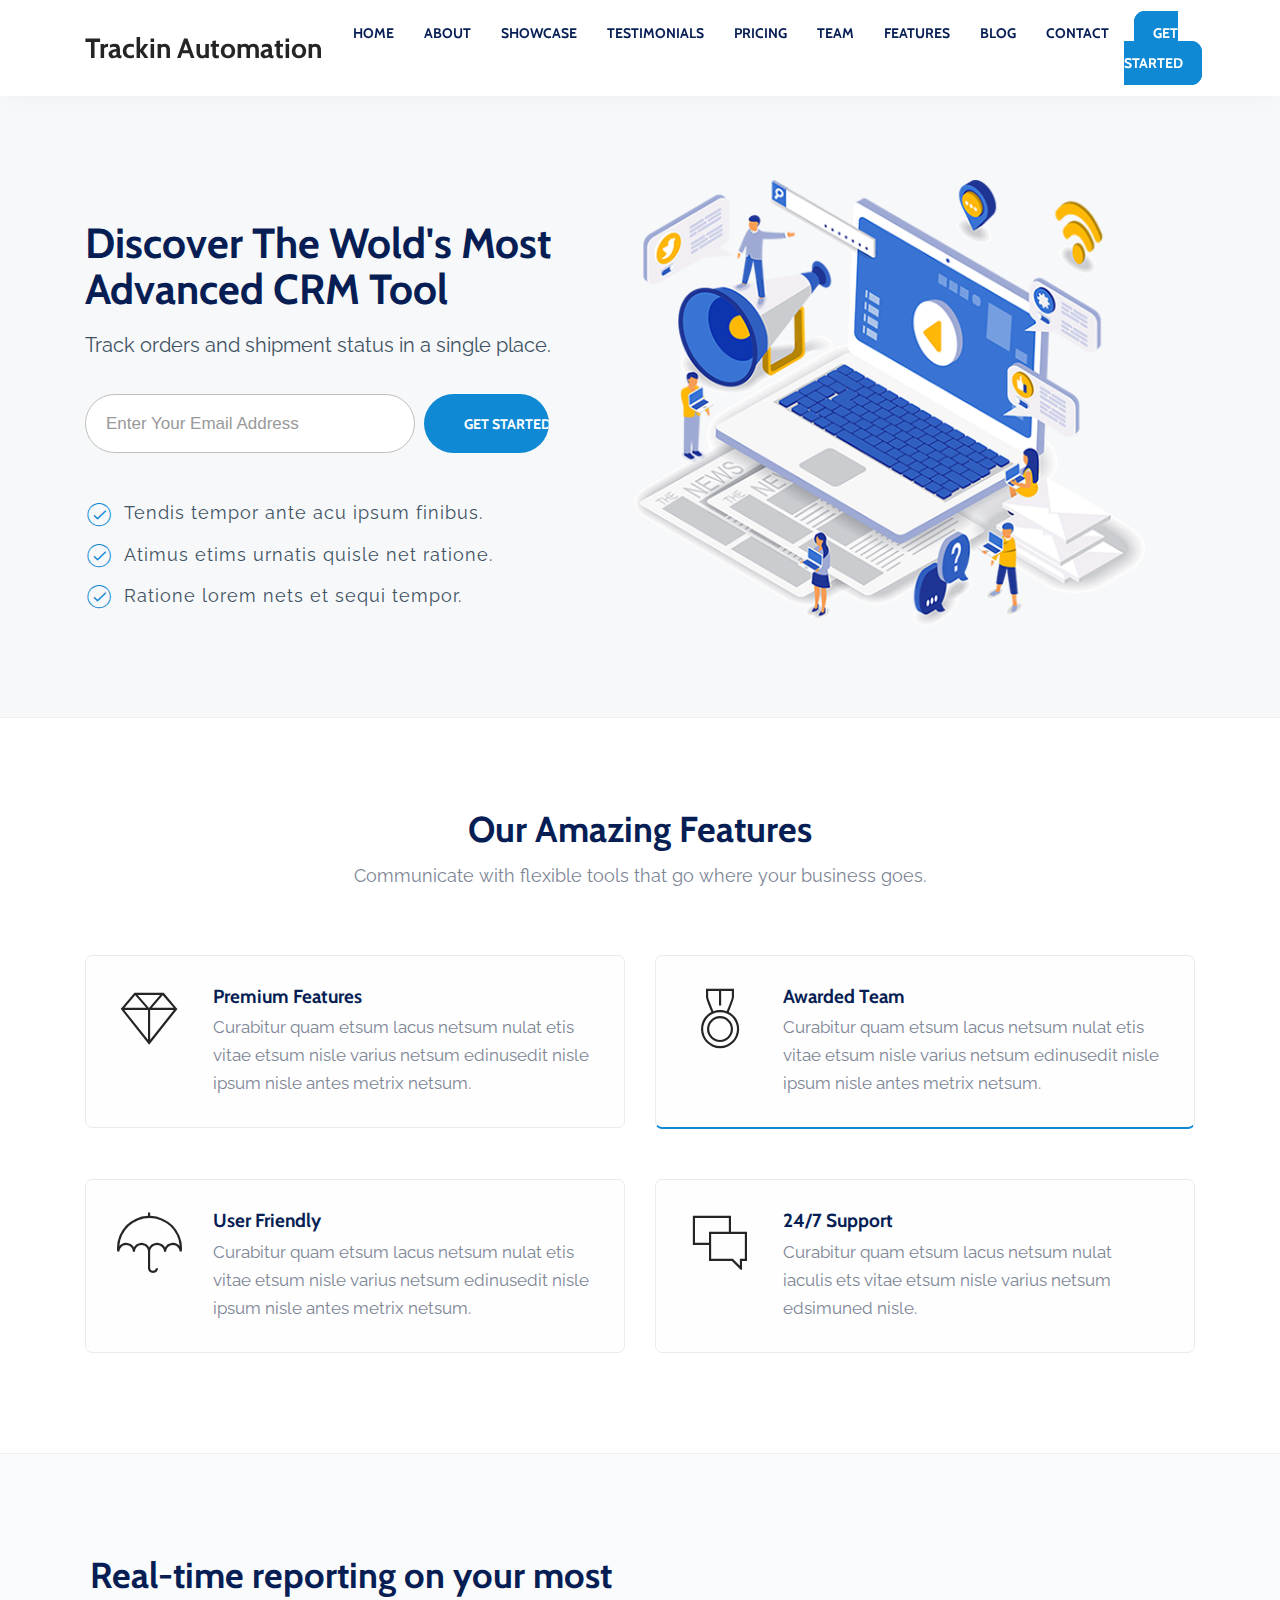
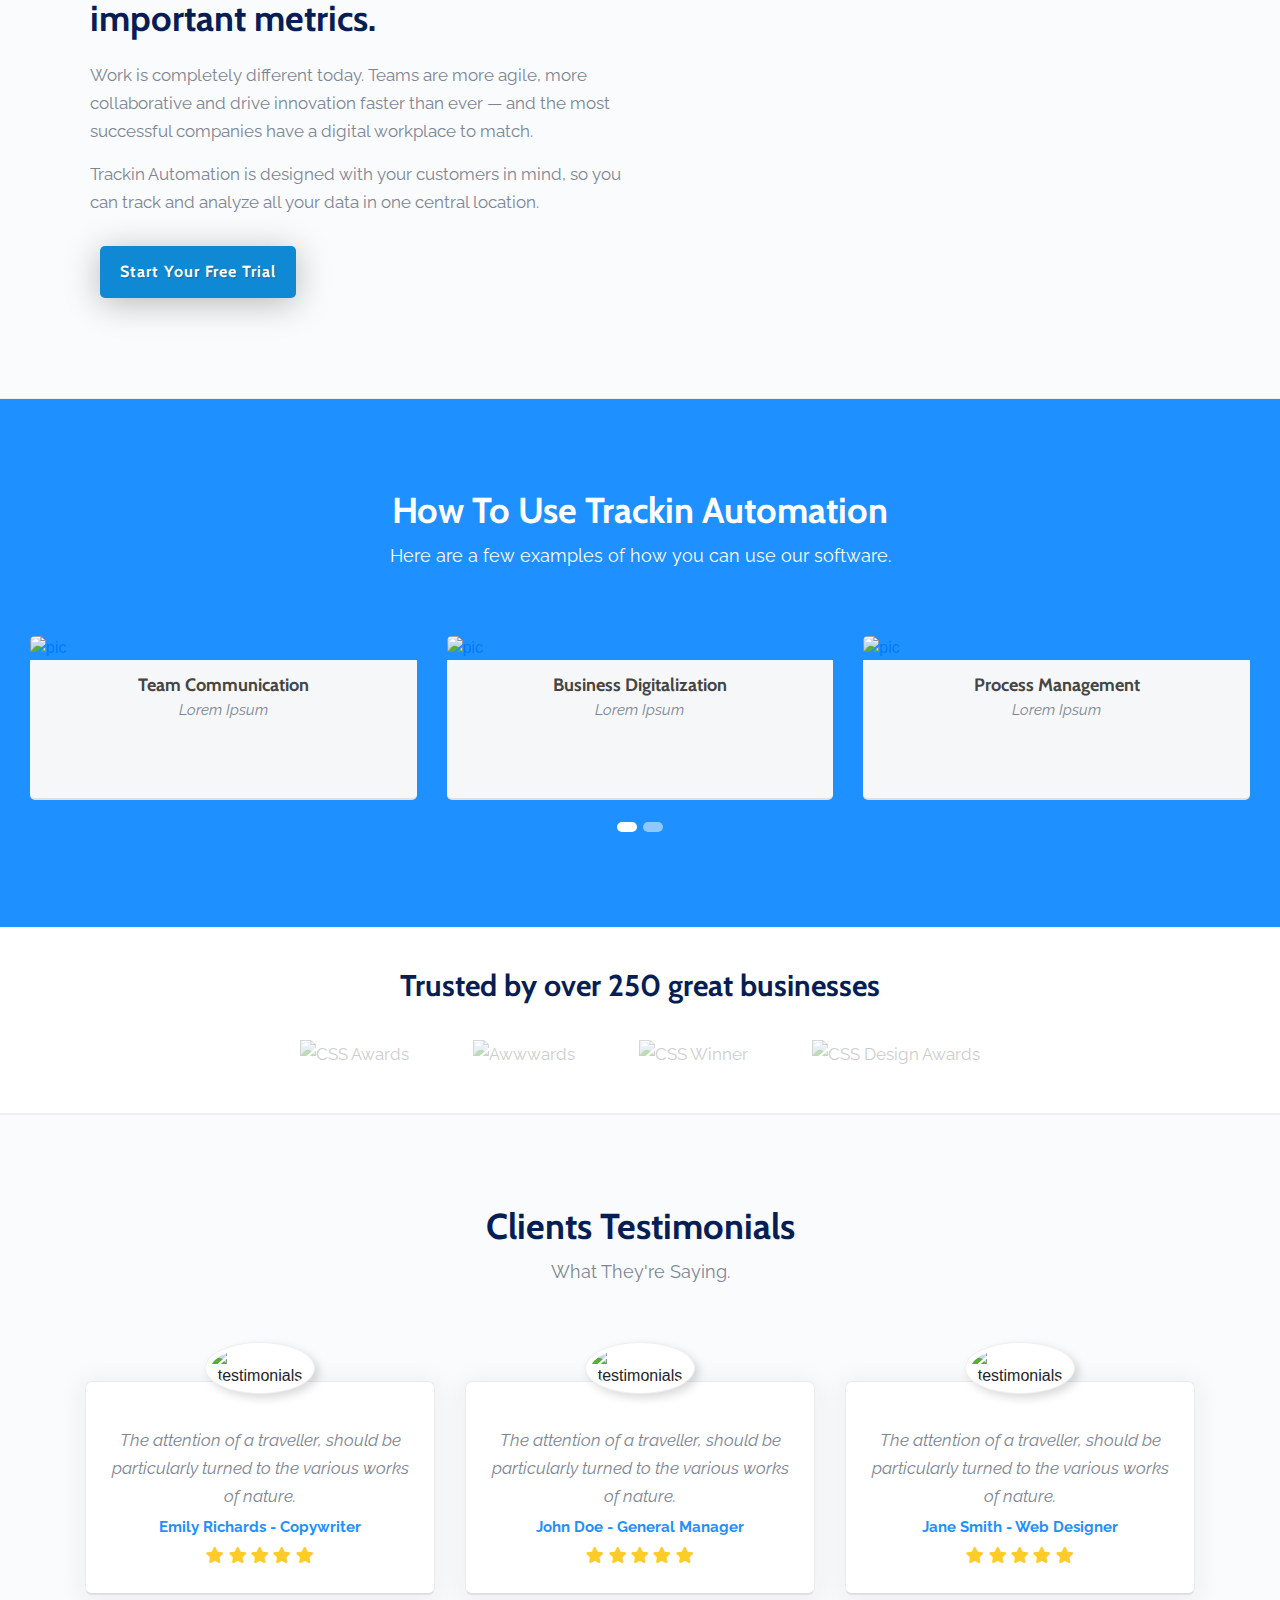
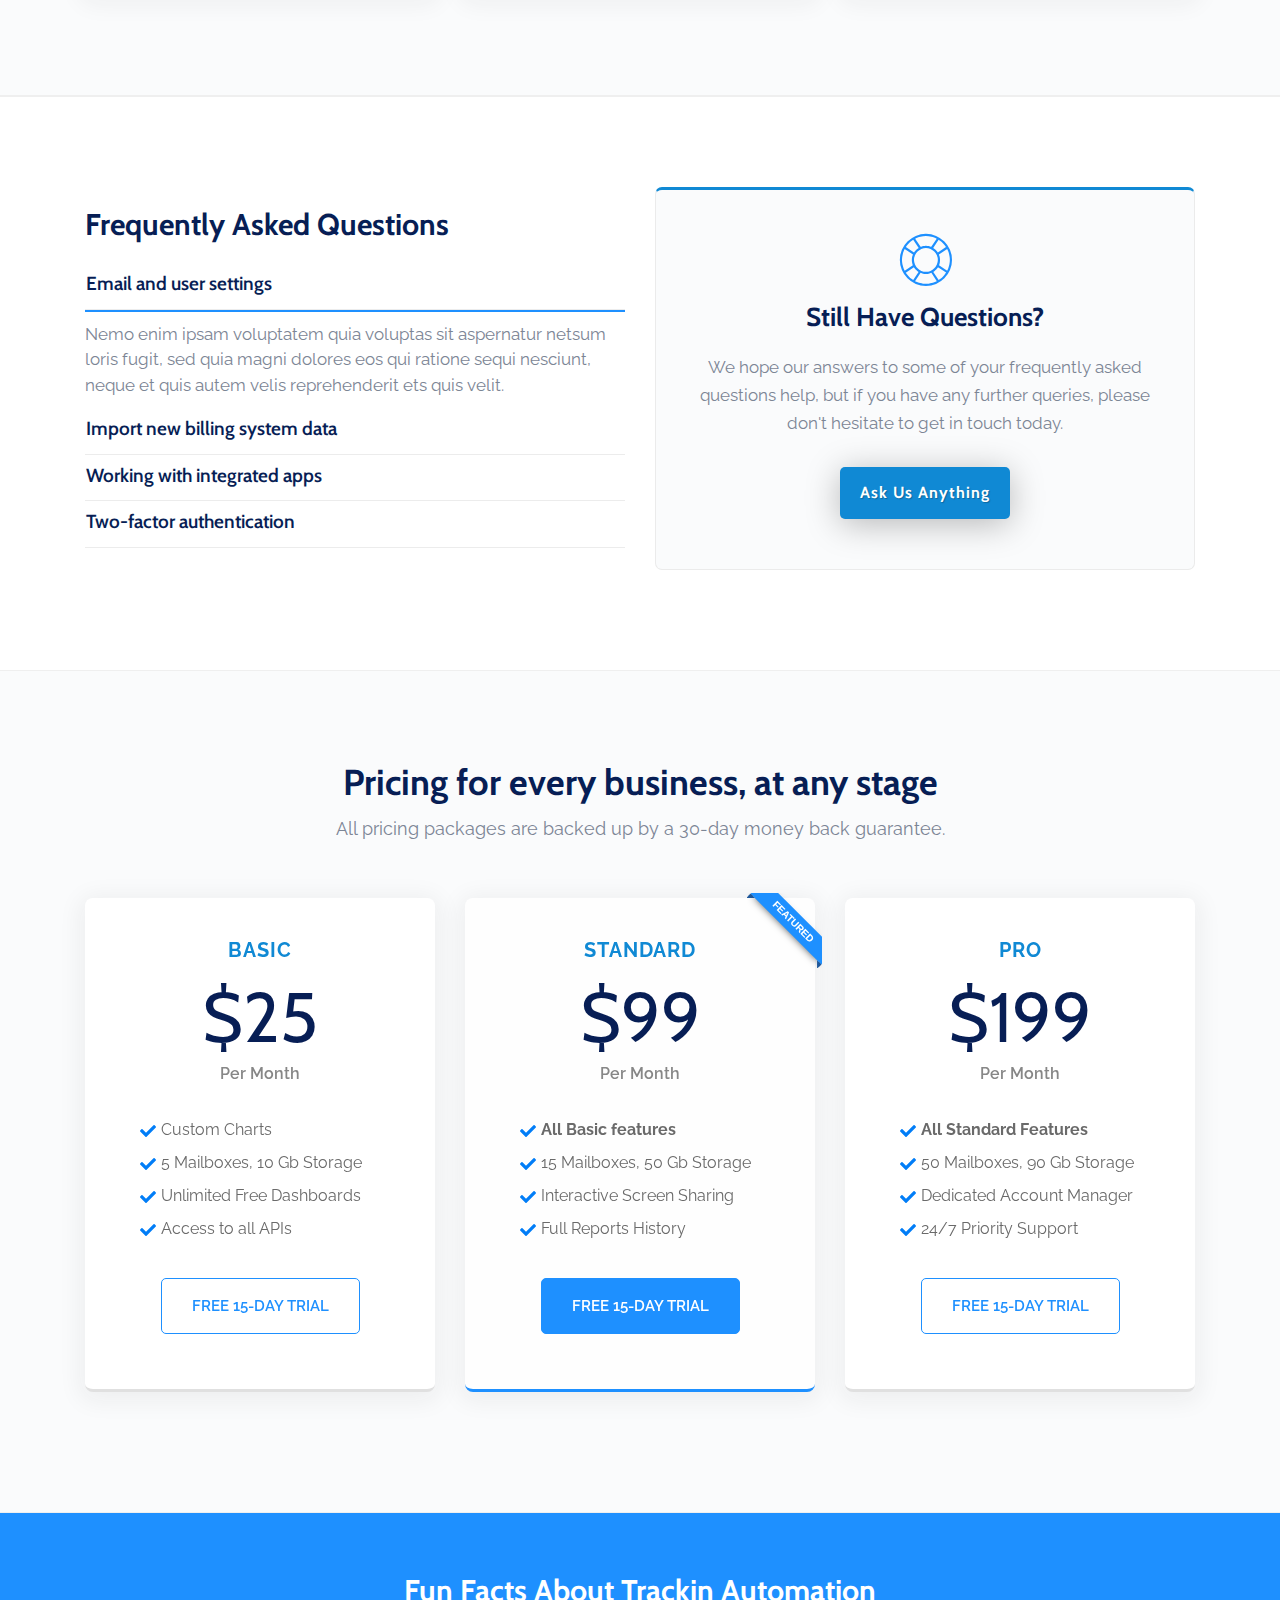
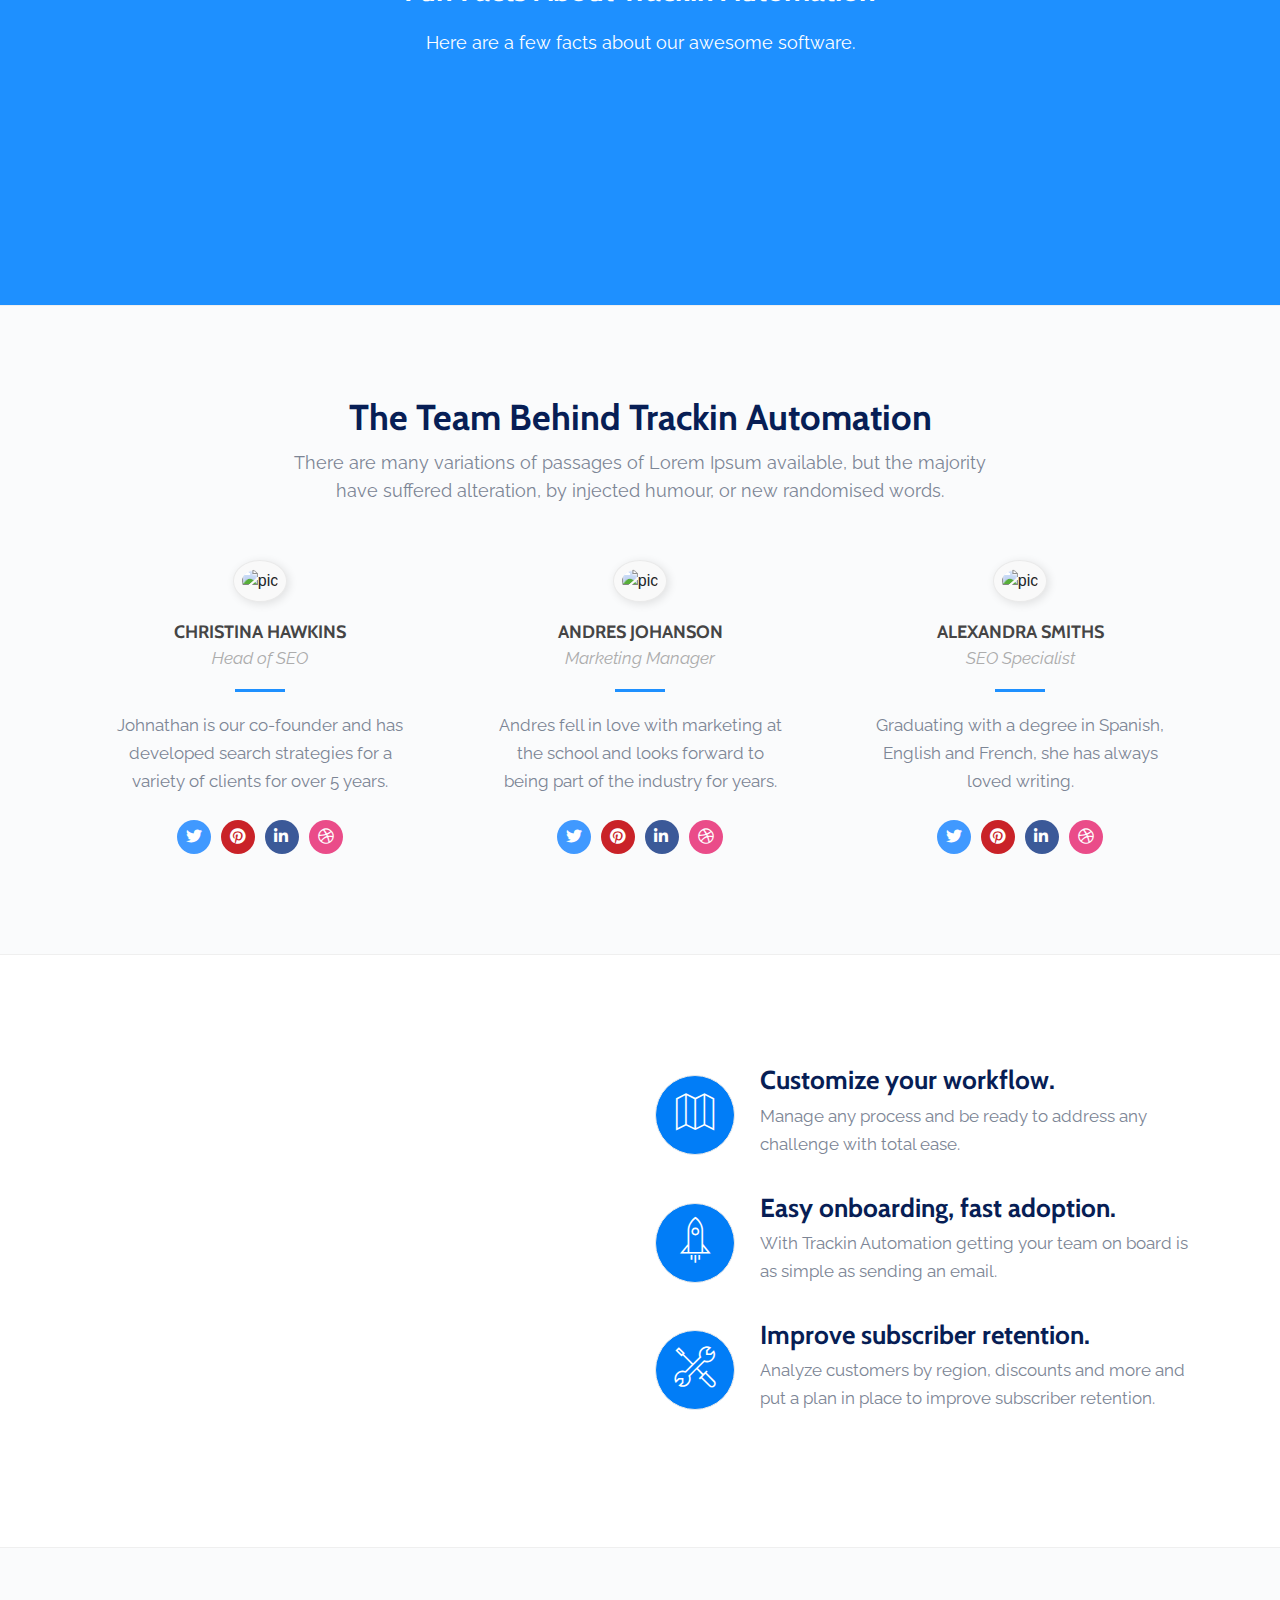
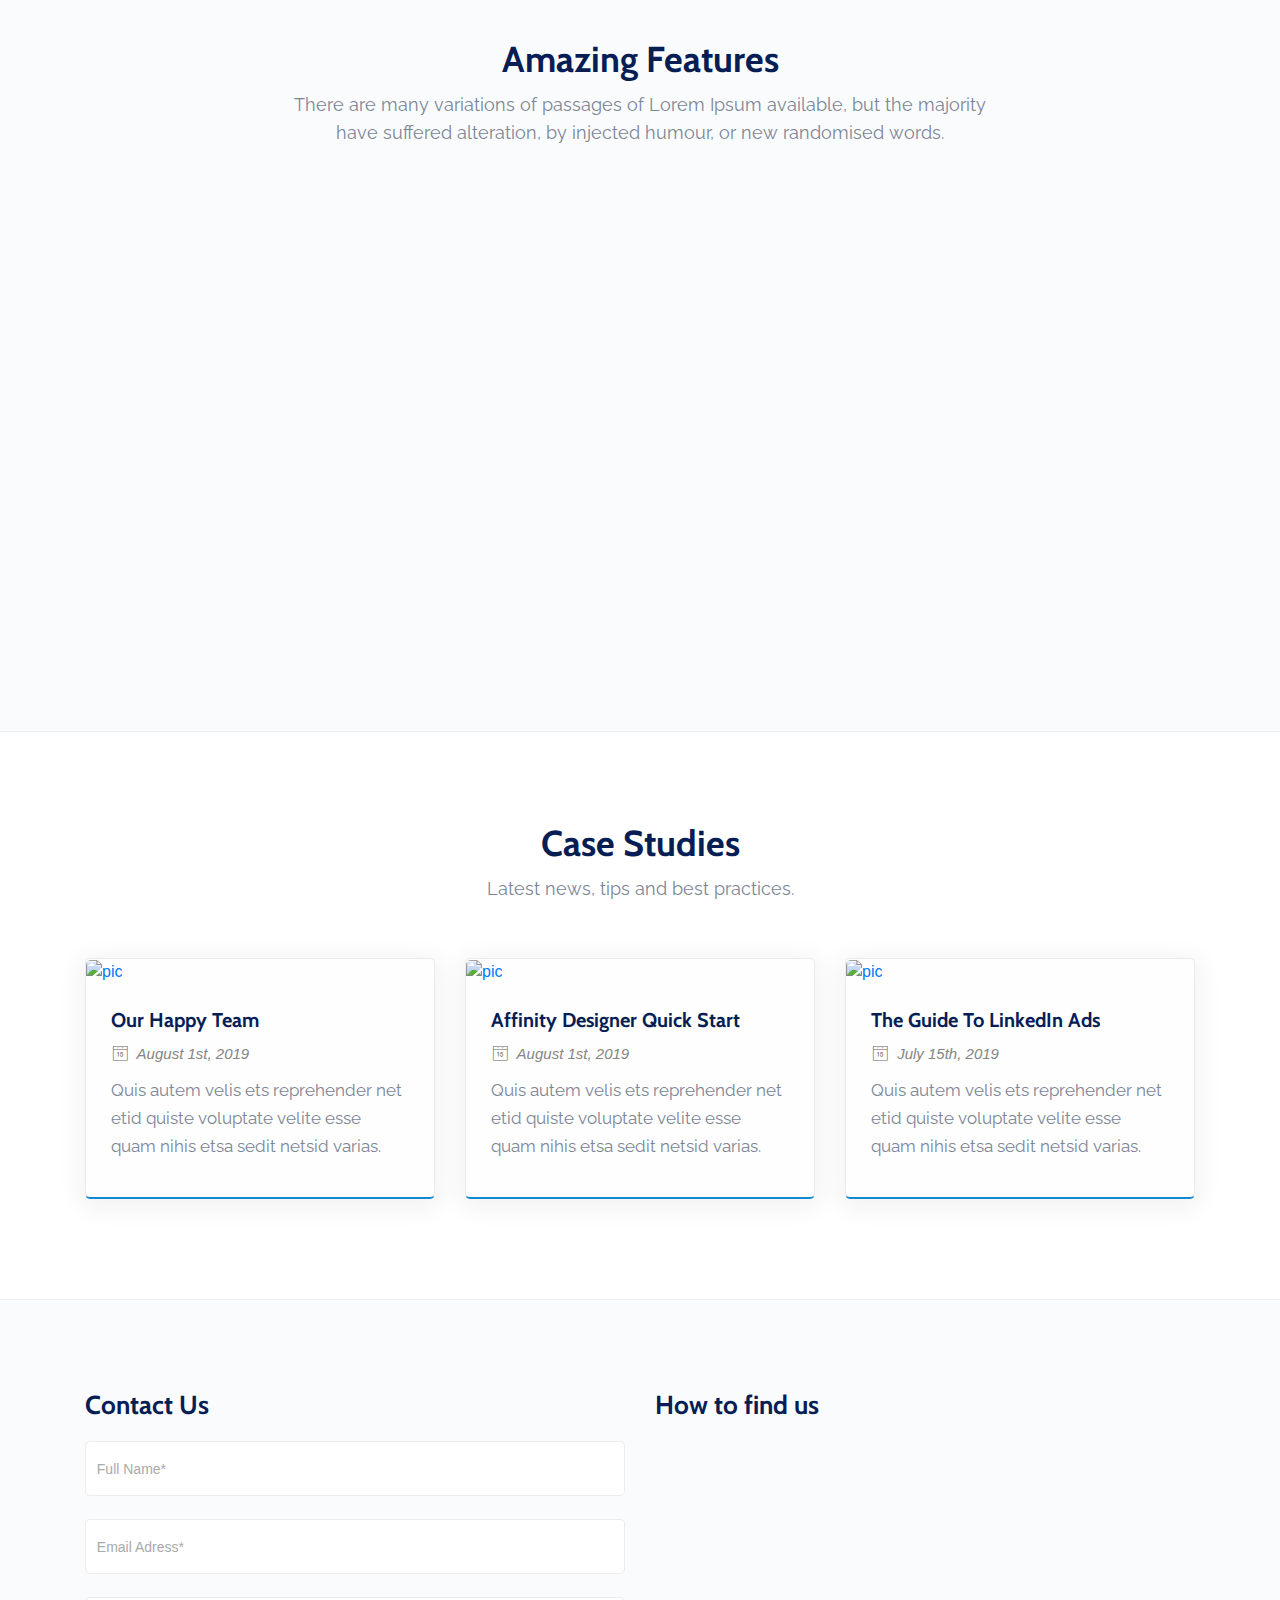
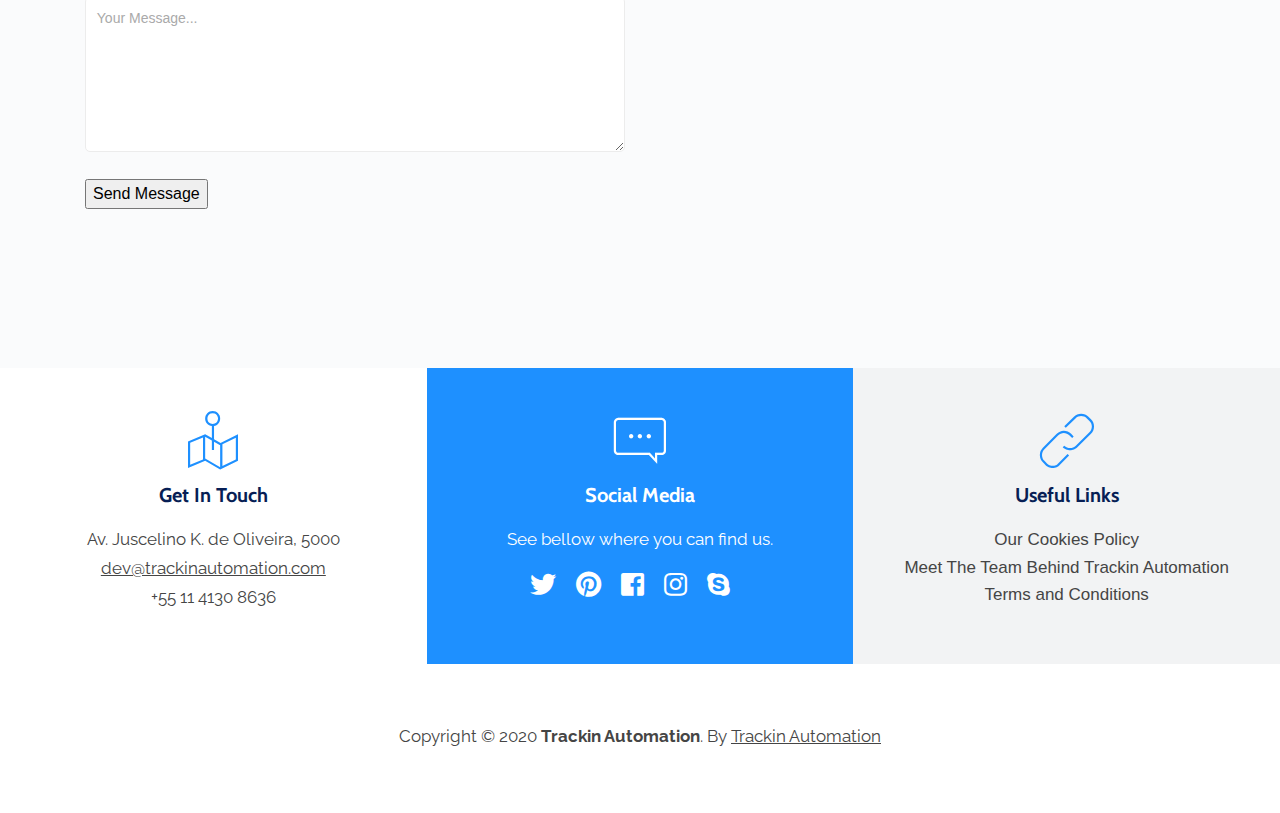
==== commit 3a573fec: "Atualizando tag pulseira." ====
--- a/components.html
+++ b/components.html
@@ -6,7 +6,7 @@
     <meta name="viewport" content="width=device-width, initial-scale=1.0">
     <meta name="keywords" content="">
     <meta name="description" content="">
-    <title>t-rack.in - Audit RFID System</title>
+    <title>Trackin Automation - Audit RFID System</title>
     <!-- Loading Bootstrap -->
     <link href="css/bootstrap.min.css" rel="stylesheet">
     <!-- Loading Template CSS -->
@@ -32,7 +32,7 @@
                 <!--begin navbar -->
                 <nav class="navbar navbar-expand-lg">
                     <!--begin logo -->
-                    <a class="navbar-brand" href="#">t-rack.in</a>
+                    <a class="navbar-brand" href="#">Trackin Automation</a>
                     <!--end logo -->
                     <!--begin navbar-toggler -->
                     <button class="navbar-toggler collapsed" type="button" data-toggle="collapse"
@@ -202,7 +202,7 @@
                     <h2>Real-time reporting on your most important metrics.</h2>
                     <p>Work is completely different today. Teams are more agile, more collaborative and drive innovation
                         faster than ever — and the most successful companies have a digital workplace to match.</p>
-                    <p>t-rack.in is designed with your customers in mind, so you can track and analyze all your data in
+                    <p>Trackin Automation is designed with your customers in mind, so you can track and analyze all your data in
                         one central location.</p>
                     <a href="#" class="btn-blue small scrool">Start Your Free Trial</a>
                 </div>
@@ -243,7 +243,7 @@
 
                 <!--begin col-md-12 -->
                 <div class="col-md-12 text-center padding-bottom-40">
-                    <h2 class="section-title white-text">How To Use t-rack.in</h2>
+                    <h2 class="section-title white-text">How To Use Trackin Automation</h2>
                     <p class="section-subtitle white">Here are a few examples of how you can use our software.</p>
 
                 </div>
@@ -727,7 +727,7 @@
 
                 <!--begin col-md-12 -->
                 <div class="col-md-12 text-center padding-top-10 padding-bottom-20">
-                    <h3 class="section-title white-text">Fun Facts About t-rack.in</h3>
+                    <h3 class="section-title white-text">Fun Facts About Trackin Automation</h3>
                     <p class="section-subtitle white">Here are a few facts about our awesome software.</p>
                 </div>
                 <!--end col-md-12 -->
@@ -792,7 +792,7 @@
 
                 <!--begin col-md-12 -->
                 <div class="col-md-12 text-center">
-                    <h2 class="section-title">The Team Behind t-rack.in</h2>
+                    <h2 class="section-title">The Team Behind Trackin Automation</h2>
                     <p class="section-subtitle">There are many variations of passages of Lorem Ipsum available, but the
                         majority<br>have suffered alteration, by injected humour, or new randomised words.</p>
 
@@ -925,7 +925,7 @@
                             <i class="pe-7s-rocket"></i>
                         </div>
                         <h4 class="margin-bottom-5">Easy onboarding, fast adoption.</h4>
-                        <p>With t-rack.in getting your team on board is as simple as sending an email.</p>
+                        <p>With Trackin Automation getting your team on board is as simple as sending an email.</p>
                     </div>
                     <!--end features-second-->
                     <!--begin features-second-->
@@ -1238,7 +1238,7 @@
                     <h5>Get In Touch</h5>
                     <p>Av. Juscelino K. de Oliveira, 5000</p>
 
-                    <p><a href="mailto:contact@youremail.com">dev@t-rack.in</a></p>
+                    <p><a href="mailto:contact@youremail.com">dev@trackinautomation.com</a></p>
 
                     <p>+55 11 4130 8636</p>
 
@@ -1272,7 +1272,7 @@
                     <i class="pe-7s-link"></i>
                     <h5>Useful Links</h5>
                     <a href="#" class="footer-links">Our Cookies Policy</a>
-                    <a href="#" class="footer-links">Meet The Team Behind t-rack.in</a>
+                    <a href="#" class="footer-links">Meet The Team Behind Trackin Automation</a>
                     <a href="#" class="footer-links">Terms and Conditions</a>
 
                 </div>
@@ -1287,7 +1287,7 @@
                 <!--begin col-md-12 -->
                 <div class="col-md-12 footer-bottom text-center">
 
-                    <p>Copyright © 2020 <strong>t-rack.in</strong>. By <a href="#" target="_blank">t-rack.in</a></p>
+                    <p>Copyright © 2020 <strong>Trackin Automation</strong>. By <a href="#" target="_blank">Trackin Automation</a></p>
 
                 </div>
                 <!--end col-md-6 -->
